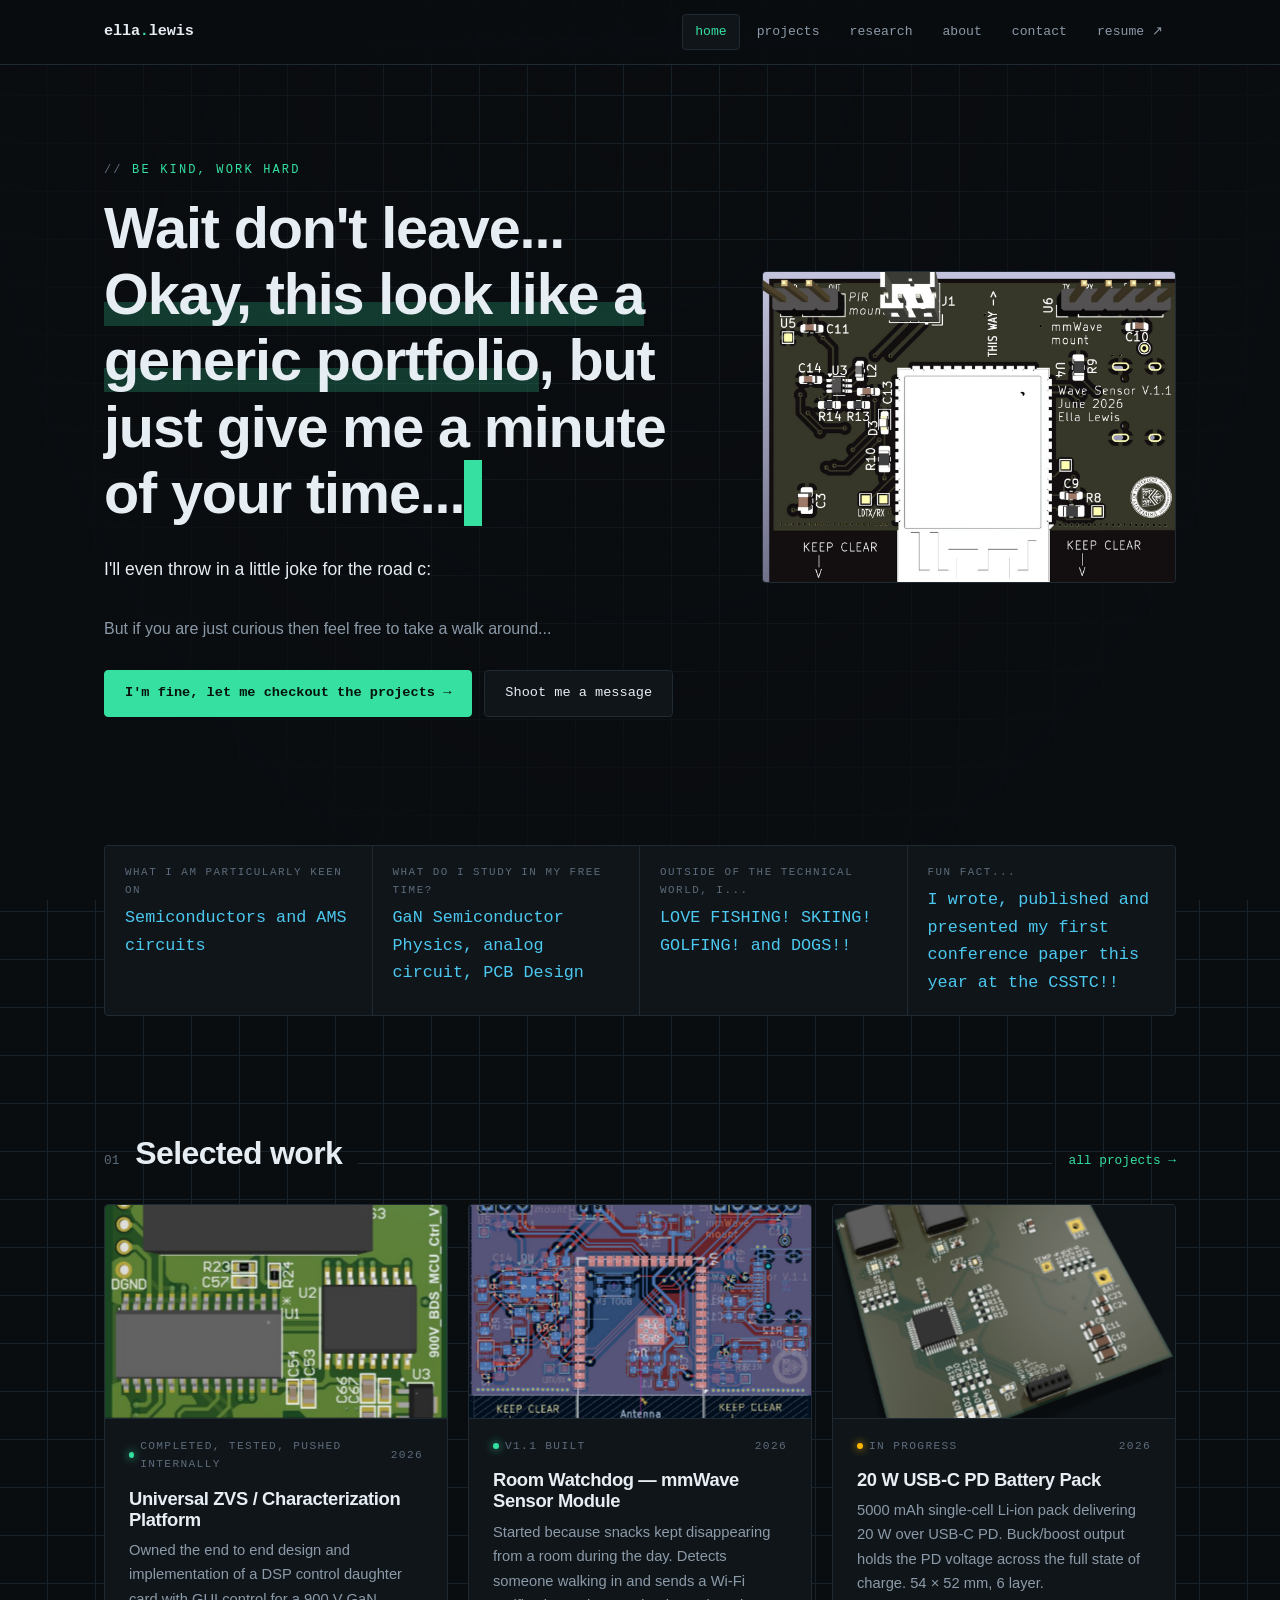
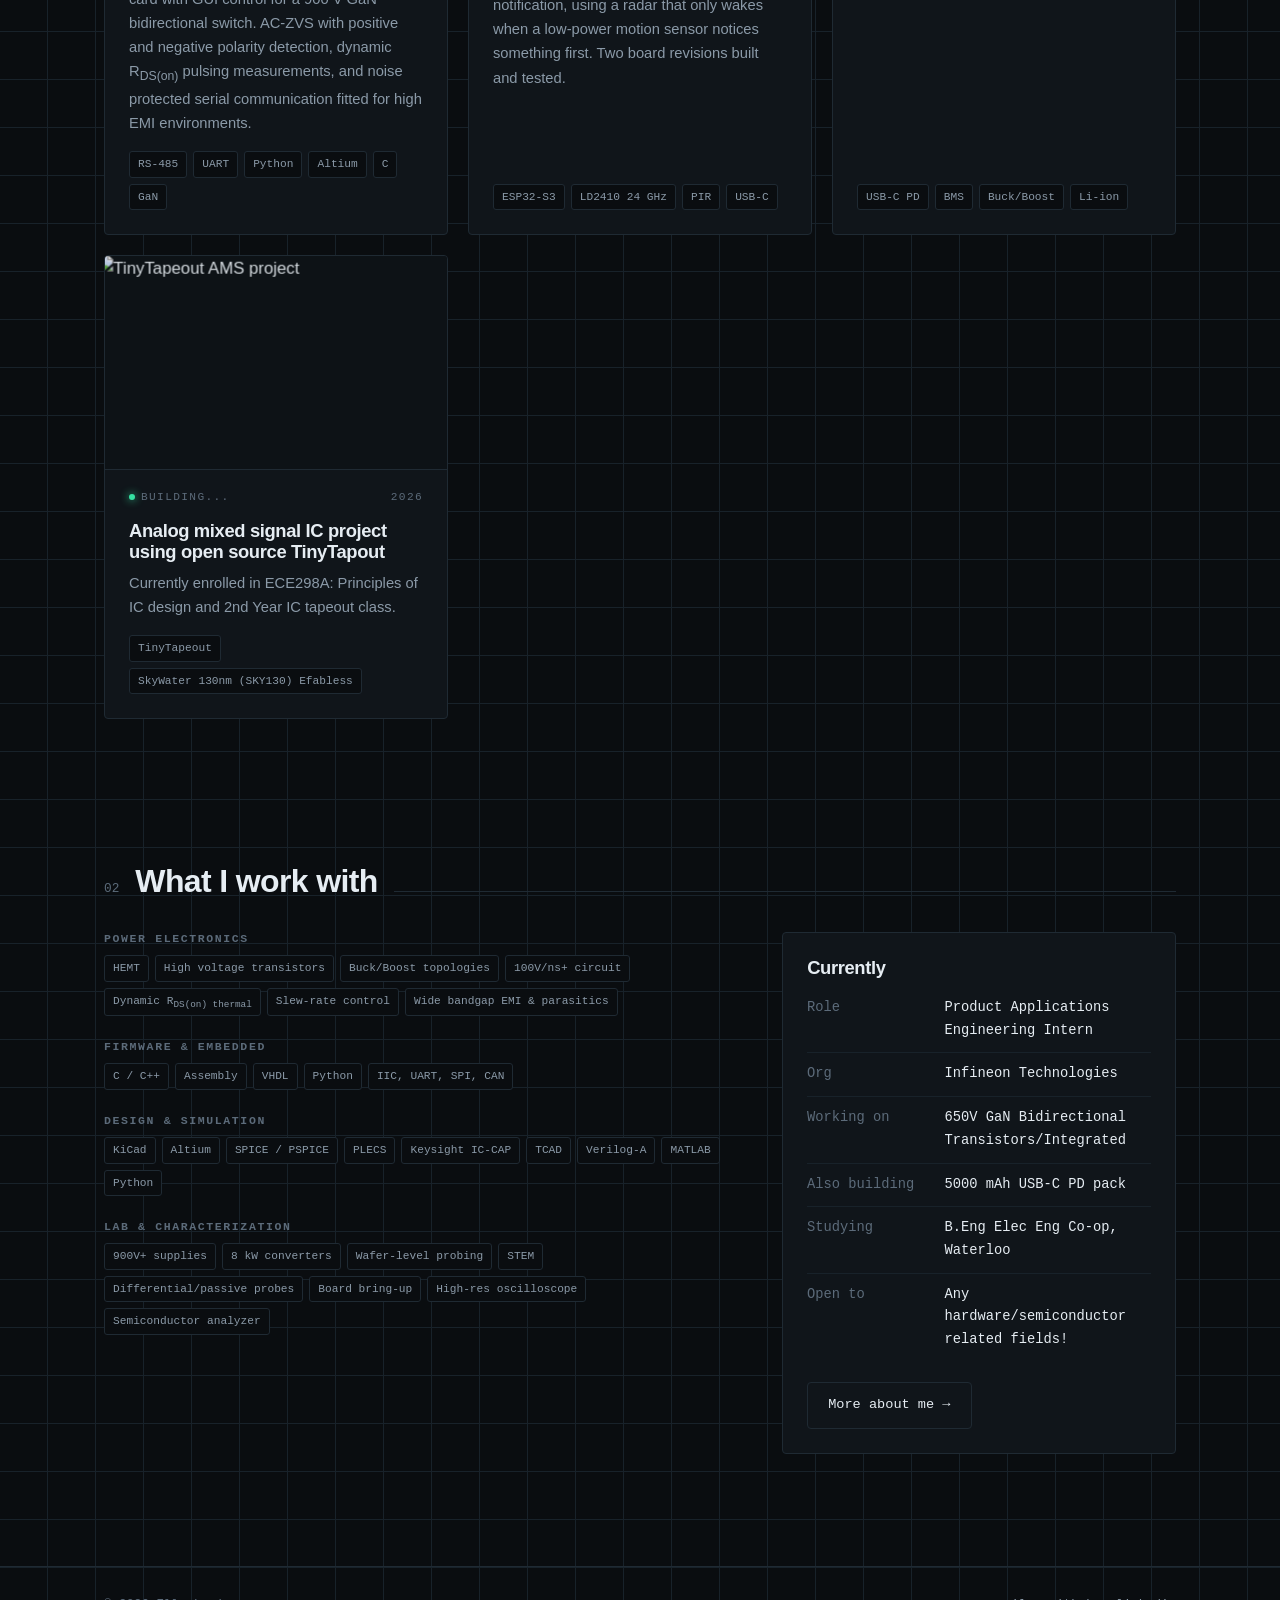
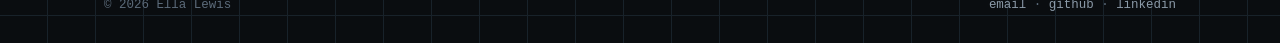
==== index.html @ efce490a "Battery pack: 20 W, board renders, trim copy" ====
<!DOCTYPE html>
<html lang="en">
<head>
<meta charset="utf-8">
<meta name="viewport" content="width=device-width, initial-scale=1">
<title>Ella Lewis</title>
<meta name="description" content="Won't claim to be an expert in a field I am not familiar in, but just know that I am trying my best to learn. I'll get there one day ">
<link rel="stylesheet" href="style.css">
<noscript><style>
  /* JavaScript off: show everything immediately, no animation */
  .reveal{opacity:1!important;transform:none!important;filter:none!important}
  .spec-strip .spec{opacity:1!important;transform:none!important}
  .section-head .rule{transform:scaleX(1)!important}
  .timeline .tl-item::before{transform:scale(1)!important}
</style></noscript>
</head>
<body>

<header class="site-header">
  <nav class="nav">
    <a class="brand" href="index.html">ella<span class="dot">.</span>lewis</a>
    <div class="nav-links">
      <a href="index.html" class="active">home</a>
      <a href="projects.html">projects</a>
      <a href="research.html">research</a>
      <a href="about.html">about</a>
      <a href="contact.html">contact</a>
      <a href="resume.pdf">resume ↗</a>
    </div>
  </nav>
</header>

<main class="wrap">

  <!-- ============================= HERO ============================= -->
  <section class="hero">
    <div class="hero-cols">
      <div>
        <span class="kicker">Be kind, work hard</span>
        <h1>Wait don't leave...<span class="hl"> Okay, this look like a generic portfolio</span>, but just give me a minute of your time...<span class="cursor">_</span></h1>
        <p class="lead">
        I'll even throw in a little joke for the road c: 
        </p>
        <div class="btn-row">
          <p> But if you are just curious then feel free to take a walk around...</p>
          <a class="btn primary" href="projects.html">I'm fine, let me checkout the projects →</a>
          <a class="btn" href="contact.html">Shoot me a message</a>
        </div>
      </div>
      <figure class="hero-figure">
        <img src="images/mmwave-v11.jpg" alt="3D render of the mmWave WiFi sensor module, revision 1.1">
      </figure>
    </div>
  </section>

  <!-- ============================= SPEC STRIP ============================= -->
  <section class="tight">
    <div class="spec-strip">
      <div class="spec"><div class="k">What I am particularly keen on</div><div class="v">Semiconductors and AMS circuits</div></div>
      <div class="spec"><div class="k">What do I study in my free time?</div><div class="v"> GaN Semiconductor Physics, analog circuit, PCB Design</div></div>
      <div class="spec"><div class="k">Outside of the technical world, I...</div><div class="v">LOVE FISHING! SKIING! GOLFING! and DOGS!!</div></div>
      <div class="spec"><div class="k">Fun fact...</div><div class="v">I wrote, published and presented my first conference paper this year at the CSSTC!!</div></div>
    </div>
  </section>

  <!-- ============================= FEATURED ============================= -->
  <section>
    <div class="section-head">
      <span class="idx">01</span>
      <h2>Selected work</h2>
      <span class="rule"></span>
      <a class="mono" style="font-size:0.8rem" href="projects.html">all projects →</a>
    </div>

    <div class="grid">

      <article class="card">
        <div class="card-media"><img src="images/gan-board-front.jpg" alt="900 V GaN BDS control daughter card"></div>
        <div class="card-top">
          <span class="status">Completed, Tested, Pushed internally</span>
          <span>2026</span>
        </div>
        <h3><a class="stretch" href="project-gan-platform.html">Universal ZVS / Characterization Platform</a></h3>
        <p>
          Owned the end to end design and implementation of a DSP control daughter card with GUI control for a 900&nbsp;V GaN bidirectional
          switch. AC-ZVS with positive and negative polarity detection, dynamic R<sub>DS(on)</sub> pulsing measurements, and noise protected serial communication fitted for high EMI environments.
        </p>
        <div class="card-foot">
          <div class="tags">
            <span class="tag">RS-485</span><span class="tag">UART</span><span class="tag">Python</span><span class="tag">Altium</span><span class="tag">C</span><span class="tag">GaN</span>
          </div>
        </div>
      </article>

      <article class="card">
        <div class="card-media"><img src="images/mmwave-v11-antenna.jpg" alt="mmWave sensor module PCB layout showing antenna keep-out"></div>
        <div class="card-top">
          <span class="status">v1.1 built</span>
          <span>2026</span>
        </div>
        <h3><a class="stretch" href="project-mmwave.html">Room Watchdog — mmWave Sensor Module</a></h3>
        <p>
          Started because snacks kept disappearing from a room during the day. Detects someone
          walking in and sends a Wi-Fi notification, using a radar that only wakes when a
          low-power motion sensor notices something first. Two board revisions built and tested.
        </p>
        <div class="card-foot">
          <div class="tags">
            <span class="tag">ESP32-S3</span><span class="tag">LD2410 24 GHz</span>
            <span class="tag">PIR</span><span class="tag">USB-C</span>
          </div>
        </div>
      </article>

      <article class="card">
        <div class="card-media"><img src="images/battery-3d-iso.png" alt="3D render of the battery pack PCB"></div>
        <div class="card-top">
          <span class="status wip">In progress</span>
          <span>2026</span>
        </div>
        <h3><a class="stretch" href="project-battery.html">20 W USB-C PD Battery Pack</a></h3>
        <p>
          5000&nbsp;mAh single-cell Li-ion pack delivering 20&nbsp;W over USB-C PD.
          Buck/boost output holds the PD voltage across the full state of charge.
          54 &times; 52 mm, 6 layer.
        </p>
        <div class="card-foot">
          <div class="tags">
            <span class="tag">USB-C PD</span><span class="tag">BMS</span>
            <span class="tag">Buck/Boost</span><span class="tag">Li-ion</span>
          </div>
        </div>
      </article>
      <article class="card">
        <div class="card-media"><img src="" alt="TinyTapeout AMS project"></div>
        <div class="card-top">
          <span class="status">Building...</span>
          <span>2026</span>
        </div>
        <h3><a class="stretch" href="project-mmwave.html">Analog mixed signal IC project using open source TinyTapout</a></h3>
        <p>
          Currently enrolled in ECE298A: Principles of IC design and 2nd Year IC tapeout class.
        </p>
        <div class="card-foot">
          <div class="tags">
            <span class="tag">TinyTapeout</span><span class="tag">SkyWater 130nm (SKY130) Efabless</span>
          </div>
        </div>
      </article>

    </div>
  </section>

  <!-- ============================= CAPABILITIES ============================= -->
  <section>
    <div class="section-head">
      <span class="idx">02</span>
      <h2>What I work with</h2>
      <span class="rule"></span>
    </div>

    <div class="cols">
      <div>
        <div class="skill-group">
          <h4>Power electronics</h4>
          <div class="tags">
            <span class="tag">HEMT</span><span class="tag">High voltage transistors</span>
            <span class="tag">Buck/Boost topologies</span><span class="tag">100V/ns+ circuit</span>
            <span class="tag">Dynamic R<sub>DS(on) thermal</sub></span><span class="tag">Slew-rate control</span>
            <span class="tag"> Wide bandgap EMI &amp; parasitics</span>
          </div>
        </div>
        <div class="skill-group">
          <h4>Firmware &amp; embedded</h4>
          <div class="tags">
            <span class="tag">C / C++</span>
            <span class="tag">Assembly</span><span class="tag">VHDL</span>
            <span class="tag">Python</span><span class="tag">IIC, UART, SPI, CAN</span>
          </div>
        </div>
        <div class="skill-group">
          <h4>Design &amp; simulation</h4>
          <div class="tags">
            <span class="tag">KiCad</span><span class="tag">Altium</span>
            <span class="tag">SPICE / PSPICE</span><span class="tag">PLECS</span>
            <span class="tag">Keysight IC-CAP</span><span class="tag">TCAD</span>
            <span class="tag">Verilog-A</span><span class="tag">MATLAB</span><span class="tag">Python</span>
          </div>
        </div>
        <div class="skill-group">
          <h4>Lab &amp; characterization</h4>
          <div class="tags">
            <span class="tag">900V+ supplies</span>
            <span class="tag">8 kW converters</span>
            <span class="tag">Wafer-level probing</span><span class="tag">STEM</span>
            <span class="tag">Differential/passive probes</span><span class="tag">Board bring-up</span>
            <span class="tag">High-res oscilloscope</span><span class="tag">Semiconductor analyzer</span>
          </div>
        </div>
      </div>

      <aside class="panel">
        <h3 style="margin-top:0">Currently</h3>
        <table class="spec-table">
          <tr><td>Role</td><td>Product Applications Engineering Intern</td></tr>
          <tr><td>Org</td><td>Infineon Technologies</td></tr>
          <tr><td>Working on</td><td>650V GaN Bidirectional Transistors/Integrated</td></tr>
          <tr><td>Also building</td><td>5000 mAh USB-C PD pack</td></tr>
          <tr><td>Studying</td><td>B.Eng Elec Eng Co-op, Waterloo</td></tr>
          <tr><td>Open to</td><td>Any hardware/semiconductor related fields!</td></tr>
        </table>
        <div class="btn-row" style="margin-top:20px">
          <a class="btn" href="about.html">More about me →</a>
        </div>
      </aside>
    </div>
  </section>

</main>

<footer class="site-footer">
  <div class="footer-inner">
    <span>© 2026 Ella Lewis</span>
    <span>
      <a href="mailto:elcslewis@gmail.com">email</a> ·
      <a href="https://github.com/ecslewis">github</a> ·
      <a href="https://www.linkedin.com/in/elcslewis/">linkedin</a>
    </span>
  </div>
</footer>

<script src="scroll.js" defer></script>

</body>
</html>
---- style.css ----
/* ==========================================================================
   Portfolio — shared stylesheet
   Edit the variables below to re-theme the whole site at once.
   ========================================================================== */

:root {
  --bg:        #0a0d10;
  --bg-panel:  #10151a;
  --bg-raised: #161d24;
  --line:      #1f2a33;
  --line-soft: #18222a;

  --fg:        #e6edf3;
  --fg-muted:  #8b9aa8;
  --fg-dim:    #5c6b7a;

  --accent:      #35e0a1;   /* signal green  */
  --accent-alt:  #4cc9f0;   /* probe cyan    */
  --accent-warn: #ffb703;   /* trace amber   */

  --mono: ui-monospace, "SF Mono", "JetBrains Mono", "Fira Code", Menlo, monospace;
  --sans: "Inter", -apple-system, BlinkMacSystemFont, "Segoe UI", Helvetica, Arial, sans-serif;

  --maxw: 1120px;
  --radius: 4px;

  /* --- scroll animation: dial the whole site's motion from here --- */
  --reveal-travel:   44px;                              /* how far things rise */
  --reveal-duration: 900ms;                             /* how long they take  */
  --reveal-ease:     cubic-bezier(0.16, 0.84, 0.28, 1); /* Apple-ish easing    */
}

*, *::before, *::after { box-sizing: border-box; }

html { scroll-behavior: smooth; }

body {
  margin: 0;
  background: var(--bg);
  color: var(--fg);
  font-family: var(--sans);
  font-size: 16px;
  line-height: 1.65;
  -webkit-font-smoothing: antialiased;
  background-image:
    linear-gradient(var(--line-soft) 1px, transparent 1px),
    linear-gradient(90deg, var(--line-soft) 1px, transparent 1px);
  background-size: 48px 48px;
  background-position: -1px -1px;
}

/* subtle vignette so the grid fades at the edges */
body::before {
  content: "";
  position: fixed;
  inset: 0;
  pointer-events: none;
  background: radial-gradient(ellipse at 50% 0%, transparent 0%, var(--bg) 78%);
  z-index: 0;
}

.wrap { position: relative; z-index: 1; max-width: var(--maxw); margin: 0 auto; padding: 0 24px; }

a { color: var(--accent); text-decoration: none; }
a:hover { text-decoration: underline; }

/* ---------- type ---------- */

h1, h2, h3, h4 { line-height: 1.15; letter-spacing: -0.02em; margin: 0 0 0.5em; }
h1 { font-size: clamp(2.2rem, 5.5vw, 3.6rem); font-weight: 700; }
h2 { font-size: clamp(1.5rem, 3vw, 2rem); font-weight: 650; }
h3 { font-size: 1.15rem; font-weight: 600; }

p { margin: 0 0 1em; color: var(--fg-muted); }
p.lead { font-size: 1.1rem; color: var(--fg); max-width: 62ch; }

code, .mono { font-family: var(--mono); }

.kicker {
  font-family: var(--mono);
  font-size: 0.75rem;
  letter-spacing: 0.18em;
  text-transform: uppercase;
  color: var(--accent);
  display: block;
  margin-bottom: 0.9rem;
}
.kicker::before { content: "// "; color: var(--fg-dim); }

.section-head {
  display: flex;
  align-items: baseline;
  gap: 16px;
  margin: 0 0 32px;
}
.section-head h2 { margin: 0; white-space: nowrap; }
.section-head .rule { flex: 1; height: 1px; background: var(--line); }
.section-head .idx { font-family: var(--mono); font-size: 0.8rem; color: var(--fg-dim); }

/* ---------- header / nav ---------- */

.site-header {
  position: sticky;
  top: 0;
  z-index: 50;
  background: rgba(10, 13, 16, 0.82);
  backdrop-filter: blur(10px);
  border-bottom: 1px solid var(--line);
}
.nav {
  max-width: var(--maxw);
  margin: 0 auto;
  padding: 14px 24px;
  display: flex;
  align-items: center;
  justify-content: space-between;
  gap: 24px;
}
.brand {
  font-family: var(--mono);
  font-weight: 600;
  font-size: 0.95rem;
  color: var(--fg);
  letter-spacing: -0.01em;
}
.brand:hover { text-decoration: none; color: var(--accent); }
.brand .dot { color: var(--accent); }

.nav-links { display: flex; gap: 4px; align-items: center; flex-wrap: wrap; }
.nav-links a {
  font-family: var(--mono);
  font-size: 0.82rem;
  color: var(--fg-muted);
  padding: 6px 12px;
  border-radius: var(--radius);
  border: 1px solid transparent;
}
.nav-links a:hover { color: var(--fg); background: var(--bg-raised); text-decoration: none; }
.nav-links a.active { color: var(--accent); border-color: var(--line); background: var(--bg-panel); }

/* ---------- hero ---------- */

.hero { padding: 96px 0 72px; }
.hero h1 { max-width: 18ch; }
.hero h1 .hl {
  background: linear-gradient(180deg, transparent 62%, rgba(53, 224, 161, 0.22) 62%);
}
.hero p.lead { margin-top: 20px; }

.cursor {
  display: inline-block;
  width: 0.55ch;
  background: var(--accent);
  color: transparent;
  animation: blink 1.1s steps(1) infinite;
}
@keyframes blink { 50% { opacity: 0; } }

.btn-row { display: flex; gap: 12px; flex-wrap: wrap; margin-top: 32px; }
.btn {
  font-family: var(--mono);
  font-size: 0.85rem;
  padding: 11px 20px;
  border-radius: var(--radius);
  border: 1px solid var(--line);
  color: var(--fg);
  background: var(--bg-panel);
  transition: border-color 0.15s, color 0.15s, transform 0.15s;
}
.btn:hover { border-color: var(--accent); color: var(--accent); text-decoration: none; transform: translateY(-1px); }
.btn.primary { background: var(--accent); color: #06120d; border-color: var(--accent); font-weight: 600; }
.btn.primary:hover { color: #06120d; filter: brightness(1.08); }

/* ---------- spec strip ---------- */

.spec-strip {
  display: grid;
  grid-template-columns: repeat(auto-fit, minmax(160px, 1fr));
  border: 1px solid var(--line);
  border-radius: var(--radius);
  background: var(--bg-panel);
  overflow: hidden;
  margin: 8px 0 0;
}
.spec {
  padding: 18px 20px;
  border-right: 1px solid var(--line);
}
.spec:last-child { border-right: none; }
.spec .k { font-family: var(--mono); font-size: 0.68rem; letter-spacing: 0.14em; text-transform: uppercase; color: var(--fg-dim); }
.spec .v { font-family: var(--mono); font-size: 1.05rem; color: var(--accent-alt); margin-top: 4px; }

/* ---------- sections ---------- */

section { padding: 72px 0; }
section.tight { padding: 48px 0; }

/* ---------- project cards ---------- */

.grid {
  display: grid;
  grid-template-columns: repeat(auto-fill, minmax(320px, 1fr));
  gap: 20px;
}

.card {
  position: relative;
  display: flex;
  flex-direction: column;
  background: var(--bg-panel);
  border: 1px solid var(--line);
  border-radius: var(--radius);
  padding: 24px;
  transition: border-color 0.18s, transform 0.18s, background 0.18s;
  overflow: hidden;
}
.card::after {
  content: "";
  position: absolute;
  top: 0; left: 0;
  width: 100%;
  height: 2px;
  background: linear-gradient(90deg, var(--accent), var(--accent-alt));
  transform: scaleX(0);
  transform-origin: left;
  transition: transform 0.25s ease;
}
.card:hover { border-color: #2c3a46; transform: translateY(-2px); background: var(--bg-raised); }
.card:hover::after { transform: scaleX(1); }
.card a.stretch::after { content: ""; position: absolute; inset: 0; }

.card .card-top {
  display: flex;
  justify-content: space-between;
  align-items: center;
  font-family: var(--mono);
  font-size: 0.7rem;
  letter-spacing: 0.12em;
  text-transform: uppercase;
  color: var(--fg-dim);
  margin-bottom: 14px;
}
.card h3 { margin: 0 0 8px; }
.card h3 a { color: var(--fg); }
.card h3 a:hover { color: var(--accent); text-decoration: none; }
.card p { font-size: 0.92rem; margin-bottom: 16px; }
.card .card-foot { margin-top: auto; }

.status {
  display: inline-flex;
  align-items: center;
  gap: 6px;
}
.status::before {
  content: "";
  width: 6px; height: 6px;
  border-radius: 50%;
  background: var(--accent);
  box-shadow: 0 0 8px var(--accent);
}
.status.wip::before { background: var(--accent-warn); box-shadow: 0 0 8px var(--accent-warn); }
.status.archived::before { background: var(--fg-dim); box-shadow: none; }

.tags { display: flex; flex-wrap: wrap; gap: 6px; }
.tag {
  font-family: var(--mono);
  font-size: 0.7rem;
  padding: 3px 8px;
  border: 1px solid var(--line);
  border-radius: 3px;
  color: var(--fg-muted);
  background: var(--bg);
}

/* ---------- filter bar ---------- */

.filters { display: flex; gap: 8px; flex-wrap: wrap; margin-bottom: 28px; }
.filter {
  font-family: var(--mono);
  font-size: 0.78rem;
  padding: 6px 14px;
  border: 1px solid var(--line);
  border-radius: var(--radius);
  background: var(--bg-panel);
  color: var(--fg-muted);
  cursor: pointer;
  transition: all 0.15s;
}
.filter:hover { color: var(--fg); border-color: #2c3a46; }
.filter.active { color: var(--accent); border-color: var(--accent); background: rgba(53, 224, 161, 0.07); }

/* ---------- tables / spec lists ---------- */

.spec-table { width: 100%; border-collapse: collapse; font-family: var(--mono); font-size: 0.86rem; }
.spec-table td { padding: 10px 0; border-bottom: 1px solid var(--line-soft); vertical-align: top; }
.spec-table td:first-child { color: var(--fg-dim); width: 40%; white-space: nowrap; padding-right: 20px; }
.spec-table td:last-child { color: var(--fg); }
.spec-table tr:last-child td { border-bottom: none; }

/* ---------- two column ---------- */

.cols { display: grid; grid-template-columns: 1.6fr 1fr; gap: 48px; align-items: start; }
@media (max-width: 820px) { .cols { grid-template-columns: 1fr; gap: 32px; } }

.panel {
  background: var(--bg-panel);
  border: 1px solid var(--line);
  border-radius: var(--radius);
  padding: 24px;
}

/* ---------- timeline ---------- */

.timeline { border-left: 1px solid var(--line); padding-left: 28px; margin-left: 6px; }
.tl-item { position: relative; padding-bottom: 36px; }
.tl-item:last-child { padding-bottom: 0; }
.tl-item::before {
  content: "";
  position: absolute;
  left: -34px;
  top: 8px;
  width: 9px; height: 9px;
  border-radius: 50%;
  background: var(--bg);
  border: 1px solid var(--accent);
}
.tl-item .when { font-family: var(--mono); font-size: 0.75rem; color: var(--fg-dim); letter-spacing: 0.08em; }
.tl-item h3 { margin: 6px 0 2px; }
.tl-item .where { font-size: 0.9rem; color: var(--accent-alt); font-family: var(--mono); margin-bottom: 8px; }
.tl-item ul { margin: 8px 0 0; padding-left: 18px; color: var(--fg-muted); font-size: 0.93rem; }
.tl-item li { margin-bottom: 5px; }

/* ---------- skill blocks ---------- */

.skill-group { margin-bottom: 24px; }
.skill-group h4 {
  font-family: var(--mono);
  font-size: 0.72rem;
  letter-spacing: 0.14em;
  text-transform: uppercase;
  color: var(--fg-dim);
  margin: 0 0 10px;
}

/* ---------- contact ---------- */

.contact-list { list-style: none; padding: 0; margin: 0; }
.contact-list li { border-bottom: 1px solid var(--line-soft); }
.contact-list li:last-child { border-bottom: none; }
.contact-list a {
  display: flex;
  justify-content: space-between;
  align-items: center;
  gap: 16px;
  padding: 16px 4px;
  font-family: var(--mono);
  font-size: 0.9rem;
  color: var(--fg);
}
.contact-list a:hover { color: var(--accent); text-decoration: none; padding-left: 10px; transition: padding 0.15s; }
.contact-list .label { color: var(--fg-dim); font-size: 0.72rem; letter-spacing: 0.14em; text-transform: uppercase; }

form label {
  display: block;
  font-family: var(--mono);
  font-size: 0.72rem;
  letter-spacing: 0.12em;
  text-transform: uppercase;
  color: var(--fg-dim);
  margin: 0 0 6px;
}
form input, form textarea {
  width: 100%;
  background: var(--bg);
  border: 1px solid var(--line);
  border-radius: var(--radius);
  color: var(--fg);
  font-family: var(--sans);
  font-size: 0.95rem;
  padding: 11px 13px;
  margin-bottom: 18px;
}
form input:focus, form textarea:focus { outline: none; border-color: var(--accent); }
form textarea { resize: vertical; min-height: 130px; }

/* ---------- back link ---------- */

.back {
  font-family: var(--mono);
  font-size: 0.8rem;
  color: var(--fg-muted);
  display: inline-block;
  margin-bottom: 24px;
}
.back:hover { color: var(--accent); text-decoration: none; }

/* ---------- footer ---------- */

.site-footer {
  border-top: 1px solid var(--line);
  margin-top: 40px;
  padding: 28px 0;
  position: relative;
  z-index: 1;
}
.footer-inner {
  max-width: var(--maxw);
  margin: 0 auto;
  padding: 0 24px;
  display: flex;
  justify-content: space-between;
  gap: 16px;
  flex-wrap: wrap;
  font-family: var(--mono);
  font-size: 0.78rem;
  color: var(--fg-dim);
}
.footer-inner a { color: var(--fg-muted); }

/* ---------- images / figures ---------- */

.shot {
  display: block;
  width: 100%;
  border: 1px solid var(--line);
  border-radius: var(--radius);
  background: var(--bg-panel);
  overflow: hidden;
}
.shot img { display: block; width: 100%; height: auto; }
.shot.pad img { padding: 10px; background: #fff; }

figure { margin: 0 0 24px; }
figcaption {
  font-family: var(--mono);
  font-size: 0.74rem;
  color: var(--fg-dim);
  margin-top: 8px;
  letter-spacing: 0.03em;
}

.shot-grid {
  display: grid;
  grid-template-columns: repeat(auto-fit, minmax(220px, 1fr));
  gap: 16px;
  margin-bottom: 24px;
}

/* card thumbnails */
.card-media {
  margin: -24px -24px 18px;
  border-bottom: 1px solid var(--line);
  aspect-ratio: 16 / 10;
  overflow: hidden;
  background: #0d1216;
}
.card-media img {
  width: 100%; height: 100%;
  object-fit: cover;
  display: block;
  transition: transform 0.4s ease, filter 0.3s ease;
  filter: saturate(0.9) brightness(0.92);
}
.card:hover .card-media img { transform: scale(1.03); filter: saturate(1.05) brightness(1); }

/* hero collage on home page */
.hero-figure {
  border: 1px solid var(--line);
  border-radius: var(--radius);
  overflow: hidden;
  background: var(--bg-panel);
}
.hero-figure img { display: block; width: 100%; height: auto; }

.hero-cols {
  display: grid;
  grid-template-columns: 1.25fr 0.85fr;
  gap: 48px;
  align-items: center;
}
@media (max-width: 860px) {
  .hero-cols { grid-template-columns: 1fr; gap: 32px; }
  .hero-cols .hero-figure { max-width: 420px; }
}

/* ---------- terminal / code output ---------- */

.terminal {
  background: #080b0e;
  border: 1px solid var(--line);
  border-radius: var(--radius);
  overflow: hidden;
  margin: 0 0 24px;
}
.terminal .bar {
  display: flex;
  align-items: center;
  gap: 8px;
  padding: 9px 14px;
  background: var(--bg-panel);
  border-bottom: 1px solid var(--line);
  font-family: var(--mono);
  font-size: 0.72rem;
  letter-spacing: 0.1em;
  text-transform: uppercase;
  color: var(--fg-dim);
}
.terminal .bar::before {
  content: "";
  width: 8px; height: 8px;
  border-radius: 50%;
  background: var(--accent);
  flex: none;
}
.terminal pre {
  margin: 0;
  padding: 16px 18px;
  overflow-x: auto;
  font-family: var(--mono);
  font-size: 0.78rem;
  line-height: 1.6;
  color: var(--fg-muted);
  white-space: pre;
}
.terminal pre .c { color: var(--accent); }        /* command / prompt */
.terminal pre .g { color: var(--accent); }        /* good / valid */
.terminal pre .w { color: var(--accent-warn); }   /* warning / stale */
.terminal pre .d { color: var(--fg-dim); }        /* dim */
.terminal pre .hl { color: var(--fg); font-weight: 600; }

@media (max-width: 600px) {
  .terminal pre { font-size: 0.68rem; padding: 12px; }
}

/* ---------- misc ---------- */

.note {
  font-family: var(--mono);
  font-size: 0.78rem;
  color: var(--fg-dim);
  border-left: 2px solid var(--accent-warn);
  padding-left: 12px;
  margin: 24px 0;
}

.hidden { display: none !important; }

/* ==========================================================================
   SCROLL ANIMATION
   Classes below are applied by scroll.js — no HTML markup needed.
   ========================================================================== */

/* --- scroll progress bar, sits under the sticky header --- */
.scroll-progress {
  position: fixed;
  top: 0;
  left: 0;
  height: 2px;
  width: 100%;
  z-index: 60;
  background: linear-gradient(90deg, var(--accent), var(--accent-alt));
  transform: scaleX(0);
  transform-origin: left;
  will-change: transform;
  pointer-events: none;
}

/* --- base reveal state --- */
.reveal {
  opacity: 0;
  will-change: transform, opacity;
  transition:
    opacity   var(--reveal-duration) var(--reveal-ease),
    transform var(--reveal-duration) var(--reveal-ease),
    filter    var(--reveal-duration) var(--reveal-ease);
}

.reveal--rise  { transform: translate3d(0, var(--reveal-travel), 0); }
.reveal--sweep { transform: translate3d(-28px, calc(var(--reveal-travel) * 0.5), 0); }
.reveal--zoom  {
  transform: translate3d(0, calc(var(--reveal-travel) * 0.7), 0) scale(0.955);
  filter: blur(6px);
}

.reveal.is-visible {
  opacity: 1;
  transform: translate3d(0, 0, 0) scale(1);
  filter: blur(0);
}

/* --- section headers: the rule line draws itself out --- */
.section-head .rule {
  transform: scaleX(0);
  transform-origin: left;
  transition: transform 1100ms var(--reveal-ease) 180ms;
}
.section-head.is-visible .rule { transform: scaleX(1); }

/* --- spec strip: cells arrive left to right --- */
.spec-strip .spec {
  opacity: 0;
  transform: translate3d(0, 18px, 0);
  transition: opacity 700ms var(--reveal-ease), transform 700ms var(--reveal-ease);
}
.spec-strip.is-visible .spec { opacity: 1; transform: none; }
.spec-strip.is-visible .spec:nth-child(1) { transition-delay:  60ms; }
.spec-strip.is-visible .spec:nth-child(2) { transition-delay: 160ms; }
.spec-strip.is-visible .spec:nth-child(3) { transition-delay: 260ms; }
.spec-strip.is-visible .spec:nth-child(4) { transition-delay: 360ms; }

/* --- timeline: the dot pops after the item lands --- */
.timeline .tl-item::before {
  transform: scale(0);
  transition: transform 520ms cubic-bezier(0.34, 1.7, 0.5, 1) 260ms;
}
.timeline .tl-item.is-visible::before { transform: scale(1); }

/* --- figure images drift within their frame (parallax, set by JS) --- */
figure .shot:not(.pad) img,
.card-media img {
  --drift: 0px;
  transform: translate3d(0, var(--drift), 0) scale(1.05);
}
figure .shot:not(.pad) { overflow: hidden; }
/* schematics sit on white with padding — never crop or drift those */
figure .shot.pad img { transform: none !important; }
/* keep the card hover zoom working on top of the drift */
.card:hover .card-media img { transform: translate3d(0, var(--drift), 0) scale(1.09); }

/* --- hero image parallax is driven inline by JS; give it a starting scale --- */
.hero-figure img { transform: scale(1.06); will-change: transform; }
.hero-figure { overflow: hidden; }

/* --- respect the user's motion setting --- */
@media (prefers-reduced-motion: reduce) {
  .reveal,
  .reveal.is-visible,
  .spec-strip .spec,
  .timeline .tl-item::before,
  .section-head .rule {
    opacity: 1 !important;
    transform: none !important;
    filter: none !important;
    transition: none !important;
  }
  .section-head .rule { transform: scaleX(1) !important; }
  figure .shot img, .card-media img, .hero-figure img { transform: none !important; }
  .scroll-progress { display: none; }
  html { scroll-behavior: auto; }
}

@media (max-width: 600px) {
  .hero { padding: 64px 0 48px; }
  section { padding: 56px 0; }
  .nav { flex-direction: column; align-items: flex-start; gap: 12px; }
}
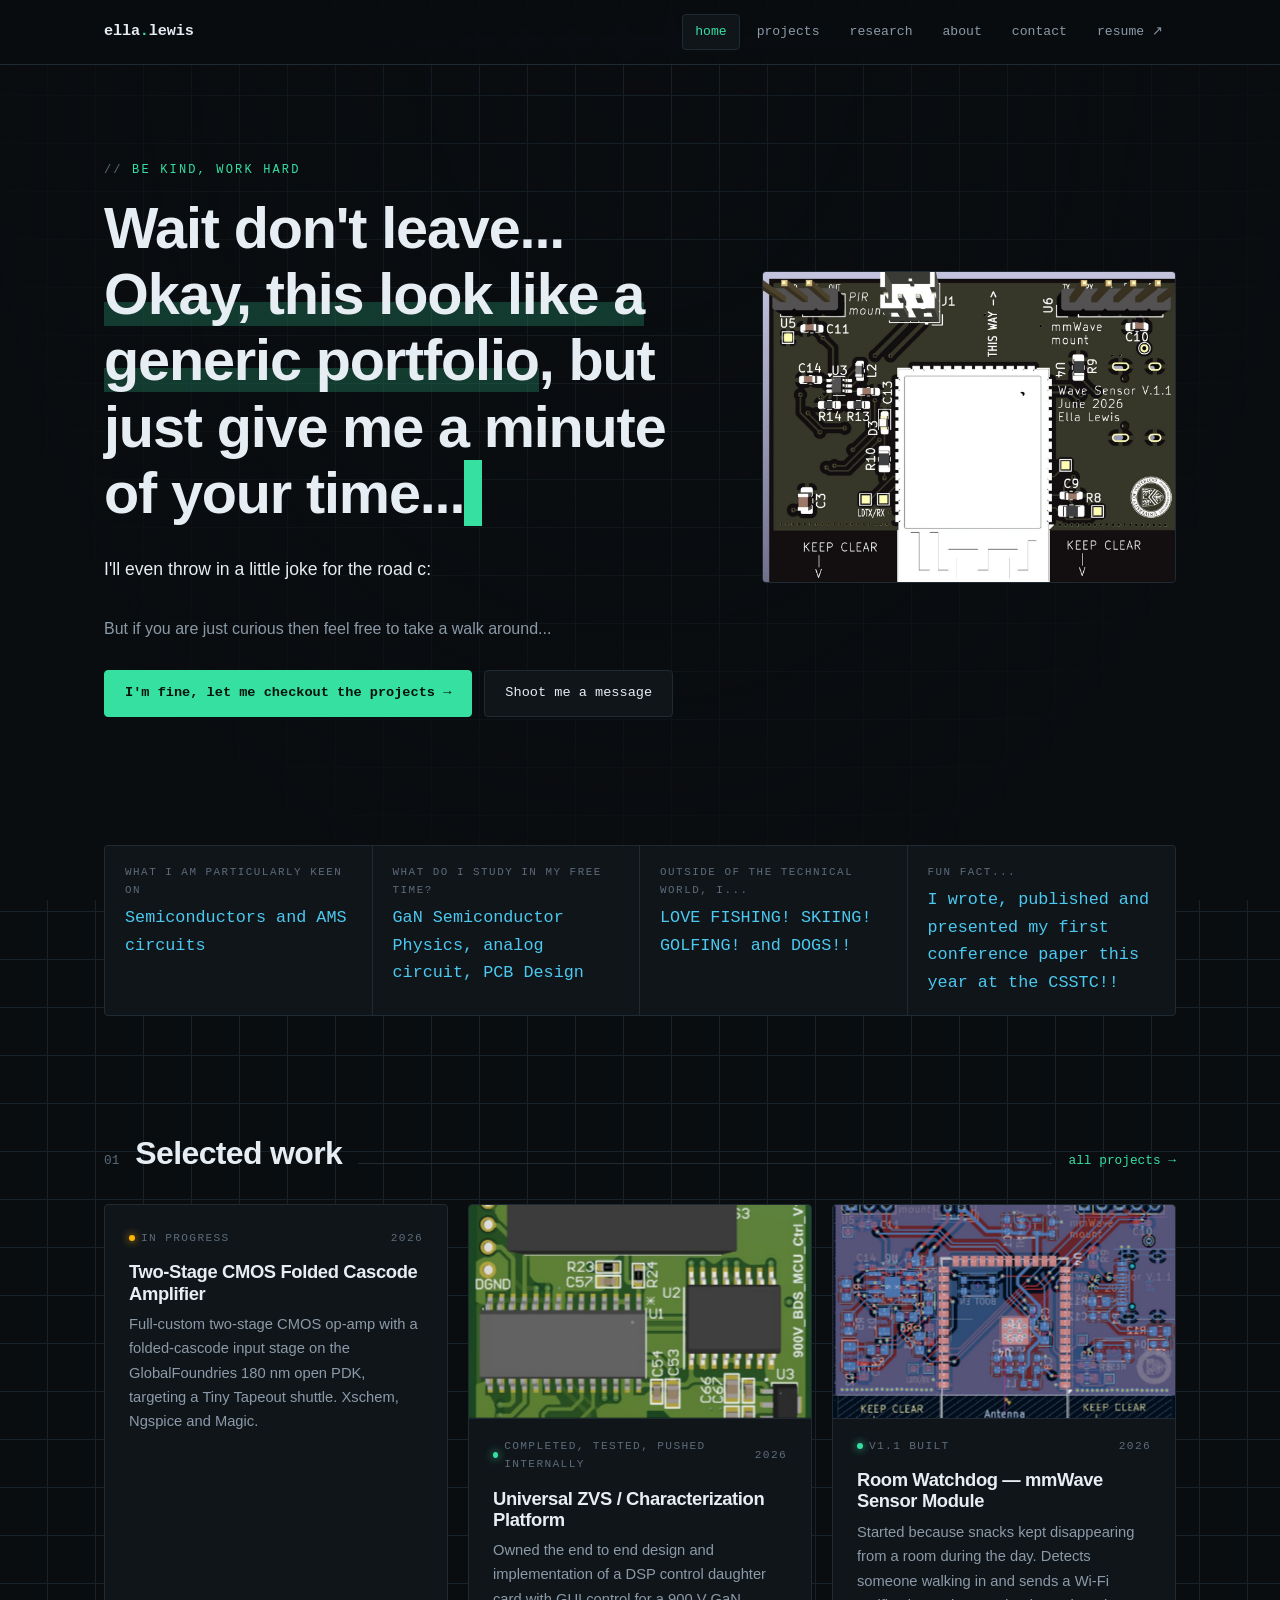
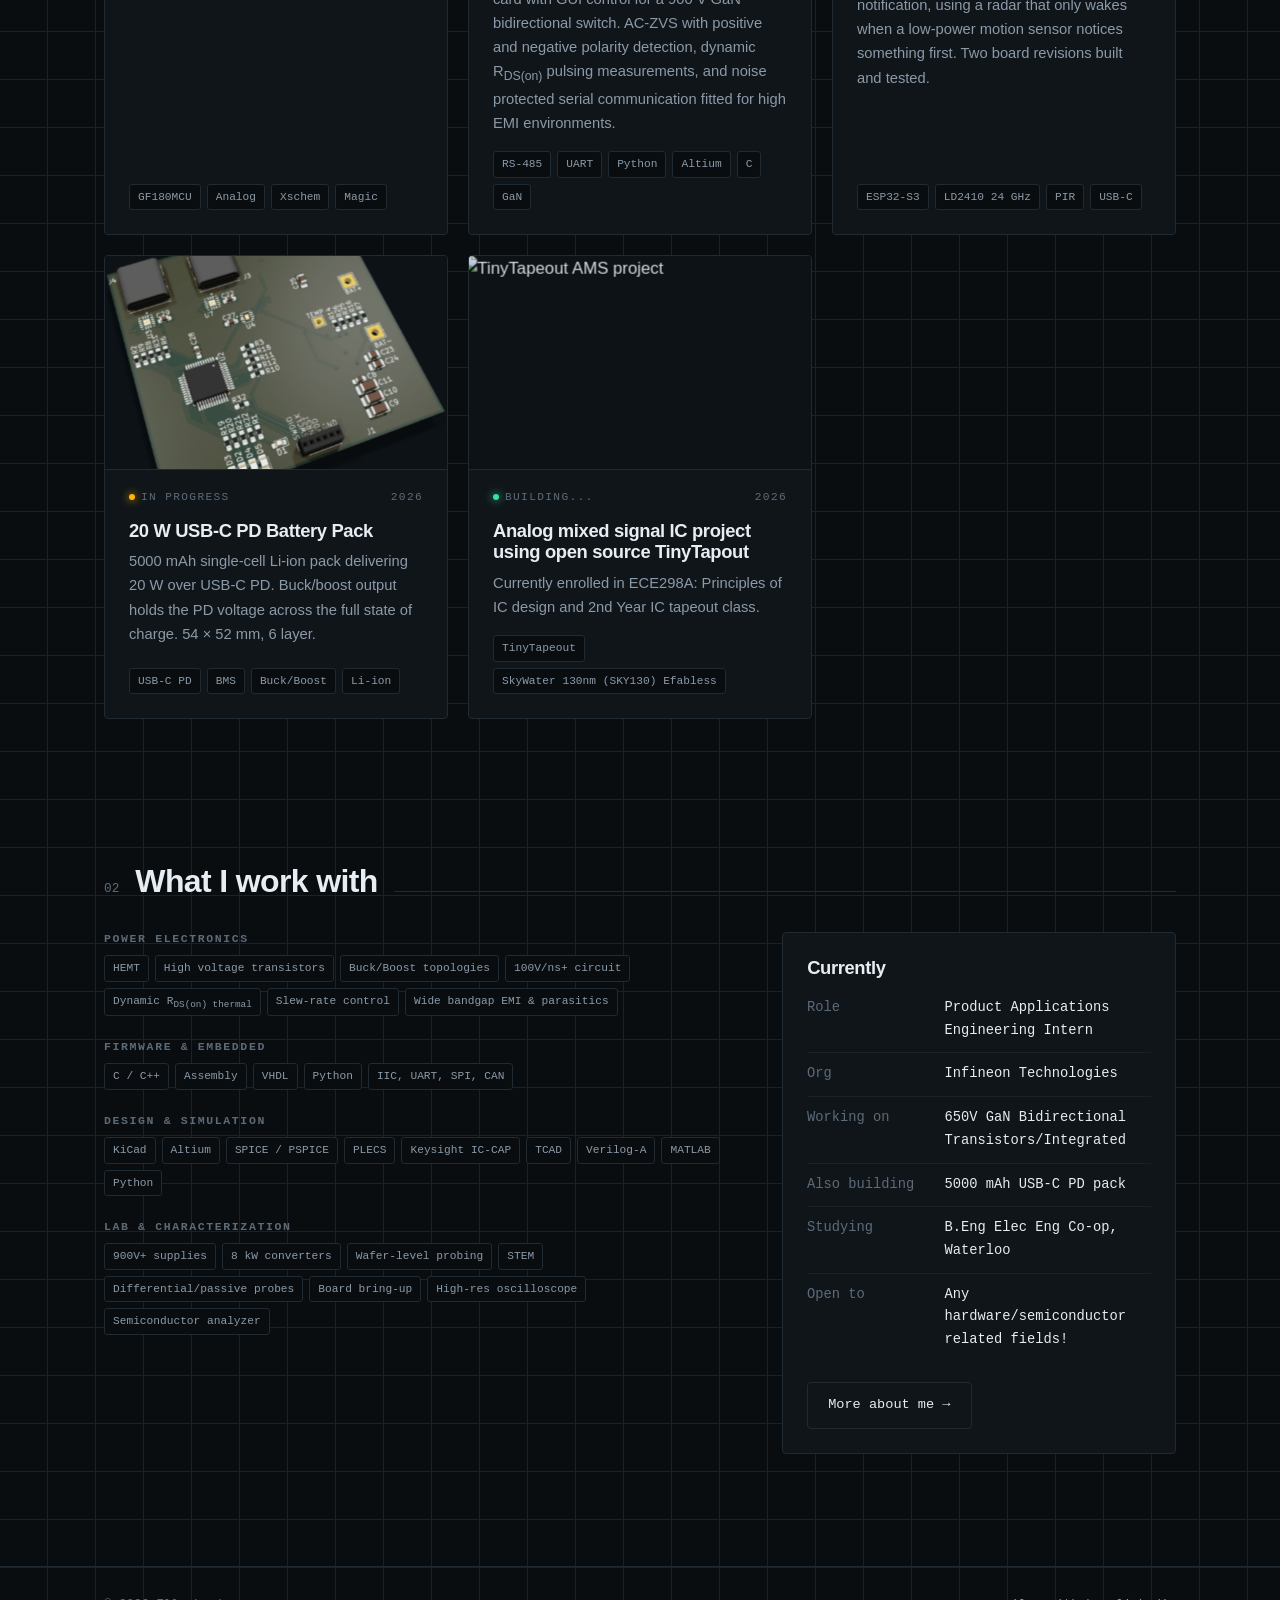
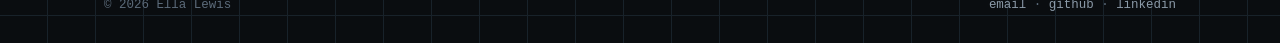
==== commit b75cca99: "Zoomable schematics across project pages, folded cascode amp project" ====
--- a/index.html
+++ b/index.html
@@ -74,6 +74,23 @@
 
     <div class="grid">
 
+      <!-- ---------- Folded cascode amplifier ---------- -->
+      <article class="card">
+        <div class="card-top"><span class="status wip">In progress</span><span>2026</span></div>
+        <h3><a class="stretch" href="project-cascode-amp.html">Two-Stage CMOS Folded Cascode Amplifier</a></h3>
+        <p>
+          Full-custom two-stage CMOS op-amp with a folded-cascode input stage on the
+          GlobalFoundries 180&nbsp;nm open PDK, targeting a Tiny Tapeout shuttle.
+          Xschem, Ngspice and Magic.
+        </p>
+        <div class="card-foot">
+          <div class="tags">
+            <span class="tag">GF180MCU</span><span class="tag">Analog</span>
+            <span class="tag">Xschem</span><span class="tag">Magic</span>
+          </div>
+        </div>
+      </article>
+
       <article class="card">
         <div class="card-media"><img src="images/gan-board-front.jpg" alt="900 V GaN BDS control daughter card"></div>
         <div class="card-top">
--- a/style.css
+++ b/style.css
@@ -654,3 +654,59 @@
   section { padding: 56px 0; }
   .nav { flex-direction: column; align-items: flex-start; gap: 12px; }
 }
+
+/* --- interactive figure viewer (schematics, layouts) --- */
+.zoomview {
+  position: relative;
+  overflow: hidden;
+  border: 1px solid var(--line);
+  border-radius: var(--radius);
+  background: #fff;
+  height: min(72vh, 680px);
+  touch-action: pan-y;
+  cursor: grab;
+}
+.zoomview.dragging { cursor: grabbing; }
+.zoomview img {
+  position: absolute;
+  top: 0; left: 0;
+  width: 100%;
+  height: auto;
+  transform-origin: 0 0;
+  user-select: none;
+  -webkit-user-drag: none;
+  padding: 0;
+}
+.zoomctl {
+  position: absolute;
+  top: 10px; right: 10px;
+  display: flex;
+  gap: 6px;
+  z-index: 2;
+}
+.zoomctl button {
+  font-family: var(--mono);
+  font-size: 0.78rem;
+  line-height: 1;
+  padding: 7px 10px;
+  color: var(--fg);
+  background: var(--bg-panel);
+  border: 1px solid var(--line);
+  border-radius: var(--radius);
+  cursor: pointer;
+}
+.zoomctl button:hover { background: var(--bg-raised); }
+.zoomhint {
+  position: absolute;
+  left: 10px; bottom: 10px;
+  font-family: var(--mono);
+  font-size: 0.66rem;
+  letter-spacing: 0.03em;
+  color: var(--fg-dim);
+  background: var(--bg-panel);
+  border: 1px solid var(--line);
+  border-radius: var(--radius);
+  padding: 4px 8px;
+  pointer-events: none;
+  z-index: 2;
+}
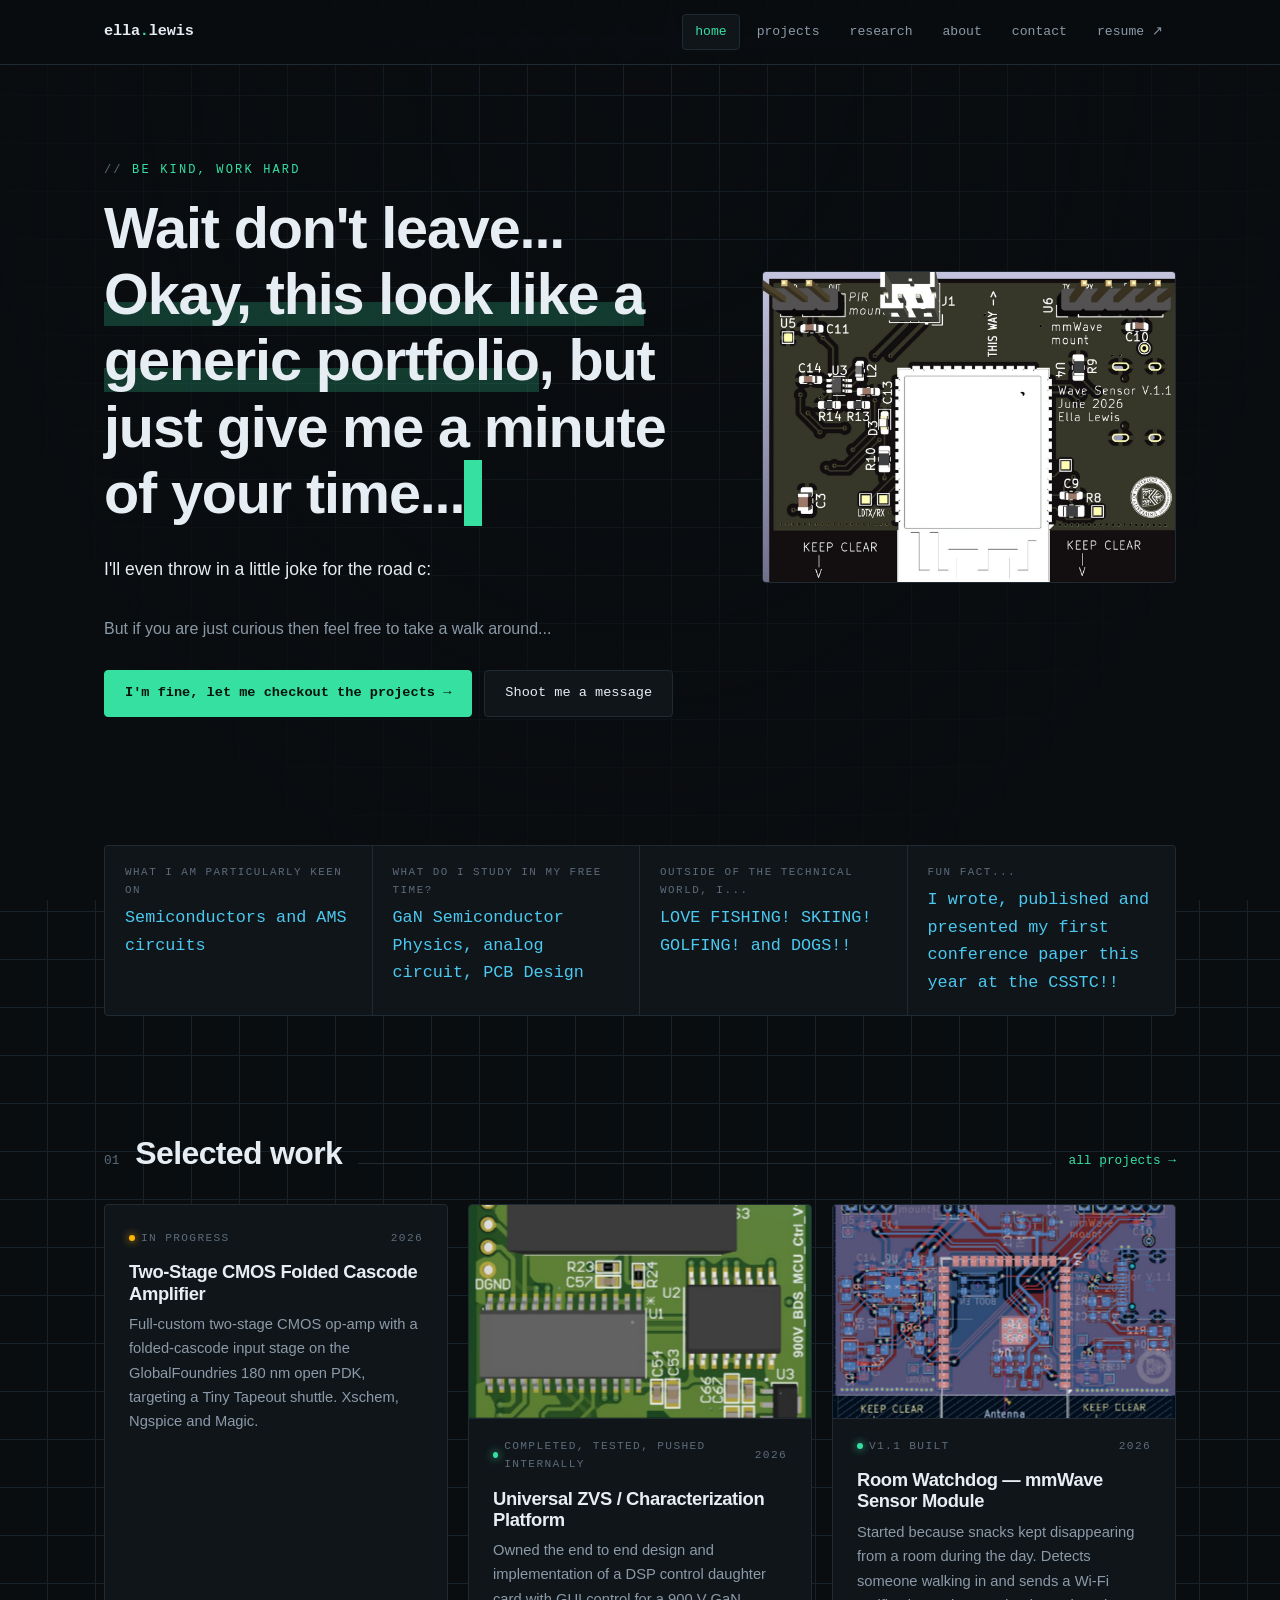
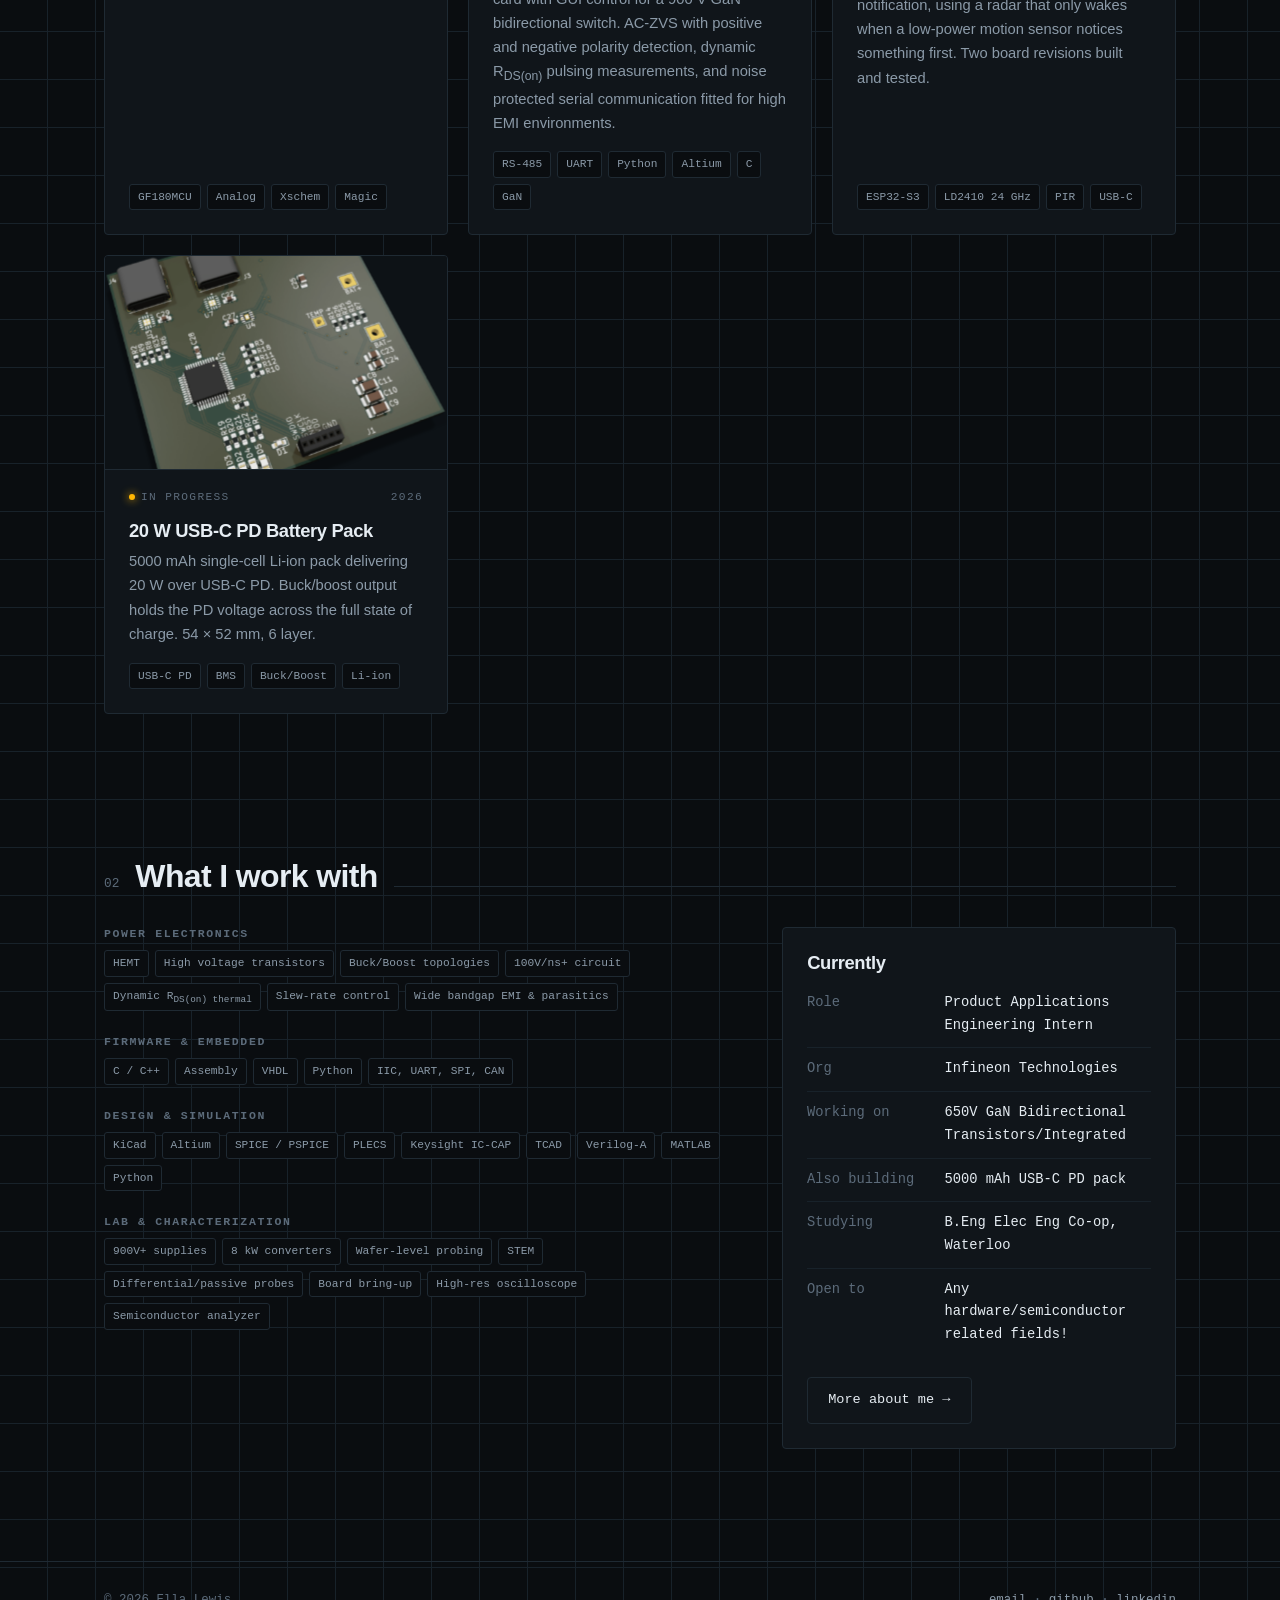
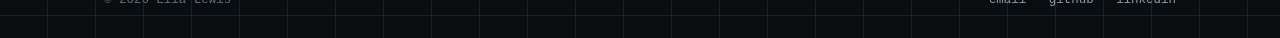
==== commit b3d6df9a: "Add redacted Rds(on) capture, zoomable scope figures on GaN platform page" ====
--- a/index.html
+++ b/index.html
@@ -148,22 +148,6 @@
           </div>
         </div>
       </article>
-      <article class="card">
-        <div class="card-media"><img src="" alt="TinyTapeout AMS project"></div>
-        <div class="card-top">
-          <span class="status">Building...</span>
-          <span>2026</span>
-        </div>
-        <h3><a class="stretch" href="project-mmwave.html">Analog mixed signal IC project using open source TinyTapout</a></h3>
-        <p>
-          Currently enrolled in ECE298A: Principles of IC design and 2nd Year IC tapeout class.
-        </p>
-        <div class="card-foot">
-          <div class="tags">
-            <span class="tag">TinyTapeout</span><span class="tag">SkyWater 130nm (SKY130) Efabless</span>
-          </div>
-        </div>
-      </article>
 
     </div>
   </section>
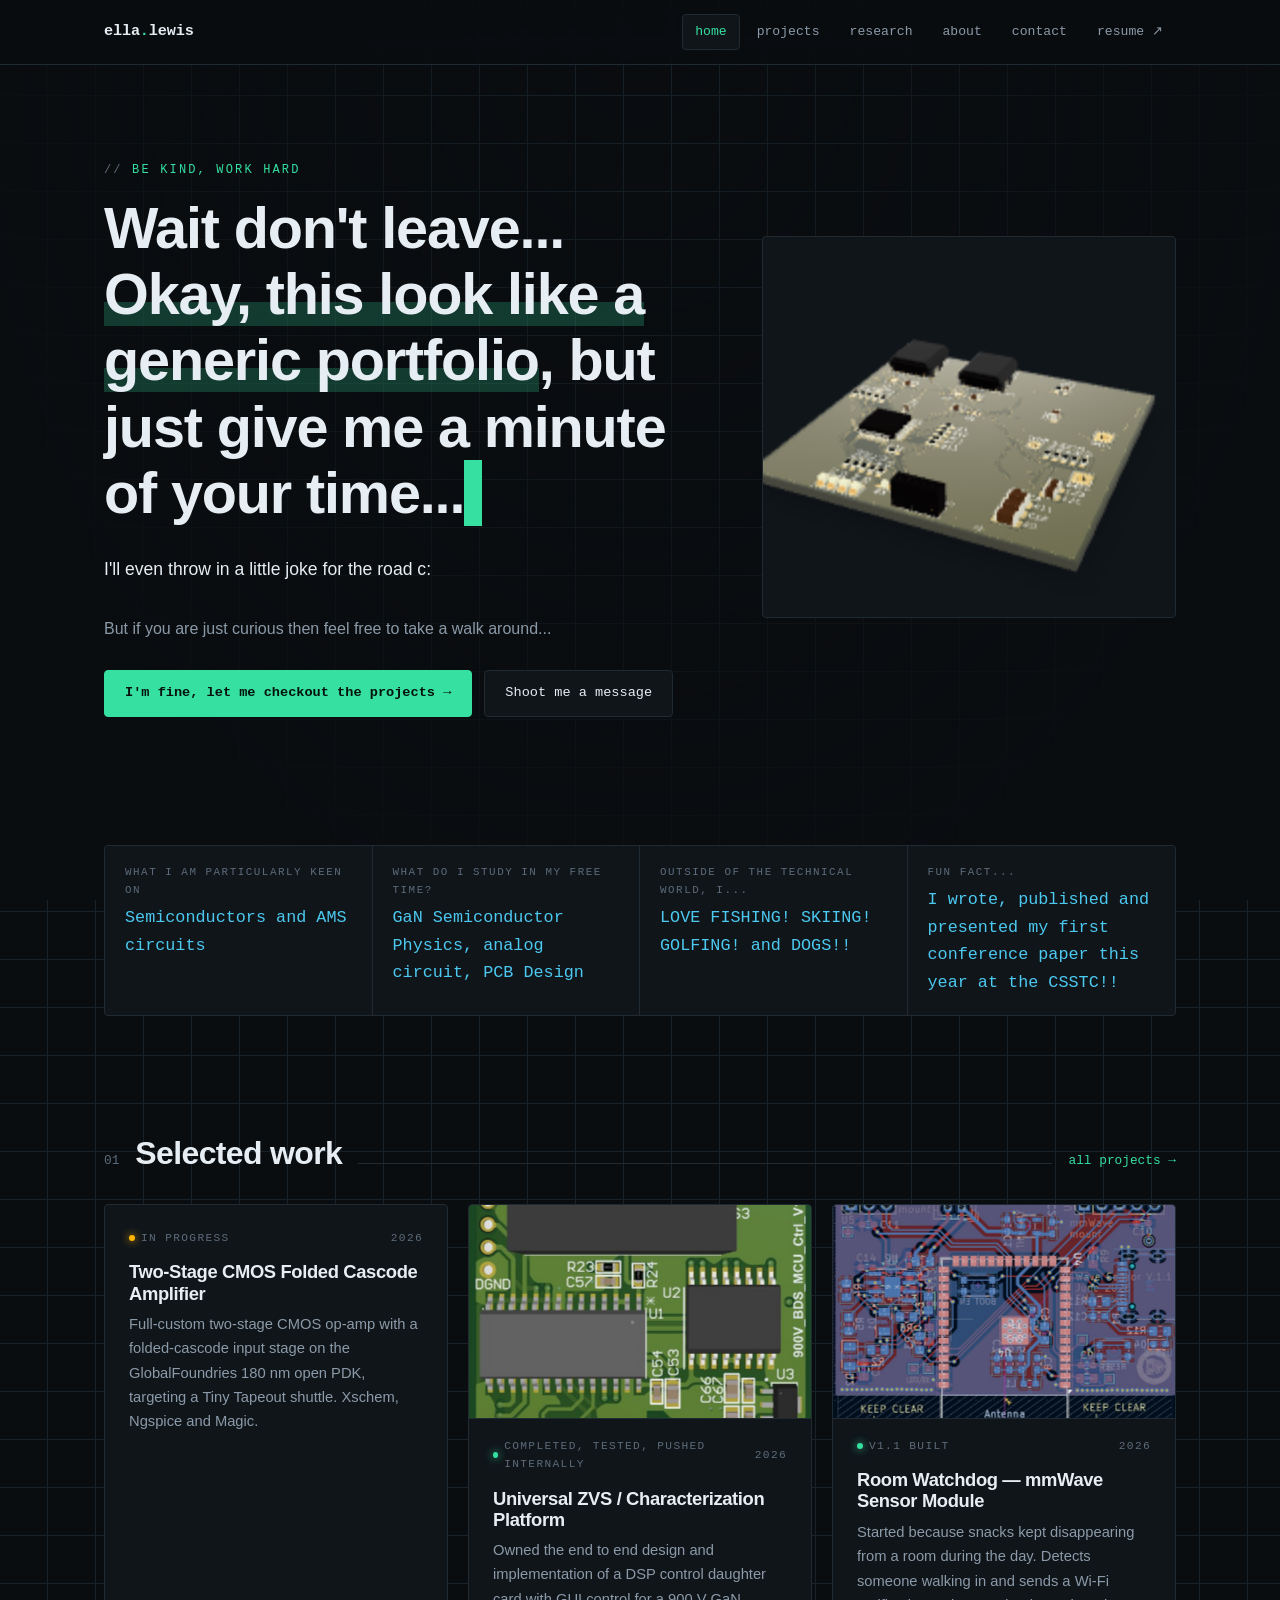
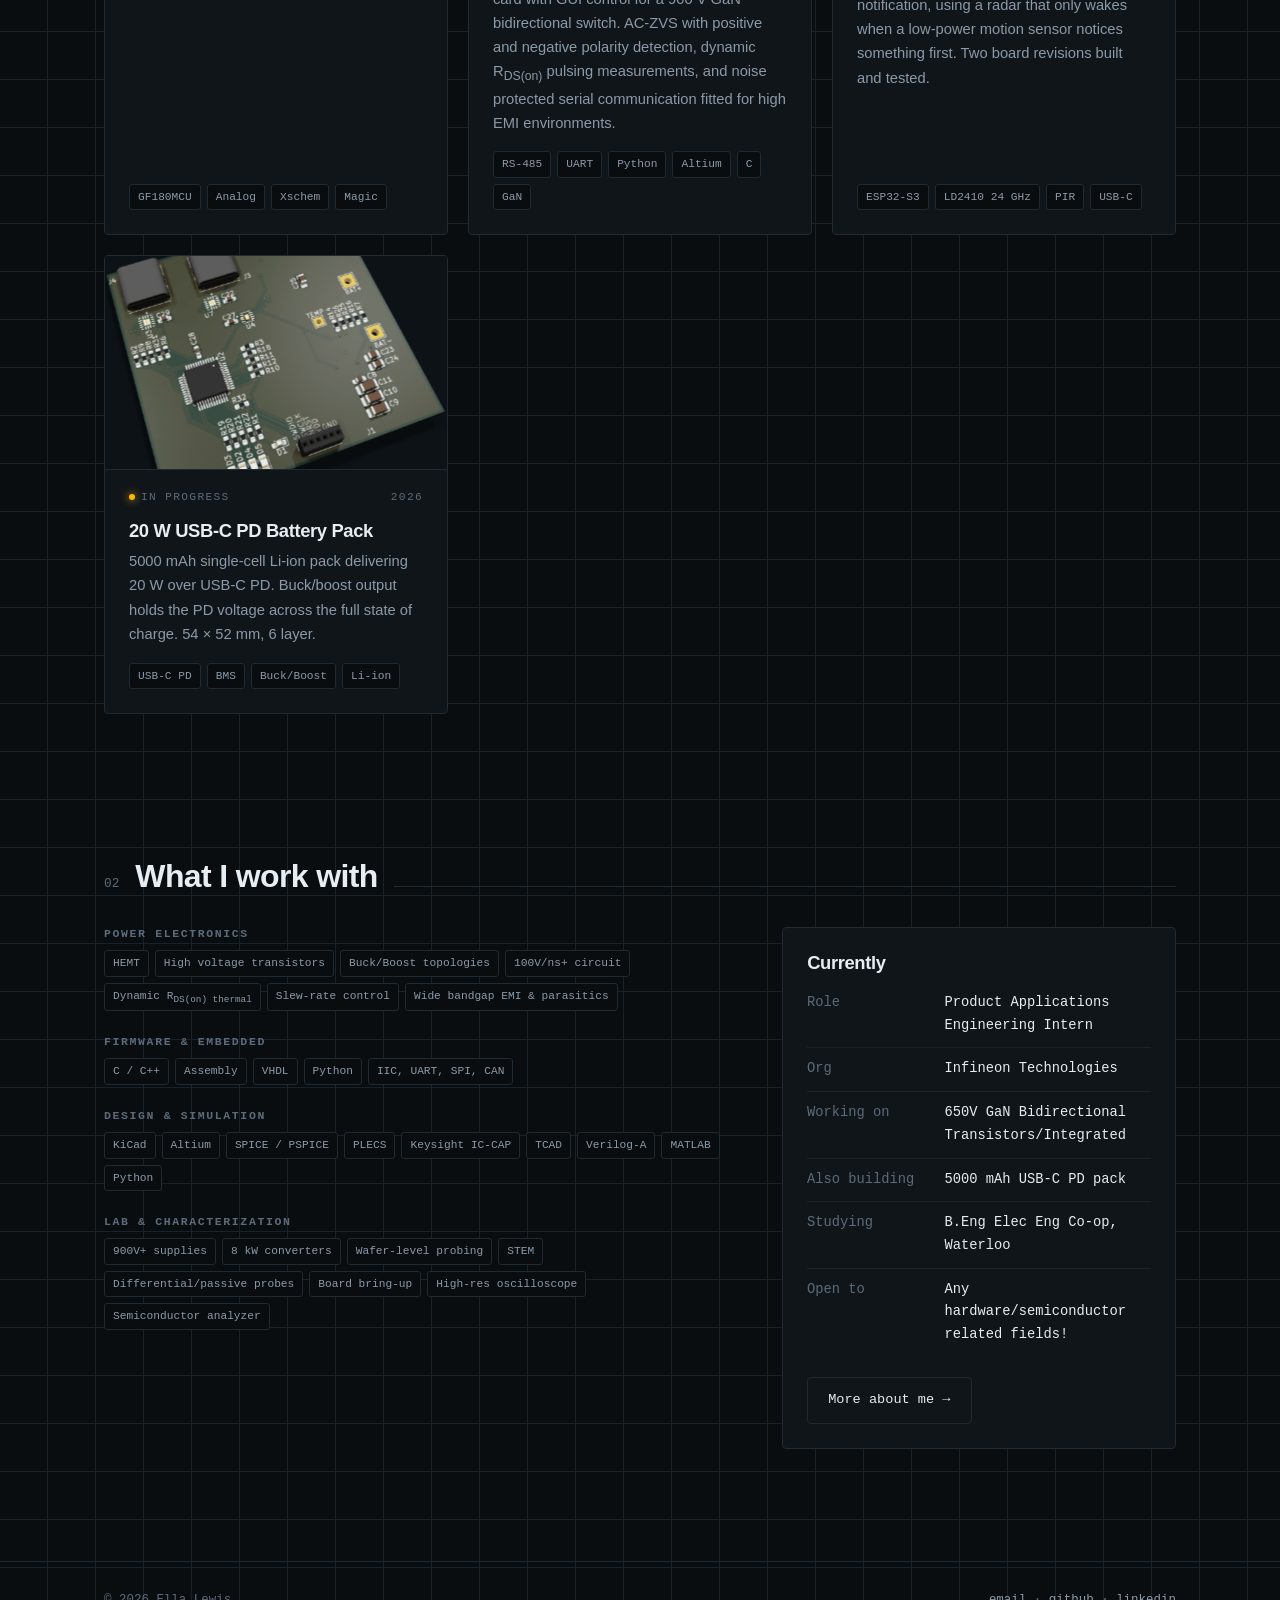
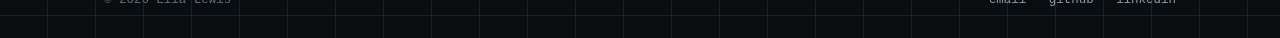
==== commit a15adebb: "Spinning 3D battery board on homepage" ====
--- a/index.html
+++ b/index.html
@@ -47,8 +47,8 @@
           <a class="btn" href="contact.html">Shoot me a message</a>
         </div>
       </div>
-      <figure class="hero-figure">
-        <img src="images/mmwave-v11.jpg" alt="3D render of the mmWave WiFi sensor module, revision 1.1">
+      <figure class="hero-figure hero-3d">
+        <img src="images/battery-3d-iso.png" alt="3D render of the USB-C PD battery pack PCB">
       </figure>
     </div>
   </section>
@@ -231,6 +231,22 @@
 </footer>
 
 <script src="scroll.js" defer></script>
+<script>
+/* hero: swap the static render for a 3D model that spins like a display once the page has loaded */
+window.addEventListener('load', function () {
+  var fig = document.querySelector('.hero-3d'), img = fig.querySelector('img');
+  import('./model-viewer.min.js').then(function () {
+    var mv = document.createElement('model-viewer');
+    [['src','images/battery-pcb.glb'],
+     ['camera-orbit','-25deg 60deg 85%'],['interaction-prompt','none'],['environment-image','neutral'],
+     ['exposure','1.1'],['shadow-intensity','0.6'],['auto-rotate',''],['auto-rotate-delay','0'],
+     ['rotation-per-second','25deg'],['alt','3D model of the battery pack PCB']
+    ].forEach(function (x) { mv.setAttribute(x[0], x[1]); });
+    mv.addEventListener('load', function () { img.style.visibility = 'hidden'; mv.style.opacity = 1; });
+    fig.appendChild(mv);
+  });
+});
+</script>
 
 </body>
 </html>
--- a/style.css
+++ b/style.css
@@ -710,3 +710,29 @@
   pointer-events: none;
   z-index: 2;
 }
+
+/* --- interactive 3D board viewer --- */
+.view3d {
+  position: relative;
+  overflow: hidden;
+  border: 1px solid var(--line);
+  border-radius: var(--radius);
+  background: var(--bg-panel);
+  height: min(70vh, 560px);
+}
+.view3d model-viewer {
+  width: 100%;
+  height: 100%;
+  background: transparent;
+  --poster-color: transparent;
+}
+
+/* home hero: battery render, optional 3D */
+.hero-3d { position: relative; padding: 12px; }
+.hero-3d img { transform: none !important; }
+.hero-3d model-viewer { pointer-events: none; position: absolute; inset: 0; width: 100%; height: 100%;
+  background: transparent; --poster-color: transparent; opacity: 0; transition: opacity 0.3s; }
+.hero-rotate { position: absolute; right: 12px; bottom: 12px; font: inherit; font-size: 0.75rem;
+  letter-spacing: 0.04em; color: var(--fg, #d8dee4); background: rgba(10,13,16,0.75);
+  border: 1px solid var(--line); border-radius: 999px; padding: 6px 12px; cursor: pointer; }
+.hero-rotate:hover { border-color: var(--accent, #7fd1b9); }
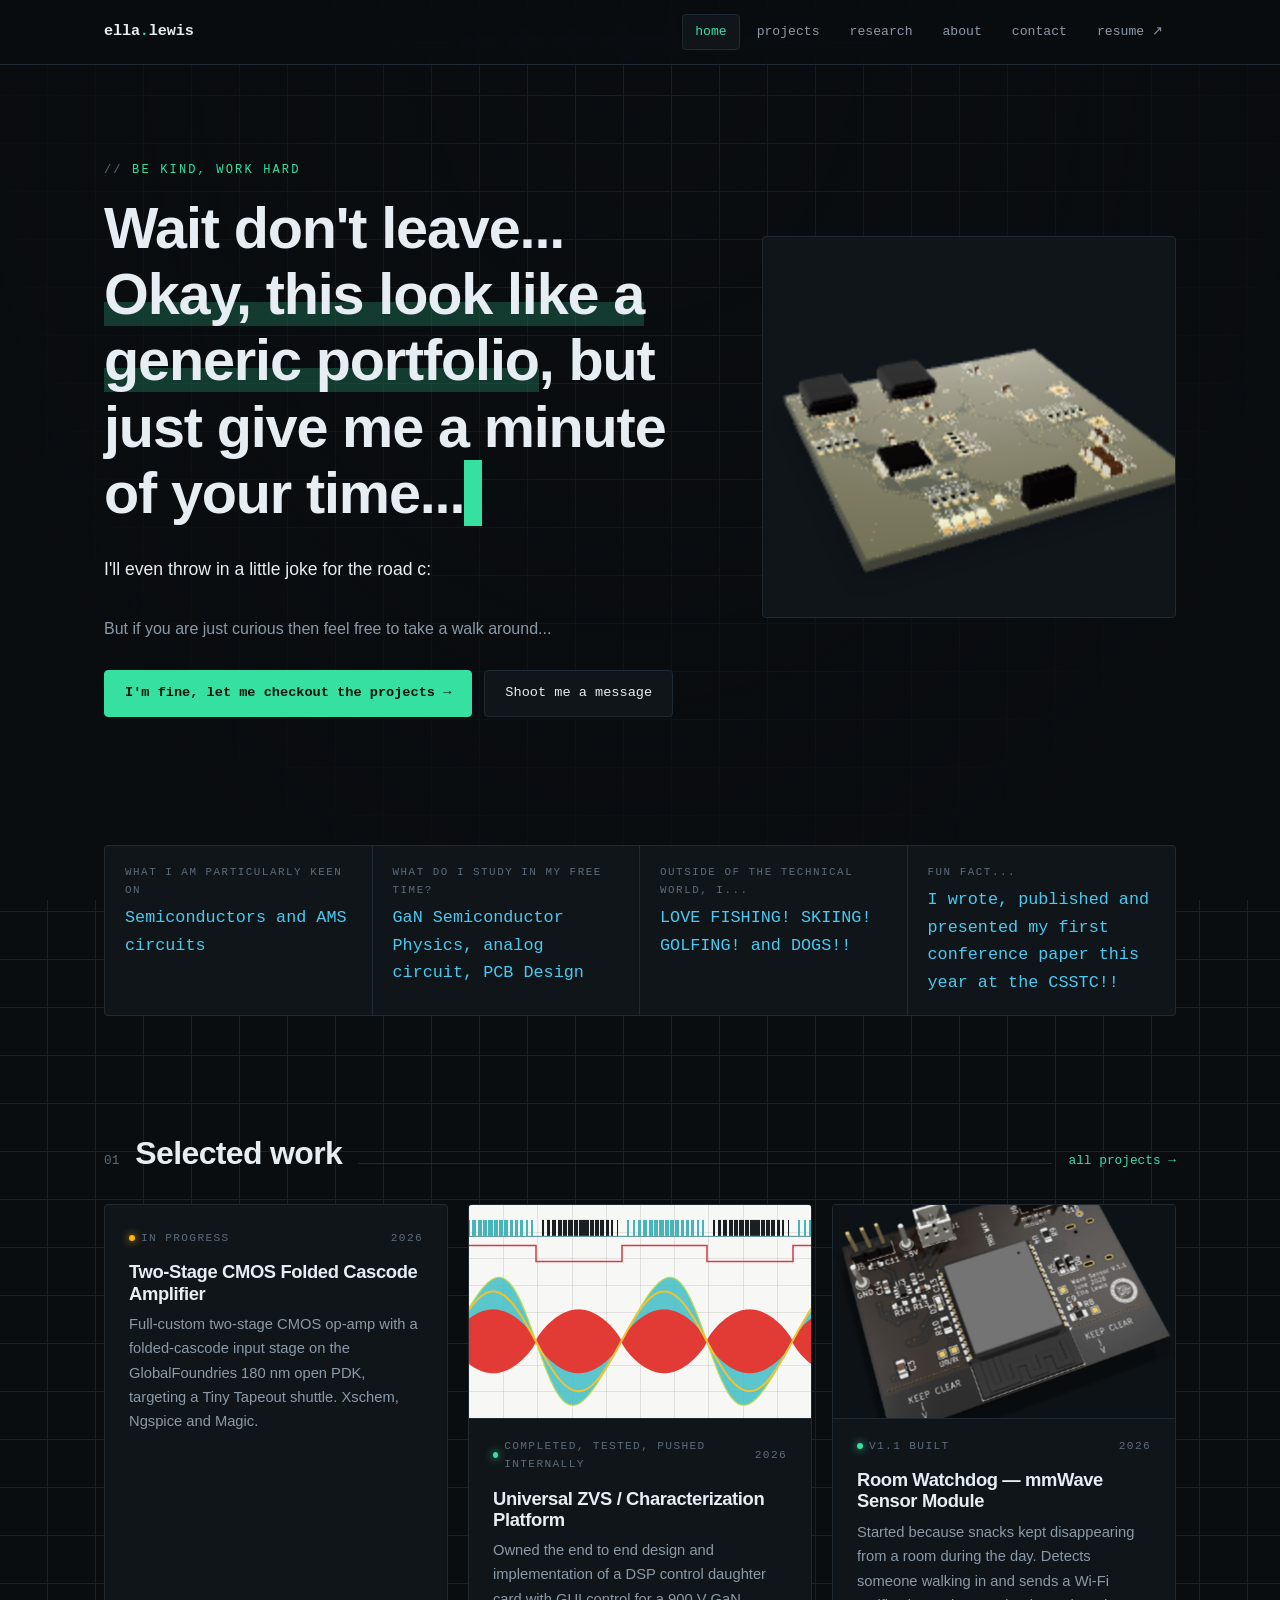
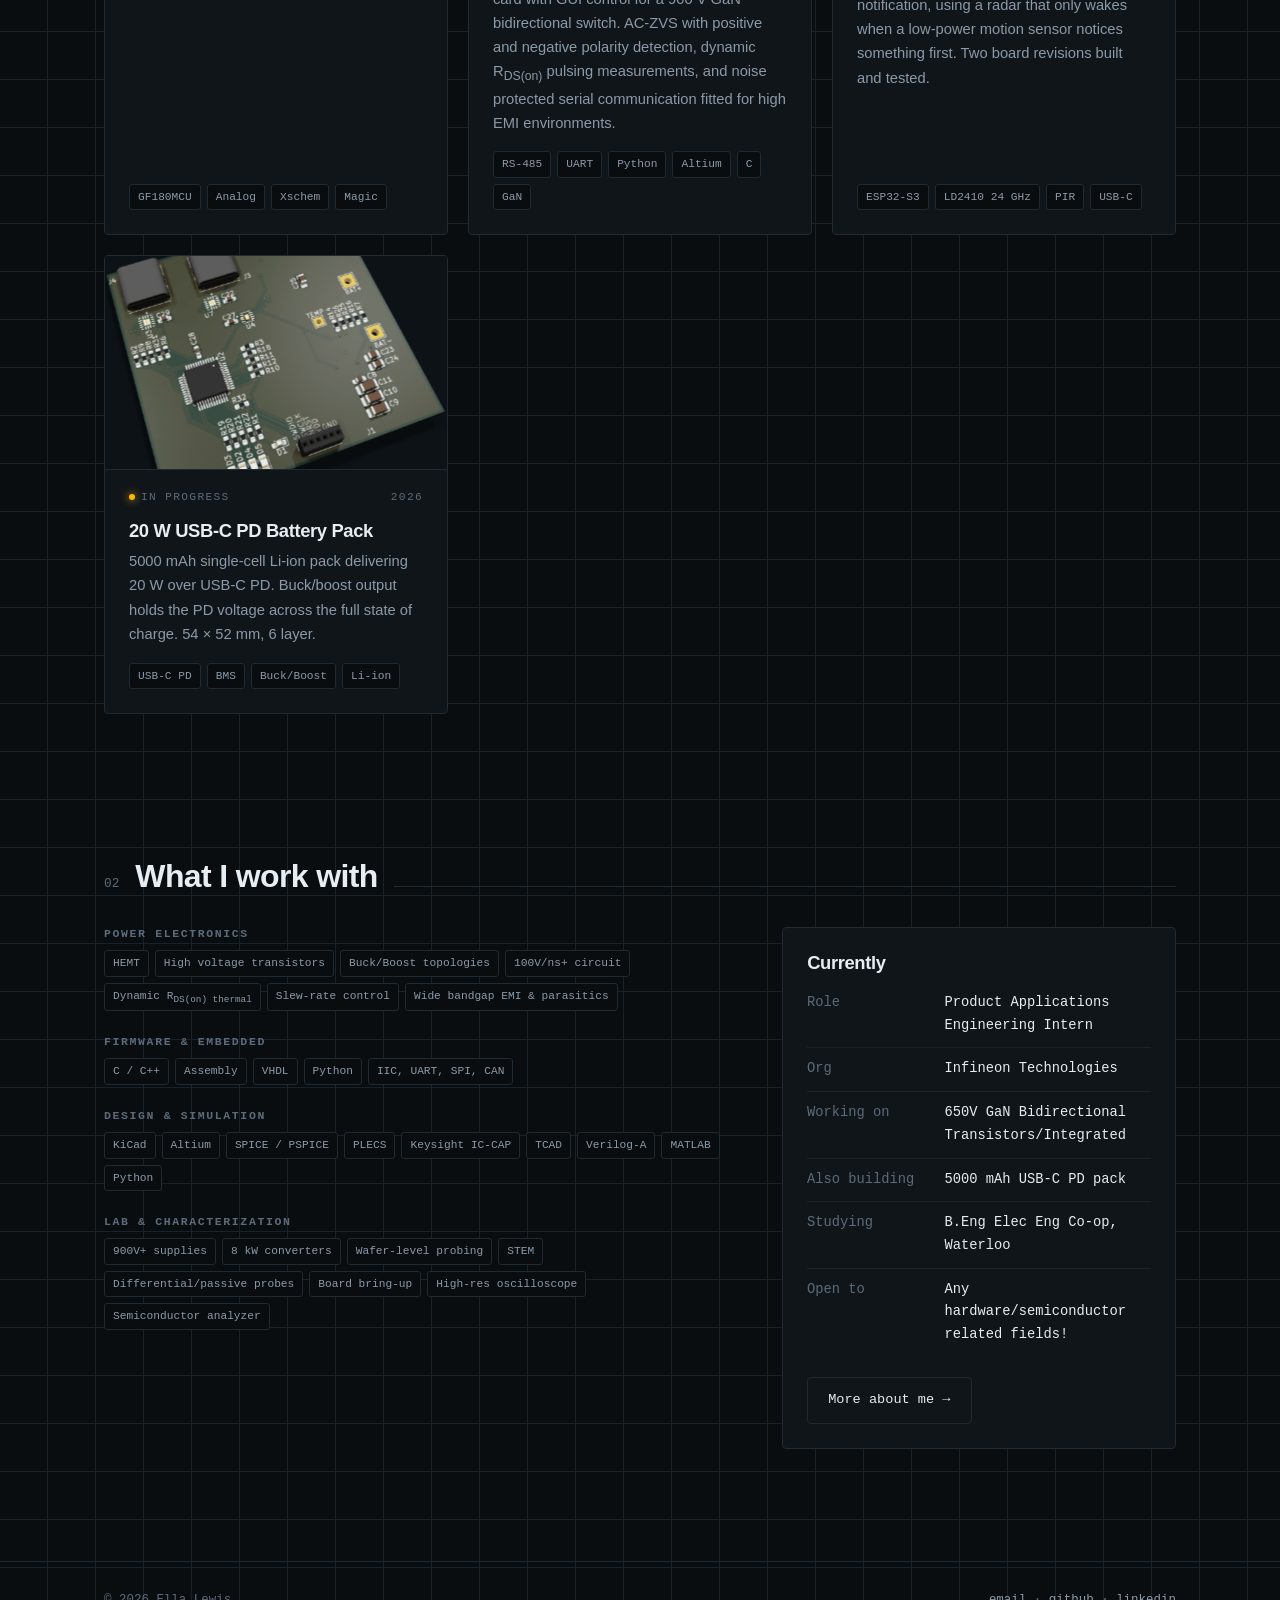
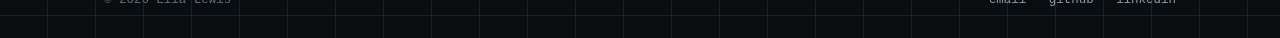
==== commit 0c686567: "Animated AC-ZVS waveform thumbnail" ====
--- a/index.html
+++ b/index.html
@@ -92,7 +92,7 @@
       </article>
 
       <article class="card">
-        <div class="card-media"><img src="images/gan-board-front.jpg" alt="900 V GaN BDS control daughter card"></div>
+        <div class="card-media card-scope"><canvas class="zvs-anim" aria-label="Animated AC ZVS waveform: PWM, V_DS and I_D"></canvas></div>
         <div class="card-top">
           <span class="status">Completed, Tested, Pushed internally</span>
           <span>2026</span>
@@ -110,7 +110,7 @@
       </article>
 
       <article class="card">
-        <div class="card-media"><img src="images/mmwave-v11-antenna.jpg" alt="mmWave sensor module PCB layout showing antenna keep-out"></div>
+        <div class="card-media"><img src="images/mmwave-3d-iso.png" data-glb="images/mmwave-pcb.glb" data-orbit="-25deg 58deg 95%" alt="3D render of the mmWave sensor module PCB"></div>
         <div class="card-top">
           <span class="status">v1.1 built</span>
           <span>2026</span>
@@ -130,7 +130,7 @@
       </article>
 
       <article class="card">
-        <div class="card-media"><img src="images/battery-3d-iso.png" alt="3D render of the battery pack PCB"></div>
+        <div class="card-media"><img src="images/battery-3d-iso.png" data-glb="images/battery-pcb.glb" alt="3D render of the battery pack PCB"></div>
         <div class="card-top">
           <span class="status wip">In progress</span>
           <span>2026</span>
@@ -231,6 +231,8 @@
 </footer>
 
 <script src="scroll.js" defer></script>
+<script src="spin3d.js" defer></script>
+<script src="zvs-anim.js" defer></script>
 <script>
 /* hero: swap the static render for a 3D model that spins like a display once the page has loaded */
 window.addEventListener('load', function () {
--- a/style.css
+++ b/style.css
@@ -736,3 +736,19 @@
   letter-spacing: 0.04em; color: var(--fg, #d8dee4); background: rgba(10,13,16,0.75);
   border: 1px solid var(--line); border-radius: 999px; padding: 6px 12px; cursor: pointer; }
 .hero-rotate:hover { border-color: var(--accent, #7fd1b9); }
+
+/* video cards (Arduino section) */
+.card-media.card-video { aspect-ratio: 9 / 16; max-height: 520px; }
+.card-video video { display: block; width: 100%; height: 100%; object-fit: contain; background: #0d1216; }
+
+/* spinning 3D card thumbnails (spin3d.js) */
+.card-media.spin3d { position: relative; }
+.card-media.spin3d model-viewer { position: absolute; inset: 0; width: 100%; height: 100%;
+  pointer-events: none; background: transparent; --poster-color: transparent;
+  opacity: 0; transition: opacity 0.4s; }
+.card-media.spin-ready model-viewer { opacity: 1; }
+.card-media.spin-ready img { visibility: hidden; }
+
+/* animated scope thumbnail (zvs-anim.js) */
+.card-media.card-scope { background: #f7f8f6; }
+.card-media canvas.zvs-anim { display: block; width: 100%; height: 100%; }
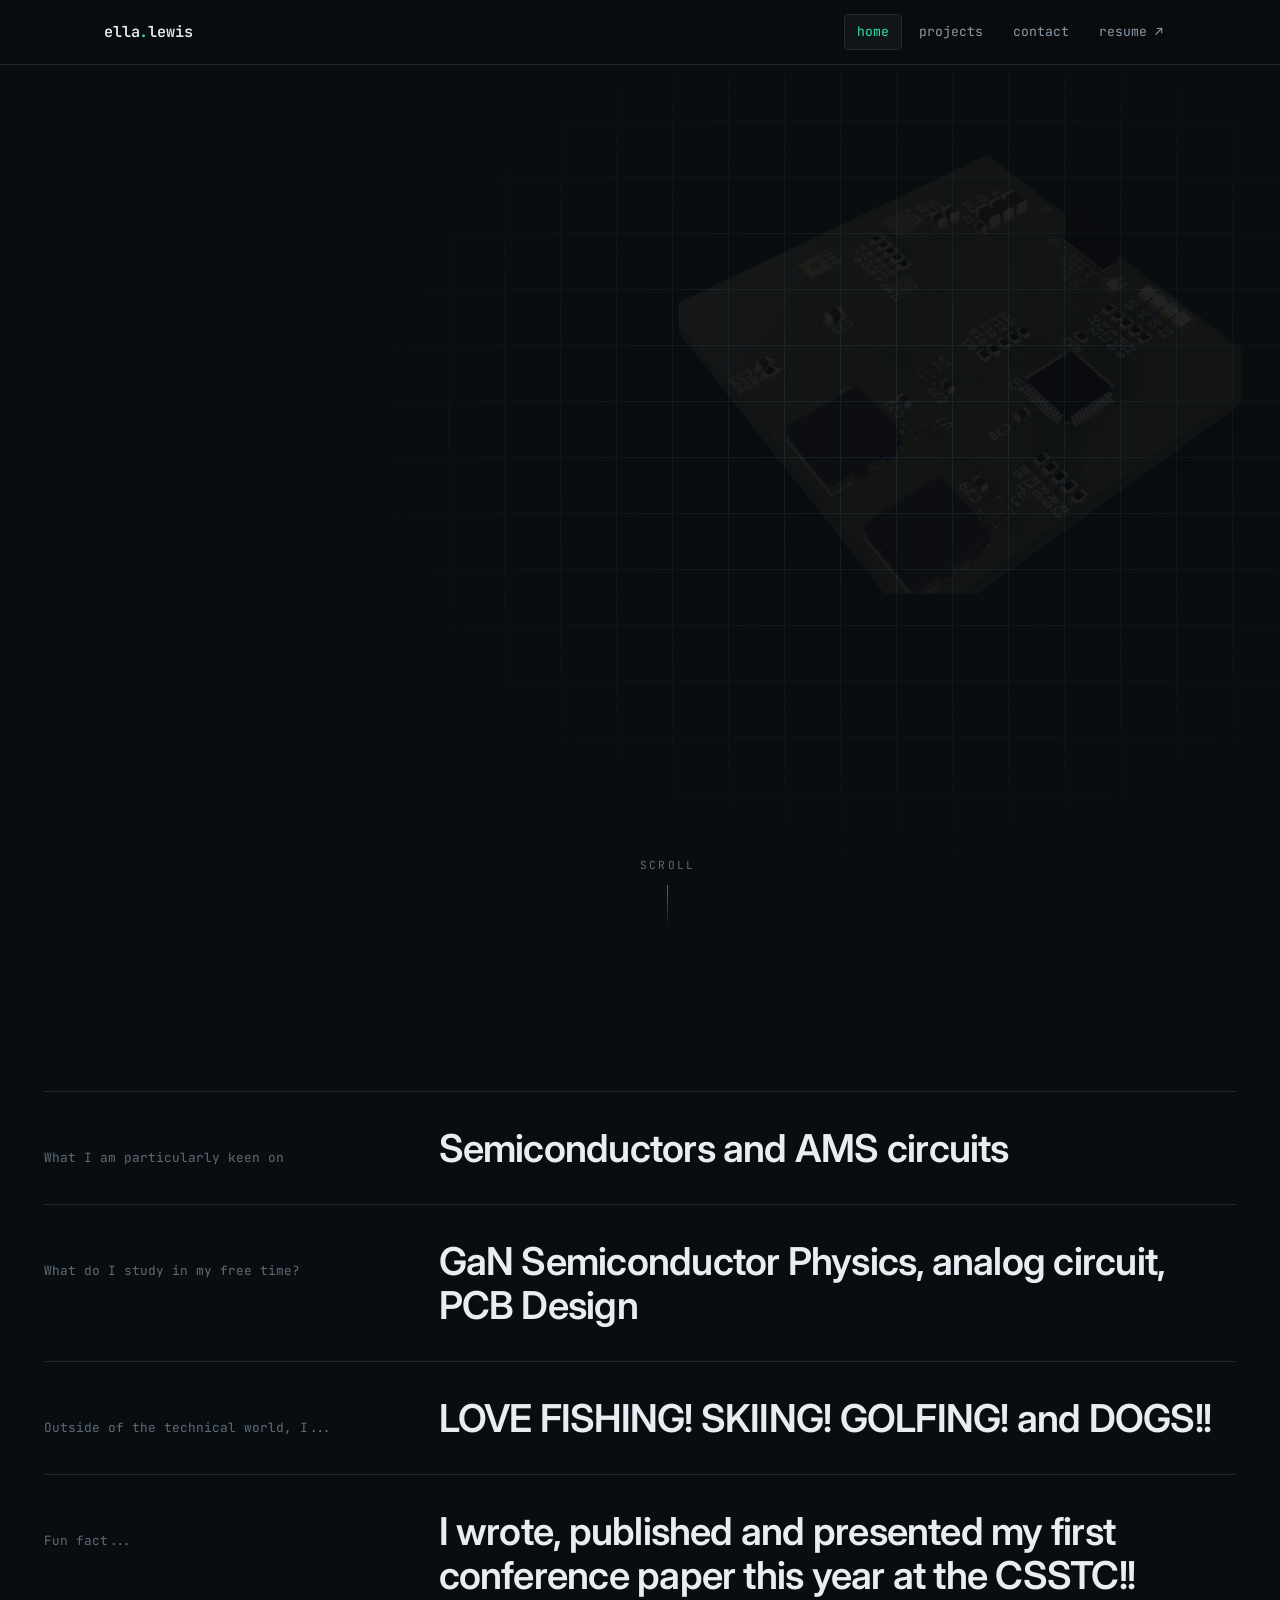
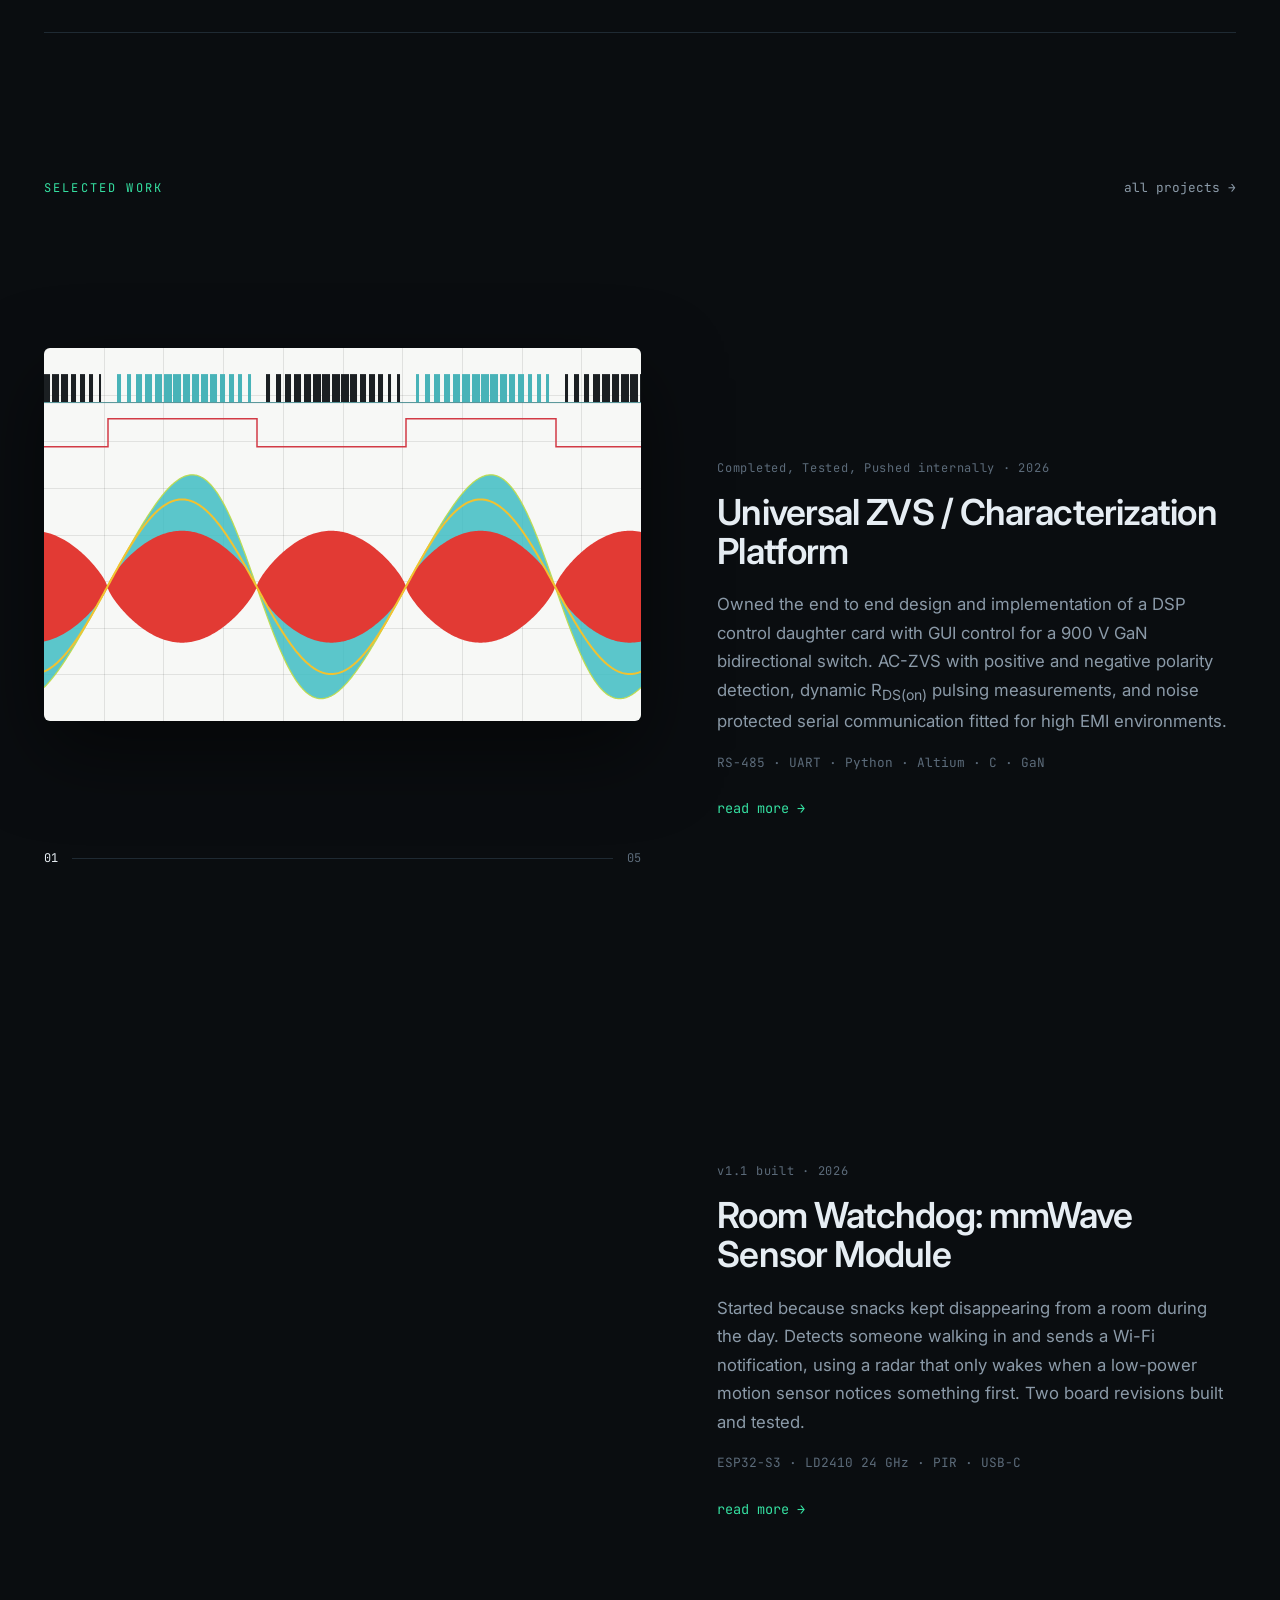
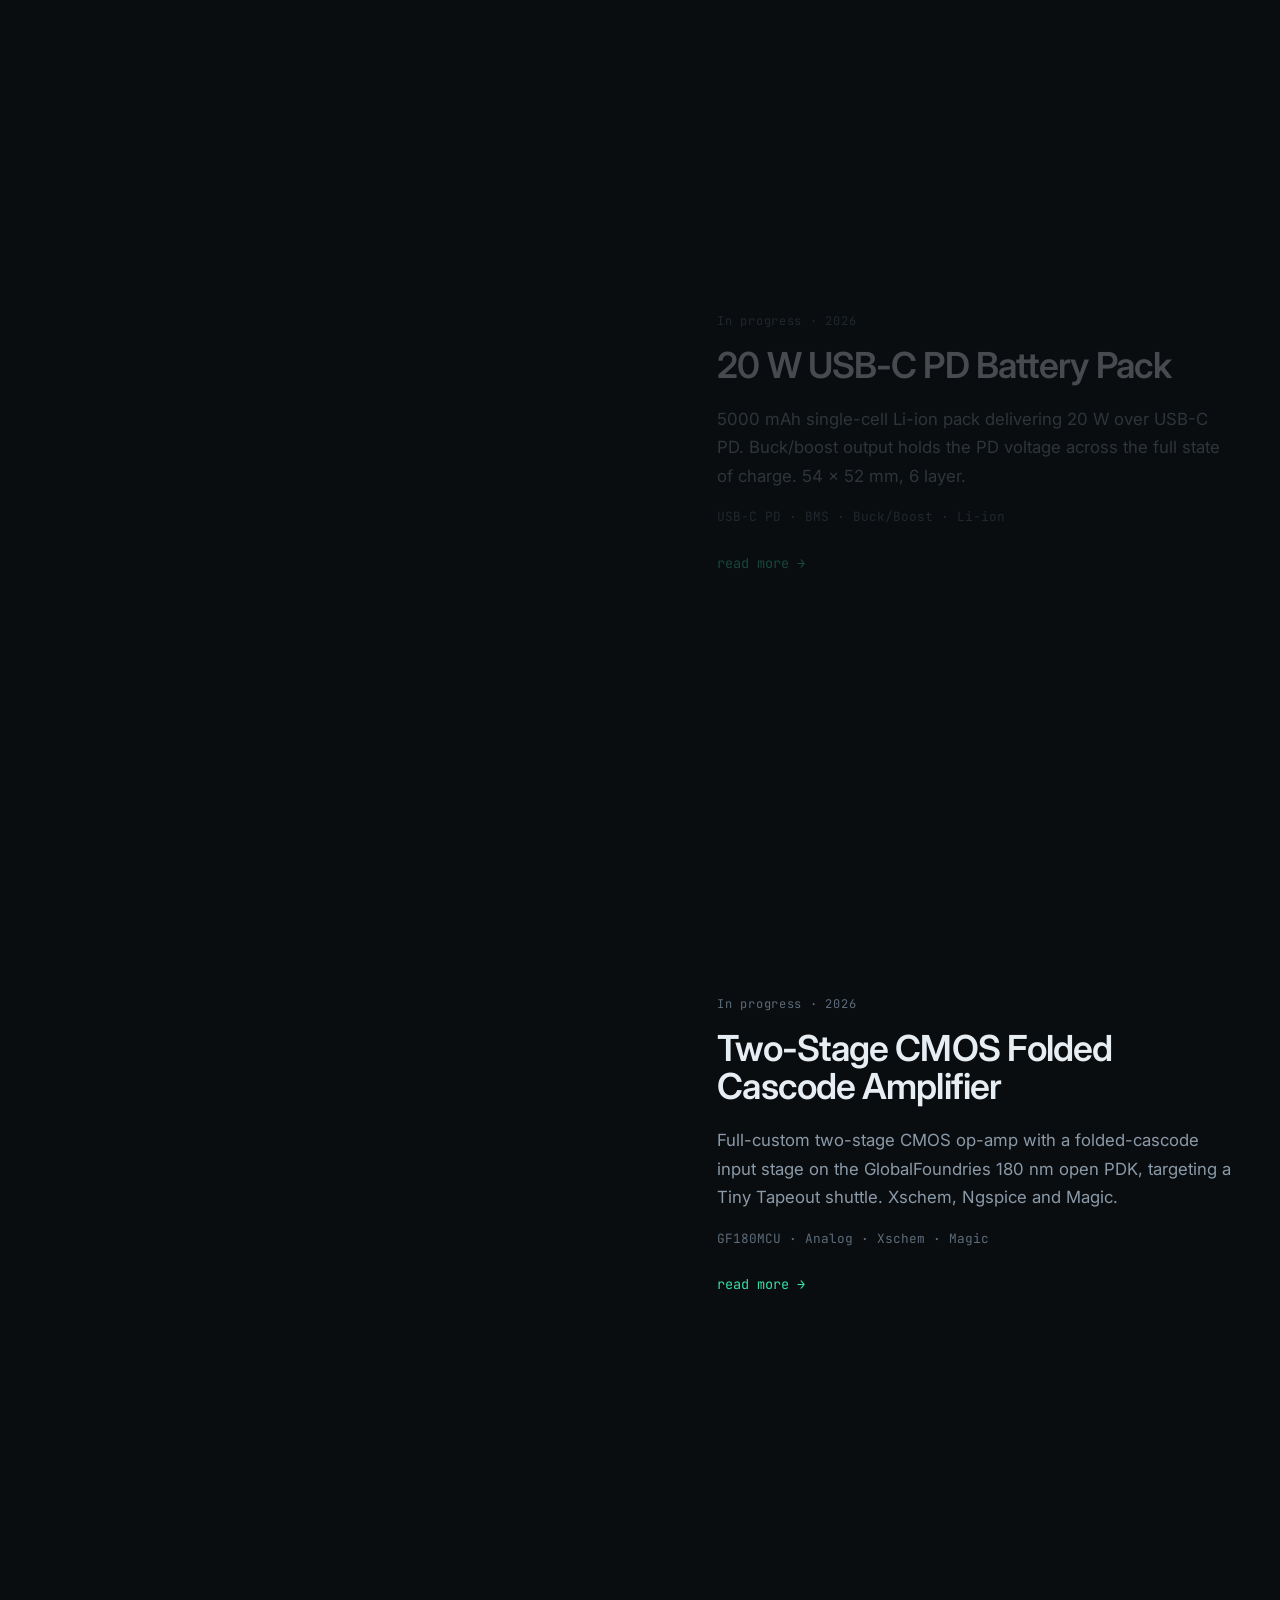
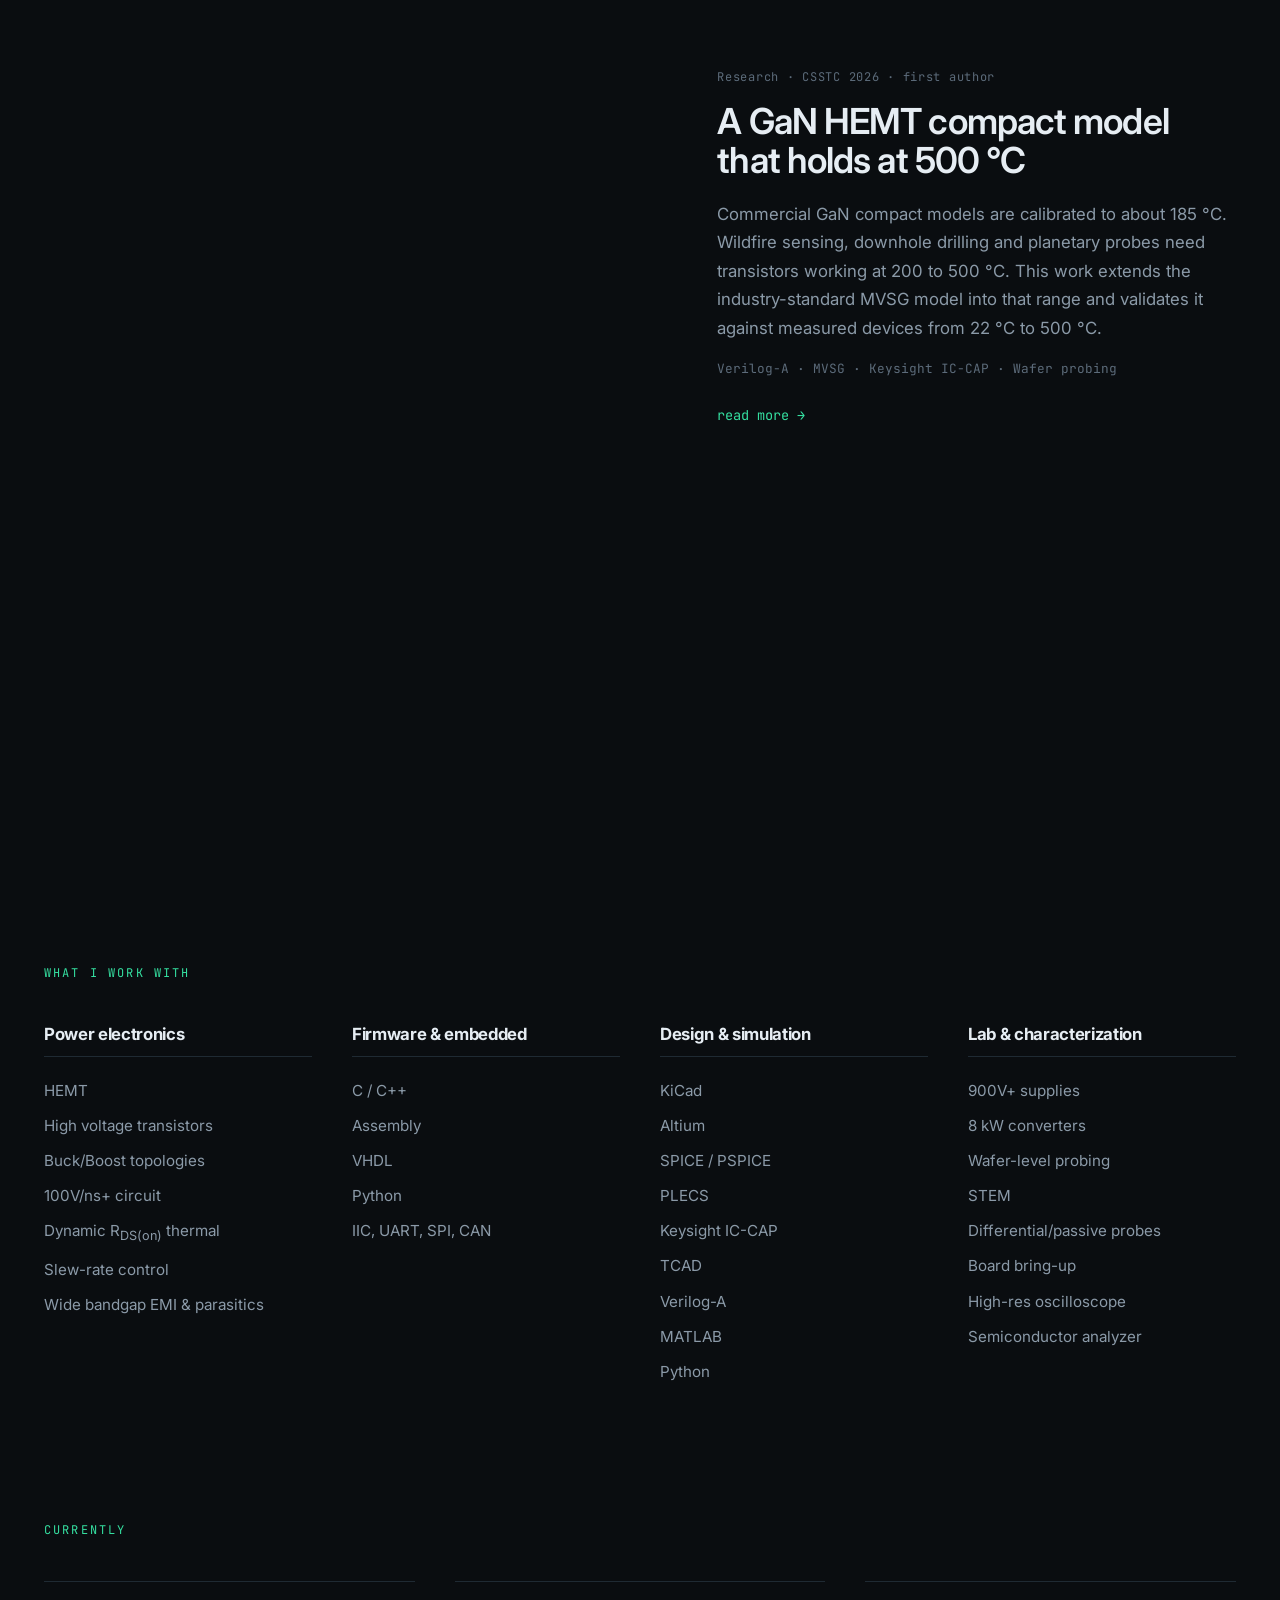
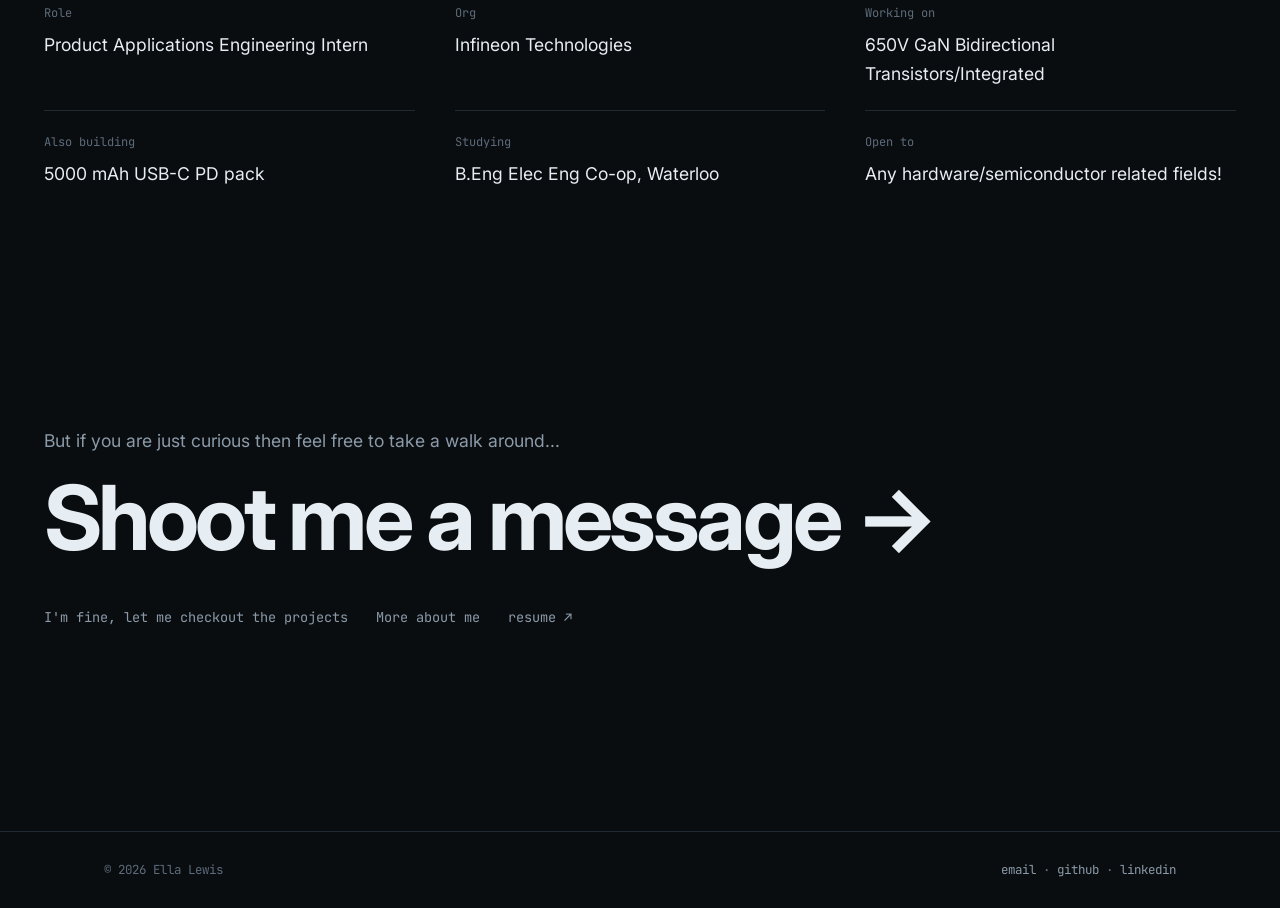
==== commit a7351414: "Scroll-driven homepage, research section, spinning 3D cards, trimmed nav" ====
--- a/index.html
+++ b/index.html
@@ -5,16 +5,13 @@
 <meta name="viewport" content="width=device-width, initial-scale=1">
 <title>Ella Lewis</title>
 <meta name="description" content="Won't claim to be an expert in a field I am not familiar in, but just know that I am trying my best to learn. I'll get there one day ">
+<link rel="preconnect" href="https://fonts.googleapis.com">
+<link rel="preconnect" href="https://fonts.gstatic.com" crossorigin>
+<link href="https://fonts.googleapis.com/css2?family=Inter:wght@400;500;600;700&family=JetBrains+Mono:wght@400;500&display=swap" rel="stylesheet">
 <link rel="stylesheet" href="style.css">
-<noscript><style>
-  /* JavaScript off: show everything immediately, no animation */
-  .reveal{opacity:1!important;transform:none!important;filter:none!important}
-  .spec-strip .spec{opacity:1!important;transform:none!important}
-  .section-head .rule{transform:scaleX(1)!important}
-  .timeline .tl-item::before{transform:scale(1)!important}
-</style></noscript>
+<link rel="stylesheet" href="home.css">
 </head>
-<body>
+<body class="home">
 
 <header class="site-header">
   <nav class="nav">
@@ -22,198 +19,161 @@
     <div class="nav-links">
       <a href="index.html" class="active">home</a>
       <a href="projects.html">projects</a>
-      <a href="research.html">research</a>
-      <a href="about.html">about</a>
       <a href="contact.html">contact</a>
-      <a href="resume.pdf">resume ↗</a>
+      <a href="resume.pdf" target="_blank" rel="noopener">resume ↗</a>
     </div>
   </nav>
 </header>
 
-<main class="wrap">
+<main>
 
   <!-- ============================= HERO ============================= -->
-  <section class="hero">
-    <div class="hero-cols">
-      <div>
-        <span class="kicker">Be kind, work hard</span>
-        <h1>Wait don't leave...<span class="hl"> Okay, this look like a generic portfolio</span>, but just give me a minute of your time...<span class="cursor">_</span></h1>
-        <p class="lead">
-        I'll even throw in a little joke for the road c: 
-        </p>
-        <div class="btn-row">
-          <p> But if you are just curious then feel free to take a walk around...</p>
-          <a class="btn primary" href="projects.html">I'm fine, let me checkout the projects →</a>
-          <a class="btn" href="contact.html">Shoot me a message</a>
+  <section class="h-hero" id="top">
+    <div class="h-hero-board" aria-hidden="true">
+      <img src="images/battery-3d-iso.png" alt="">
+    </div>
+    <div class="h-hero-text">
+      <span class="h-kicker" data-reveal>Be kind, work hard</span>
+      <h1 data-reveal style="--d:80ms">Wait don't leave...<span class="hl"> Okay, this look like a generic portfolio</span>, but just give me a minute of your time...<span class="cursor">_</span></h1>
+      <p class="h-lead" data-reveal style="--d:160ms">I'll even throw in a little joke for the road c:</p>
+    </div>
+    <a class="h-scroll" href="#facts" data-reveal style="--d:320ms"><span>scroll</span><i></i></a>
+  </section>
+
+  <!-- ============================= FACTS ============================= -->
+  <section class="h-facts" id="facts">
+    <div class="h-row" data-reveal><div class="k">What I am particularly keen on</div><div class="v">Semiconductors and AMS circuits</div></div>
+    <div class="h-row" data-reveal><div class="k">What do I study in my free time?</div><div class="v">GaN Semiconductor Physics, analog circuit, PCB Design</div></div>
+    <div class="h-row" data-reveal><div class="k">Outside of the technical world, I...</div><div class="v">LOVE FISHING! SKIING! GOLFING! and DOGS!!</div></div>
+    <div class="h-row" data-reveal><div class="k">Fun fact...</div><div class="v">I wrote, published and presented my first conference paper this year at the CSSTC!!</div></div>
+  </section>
+
+  <!-- ============================= WORK ============================= -->
+  <section class="h-work" id="work">
+    <div class="h-work-head" data-reveal>
+      <span class="h-kicker">Selected work</span>
+      <a class="h-all" href="projects.html">all projects →</a>
+    </div>
+
+    <div class="h-work-body">
+      <div class="h-stage" aria-hidden="true">
+        <div class="h-stage-inner">
+          <div class="h-slide" data-i="0"><canvas class="zvs-anim"></canvas></div>
+          <div class="h-slide h-slide-3d" data-i="1" data-glb="images/mmwave-pcb.glb" data-radius="95%"><img src="images/mmwave-3d-iso.png" alt=""></div>
+          <div class="h-slide h-slide-3d" data-i="2" data-glb="images/battery-pcb.glb" data-radius="72%"><img src="images/battery-3d-iso.png" alt=""></div>
+          <div class="h-slide h-slide-bode" data-i="3">
+            <svg viewBox="0 0 400 260" preserveAspectRatio="xMidYMid meet">
+              <g class="bode-grid">
+                <line x1="40" y1="20" x2="40" y2="230"/><line x1="40" y1="230" x2="385" y2="230"/>
+                <line x1="40" y1="72" x2="385" y2="72"/><line x1="40" y1="125" x2="385" y2="125"/><line x1="40" y1="178" x2="385" y2="178"/>
+                <line x1="126" y1="20" x2="126" y2="230"/><line x1="212" y1="20" x2="212" y2="230"/><line x1="298" y1="20" x2="298" y2="230"/>
+              </g>
+              <path class="bode-mag" pathLength="1" d="M40 48 L150 48 C185 48 200 58 222 80 L360 222"/>
+              <path class="bode-ph" pathLength="1" d="M40 98 L170 98 C215 98 230 122 250 150 C275 186 300 192 380 194"/>
+              <text x="46" y="40">gain</text><text x="46" y="92">phase</text><text x="352" y="248">freq</text>
+            </svg>
+          </div>
+          <div class="h-slide h-slide-iv" data-i="4">
+            <div class="iv">
+              <img src="images/research-iv.png" alt="">
+              <span class="iv-cover"></span><span class="iv-cursor"></span>
+            </div>
+          </div>
+          <div class="h-stage-meta"><span class="h-count">01</span><span class="h-bar"><i></i></span><span>05</span></div>
         </div>
       </div>
-      <figure class="hero-figure hero-3d">
-        <img src="images/battery-3d-iso.png" alt="3D render of the USB-C PD battery pack PCB">
-      </figure>
+
+      <div class="h-chapters">
+        <article class="h-chapter" data-i="0">
+          <div class="h-chapter-media"><canvas class="zvs-anim"></canvas></div>
+          <span class="h-status">Completed, Tested, Pushed internally · 2026</span>
+          <h3><a href="project-gan-platform.html">Universal ZVS / Characterization Platform</a></h3>
+          <p>Owned the end to end design and implementation of a DSP control daughter card with GUI control for a 900&nbsp;V GaN bidirectional switch. AC-ZVS with positive and negative polarity detection, dynamic R<sub>DS(on)</sub> pulsing measurements, and noise protected serial communication fitted for high EMI environments.</p>
+          <p class="h-tags">RS-485 · UART · Python · Altium · C · GaN</p>
+          <a class="h-more" href="project-gan-platform.html">read more →</a>
+        </article>
+
+        <article class="h-chapter" data-i="1">
+          <div class="h-chapter-media"><img src="images/mmwave-3d-iso.png" alt="3D render of the mmWave sensor module PCB"></div>
+          <span class="h-status">v1.1 built · 2026</span>
+          <h3><a href="project-mmwave.html">Room Watchdog: mmWave Sensor Module</a></h3>
+          <p>Started because snacks kept disappearing from a room during the day. Detects someone walking in and sends a Wi-Fi notification, using a radar that only wakes when a low-power motion sensor notices something first. Two board revisions built and tested.</p>
+          <p class="h-tags">ESP32-S3 · LD2410 24 GHz · PIR · USB-C</p>
+          <a class="h-more" href="project-mmwave.html">read more →</a>
+        </article>
+
+        <article class="h-chapter" data-i="2">
+          <div class="h-chapter-media"><img src="images/battery-3d-iso.png" alt="3D render of the battery pack PCB"></div>
+          <span class="h-status">In progress · 2026</span>
+          <h3><a href="project-battery.html">20 W USB-C PD Battery Pack</a></h3>
+          <p>5000&nbsp;mAh single-cell Li-ion pack delivering 20&nbsp;W over USB-C PD. Buck/boost output holds the PD voltage across the full state of charge. 54 &times; 52 mm, 6 layer.</p>
+          <p class="h-tags">USB-C PD · BMS · Buck/Boost · Li-ion</p>
+          <a class="h-more" href="project-battery.html">read more →</a>
+        </article>
+
+        <article class="h-chapter" data-i="3">
+          <span class="h-status">In progress · 2026</span>
+          <h3><a href="project-cascode-amp.html">Two-Stage CMOS Folded Cascode Amplifier</a></h3>
+          <p>Full-custom two-stage CMOS op-amp with a folded-cascode input stage on the GlobalFoundries 180&nbsp;nm open PDK, targeting a Tiny Tapeout shuttle. Xschem, Ngspice and Magic.</p>
+          <p class="h-tags">GF180MCU · Analog · Xschem · Magic</p>
+          <a class="h-more" href="project-cascode-amp.html">read more →</a>
+        </article>
+        <article class="h-chapter" data-i="4">
+          <div class="h-chapter-media"><img src="images/research-iv.png" alt="Measured and modeled GaN HEMT output characteristics, drain current against drain voltage for a sweep of gate voltages"></div>
+          <span class="h-status">Research · CSSTC 2026 · first author</span>
+          <h3><a href="research.html">A GaN HEMT compact model that holds at 500&nbsp;°C</a></h3>
+          <p>Commercial GaN compact models are calibrated to about 185&nbsp;°C. Wildfire sensing, downhole drilling and planetary probes need transistors working at 200 to 500&nbsp;°C. This work extends the industry-standard MVSG model into that range and validates it against measured devices from 22&nbsp;°C to 500&nbsp;°C.</p>
+          <p class="h-tags">Verilog-A · MVSG · Keysight IC-CAP · Wafer probing</p>
+          <a class="h-more" href="research.html">read more →</a>
+        </article>
+      </div>
     </div>
   </section>
 
-  <!-- ============================= SPEC STRIP ============================= -->
-  <section class="tight">
-    <div class="spec-strip">
-      <div class="spec"><div class="k">What I am particularly keen on</div><div class="v">Semiconductors and AMS circuits</div></div>
-      <div class="spec"><div class="k">What do I study in my free time?</div><div class="v"> GaN Semiconductor Physics, analog circuit, PCB Design</div></div>
-      <div class="spec"><div class="k">Outside of the technical world, I...</div><div class="v">LOVE FISHING! SKIING! GOLFING! and DOGS!!</div></div>
-      <div class="spec"><div class="k">Fun fact...</div><div class="v">I wrote, published and presented my first conference paper this year at the CSSTC!!</div></div>
+  <!-- ============================= SKILLS ============================= -->
+  <section class="h-skills">
+    <span class="h-kicker" data-reveal>What I work with</span>
+    <div class="h-skill-cols">
+      <div data-reveal>
+        <h4>Power electronics</h4>
+        <ul><li>HEMT</li><li>High voltage transistors</li><li>Buck/Boost topologies</li><li>100V/ns+ circuit</li><li>Dynamic R<sub>DS(on)</sub> thermal</li><li>Slew-rate control</li><li>Wide bandgap EMI &amp; parasitics</li></ul>
+      </div>
+      <div data-reveal style="--d:80ms">
+        <h4>Firmware &amp; embedded</h4>
+        <ul><li>C / C++</li><li>Assembly</li><li>VHDL</li><li>Python</li><li>IIC, UART, SPI, CAN</li></ul>
+      </div>
+      <div data-reveal style="--d:160ms">
+        <h4>Design &amp; simulation</h4>
+        <ul><li>KiCad</li><li>Altium</li><li>SPICE / PSPICE</li><li>PLECS</li><li>Keysight IC-CAP</li><li>TCAD</li><li>Verilog-A</li><li>MATLAB</li><li>Python</li></ul>
+      </div>
+      <div data-reveal style="--d:240ms">
+        <h4>Lab &amp; characterization</h4>
+        <ul><li>900V+ supplies</li><li>8 kW converters</li><li>Wafer-level probing</li><li>STEM</li><li>Differential/passive probes</li><li>Board bring-up</li><li>High-res oscilloscope</li><li>Semiconductor analyzer</li></ul>
+      </div>
     </div>
   </section>
 
-  <!-- ============================= FEATURED ============================= -->
-  <section>
-    <div class="section-head">
-      <span class="idx">01</span>
-      <h2>Selected work</h2>
-      <span class="rule"></span>
-      <a class="mono" style="font-size:0.8rem" href="projects.html">all projects →</a>
-    </div>
-
-    <div class="grid">
-
-      <!-- ---------- Folded cascode amplifier ---------- -->
-      <article class="card">
-        <div class="card-top"><span class="status wip">In progress</span><span>2026</span></div>
-        <h3><a class="stretch" href="project-cascode-amp.html">Two-Stage CMOS Folded Cascode Amplifier</a></h3>
-        <p>
-          Full-custom two-stage CMOS op-amp with a folded-cascode input stage on the
-          GlobalFoundries 180&nbsp;nm open PDK, targeting a Tiny Tapeout shuttle.
-          Xschem, Ngspice and Magic.
-        </p>
-        <div class="card-foot">
-          <div class="tags">
-            <span class="tag">GF180MCU</span><span class="tag">Analog</span>
-            <span class="tag">Xschem</span><span class="tag">Magic</span>
-          </div>
-        </div>
-      </article>
-
-      <article class="card">
-        <div class="card-media card-scope"><canvas class="zvs-anim" aria-label="Animated AC ZVS waveform: PWM, V_DS and I_D"></canvas></div>
-        <div class="card-top">
-          <span class="status">Completed, Tested, Pushed internally</span>
-          <span>2026</span>
-        </div>
-        <h3><a class="stretch" href="project-gan-platform.html">Universal ZVS / Characterization Platform</a></h3>
-        <p>
-          Owned the end to end design and implementation of a DSP control daughter card with GUI control for a 900&nbsp;V GaN bidirectional
-          switch. AC-ZVS with positive and negative polarity detection, dynamic R<sub>DS(on)</sub> pulsing measurements, and noise protected serial communication fitted for high EMI environments.
-        </p>
-        <div class="card-foot">
-          <div class="tags">
-            <span class="tag">RS-485</span><span class="tag">UART</span><span class="tag">Python</span><span class="tag">Altium</span><span class="tag">C</span><span class="tag">GaN</span>
-          </div>
-        </div>
-      </article>
-
-      <article class="card">
-        <div class="card-media"><img src="images/mmwave-3d-iso.png" data-glb="images/mmwave-pcb.glb" data-orbit="-25deg 58deg 95%" alt="3D render of the mmWave sensor module PCB"></div>
-        <div class="card-top">
-          <span class="status">v1.1 built</span>
-          <span>2026</span>
-        </div>
-        <h3><a class="stretch" href="project-mmwave.html">Room Watchdog — mmWave Sensor Module</a></h3>
-        <p>
-          Started because snacks kept disappearing from a room during the day. Detects someone
-          walking in and sends a Wi-Fi notification, using a radar that only wakes when a
-          low-power motion sensor notices something first. Two board revisions built and tested.
-        </p>
-        <div class="card-foot">
-          <div class="tags">
-            <span class="tag">ESP32-S3</span><span class="tag">LD2410 24 GHz</span>
-            <span class="tag">PIR</span><span class="tag">USB-C</span>
-          </div>
-        </div>
-      </article>
-
-      <article class="card">
-        <div class="card-media"><img src="images/battery-3d-iso.png" data-glb="images/battery-pcb.glb" alt="3D render of the battery pack PCB"></div>
-        <div class="card-top">
-          <span class="status wip">In progress</span>
-          <span>2026</span>
-        </div>
-        <h3><a class="stretch" href="project-battery.html">20 W USB-C PD Battery Pack</a></h3>
-        <p>
-          5000&nbsp;mAh single-cell Li-ion pack delivering 20&nbsp;W over USB-C PD.
-          Buck/boost output holds the PD voltage across the full state of charge.
-          54 &times; 52 mm, 6 layer.
-        </p>
-        <div class="card-foot">
-          <div class="tags">
-            <span class="tag">USB-C PD</span><span class="tag">BMS</span>
-            <span class="tag">Buck/Boost</span><span class="tag">Li-ion</span>
-          </div>
-        </div>
-      </article>
-
-    </div>
+  <!-- ============================= NOW ============================= -->
+  <section class="h-now">
+    <span class="h-kicker" data-reveal>Currently</span>
+    <dl>
+      <div data-reveal><dt>Role</dt><dd>Product Applications Engineering Intern</dd></div>
+      <div data-reveal><dt>Org</dt><dd>Infineon Technologies</dd></div>
+      <div data-reveal><dt>Working on</dt><dd>650V GaN Bidirectional Transistors/Integrated</dd></div>
+      <div data-reveal><dt>Also building</dt><dd>5000 mAh USB-C PD pack</dd></div>
+      <div data-reveal><dt>Studying</dt><dd>B.Eng Elec Eng Co-op, Waterloo</dd></div>
+      <div data-reveal><dt>Open to</dt><dd>Any hardware/semiconductor related fields!</dd></div>
+    </dl>
   </section>
 
-  <!-- ============================= CAPABILITIES ============================= -->
-  <section>
-    <div class="section-head">
-      <span class="idx">02</span>
-      <h2>What I work with</h2>
-      <span class="rule"></span>
-    </div>
-
-    <div class="cols">
-      <div>
-        <div class="skill-group">
-          <h4>Power electronics</h4>
-          <div class="tags">
-            <span class="tag">HEMT</span><span class="tag">High voltage transistors</span>
-            <span class="tag">Buck/Boost topologies</span><span class="tag">100V/ns+ circuit</span>
-            <span class="tag">Dynamic R<sub>DS(on) thermal</sub></span><span class="tag">Slew-rate control</span>
-            <span class="tag"> Wide bandgap EMI &amp; parasitics</span>
-          </div>
-        </div>
-        <div class="skill-group">
-          <h4>Firmware &amp; embedded</h4>
-          <div class="tags">
-            <span class="tag">C / C++</span>
-            <span class="tag">Assembly</span><span class="tag">VHDL</span>
-            <span class="tag">Python</span><span class="tag">IIC, UART, SPI, CAN</span>
-          </div>
-        </div>
-        <div class="skill-group">
-          <h4>Design &amp; simulation</h4>
-          <div class="tags">
-            <span class="tag">KiCad</span><span class="tag">Altium</span>
-            <span class="tag">SPICE / PSPICE</span><span class="tag">PLECS</span>
-            <span class="tag">Keysight IC-CAP</span><span class="tag">TCAD</span>
-            <span class="tag">Verilog-A</span><span class="tag">MATLAB</span><span class="tag">Python</span>
-          </div>
-        </div>
-        <div class="skill-group">
-          <h4>Lab &amp; characterization</h4>
-          <div class="tags">
-            <span class="tag">900V+ supplies</span>
-            <span class="tag">8 kW converters</span>
-            <span class="tag">Wafer-level probing</span><span class="tag">STEM</span>
-            <span class="tag">Differential/passive probes</span><span class="tag">Board bring-up</span>
-            <span class="tag">High-res oscilloscope</span><span class="tag">Semiconductor analyzer</span>
-          </div>
-        </div>
-      </div>
-
-      <aside class="panel">
-        <h3 style="margin-top:0">Currently</h3>
-        <table class="spec-table">
-          <tr><td>Role</td><td>Product Applications Engineering Intern</td></tr>
-          <tr><td>Org</td><td>Infineon Technologies</td></tr>
-          <tr><td>Working on</td><td>650V GaN Bidirectional Transistors/Integrated</td></tr>
-          <tr><td>Also building</td><td>5000 mAh USB-C PD pack</td></tr>
-          <tr><td>Studying</td><td>B.Eng Elec Eng Co-op, Waterloo</td></tr>
-          <tr><td>Open to</td><td>Any hardware/semiconductor related fields!</td></tr>
-        </table>
-        <div class="btn-row" style="margin-top:20px">
-          <a class="btn" href="about.html">More about me →</a>
-        </div>
-      </aside>
+  <!-- ============================= CONTACT ============================= -->
+  <section class="h-contact">
+    <p data-reveal>But if you are just curious then feel free to take a walk around...</p>
+    <a class="h-big" href="contact.html" data-reveal style="--d:80ms">Shoot me a message →</a>
+    <div class="h-links" data-reveal style="--d:160ms">
+      <a href="projects.html">I'm fine, let me checkout the projects</a>
+      <a href="about.html">More about me</a>
+      <a href="resume.pdf" target="_blank" rel="noopener">resume ↗</a>
     </div>
   </section>
 
@@ -230,25 +190,7 @@
   </div>
 </footer>
 
-<script src="scroll.js" defer></script>
-<script src="spin3d.js" defer></script>
 <script src="zvs-anim.js" defer></script>
-<script>
-/* hero: swap the static render for a 3D model that spins like a display once the page has loaded */
-window.addEventListener('load', function () {
-  var fig = document.querySelector('.hero-3d'), img = fig.querySelector('img');
-  import('./model-viewer.min.js').then(function () {
-    var mv = document.createElement('model-viewer');
-    [['src','images/battery-pcb.glb'],
-     ['camera-orbit','-25deg 60deg 85%'],['interaction-prompt','none'],['environment-image','neutral'],
-     ['exposure','1.1'],['shadow-intensity','0.6'],['auto-rotate',''],['auto-rotate-delay','0'],
-     ['rotation-per-second','25deg'],['alt','3D model of the battery pack PCB']
-    ].forEach(function (x) { mv.setAttribute(x[0], x[1]); });
-    mv.addEventListener('load', function () { img.style.visibility = 'hidden'; mv.style.opacity = 1; });
-    fig.appendChild(mv);
-  });
-});
-</script>
-
+<script src="home.js" defer></script>
 </body>
 </html>
--- a/home.css
+++ b/home.css
@@ -0,0 +1,243 @@
+/* ==========================================================================
+   Home page layout. Loaded after style.css, only on index.html.
+   One long scroll: hero, facts, pinned project showcase, skills, contact.
+   ========================================================================== */
+
+body.home {
+  background-image: none;
+  font-family: "Inter", var(--sans);
+}
+body.home::before { display: none; }
+body.home main { overflow-x: clip; }
+
+.home .h-kicker {
+  display: inline-block;
+  font-family: "JetBrains Mono", var(--mono);
+  font-size: 0.75rem;
+  letter-spacing: 0.18em;
+  text-transform: uppercase;
+  color: var(--accent);
+}
+
+/* ---------- reveal on scroll ---------- */
+.home [data-reveal] {
+  opacity: 0;
+  transform: translate3d(0, 28px, 0);
+  transition: opacity 1s cubic-bezier(.16,.84,.28,1) var(--d, 0ms),
+              transform 1s cubic-bezier(.16,.84,.28,1) var(--d, 0ms);
+}
+.home [data-reveal].in { opacity: 1; transform: none; }
+
+/* ---------- hero ---------- */
+.h-hero {
+  position: relative;
+  min-height: 100svh;
+  display: flex;
+  align-items: flex-end;
+  padding: 0 max(24px, calc((100vw - 1240px) / 2)) 14vh;
+  overflow: hidden;
+}
+/* faint graticule behind the board only */
+.h-hero::before {
+  content: "";
+  position: absolute; inset: 0;
+  background-image:
+    linear-gradient(var(--line-soft) 1px, transparent 1px),
+    linear-gradient(90deg, var(--line-soft) 1px, transparent 1px);
+  background-size: 56px 56px;
+  -webkit-mask-image: radial-gradient(ellipse 60% 70% at 70% 40%, #000 0%, transparent 75%);
+          mask-image: radial-gradient(ellipse 60% 70% at 70% 40%, #000 0%, transparent 75%);
+  pointer-events: none;
+}
+.h-hero-board {
+  position: absolute;
+  top: 50%; right: max(0px, calc((100vw - 1400px) / 2));
+  margin-top: -24vw;
+  width: 50vw; max-width: 760px;
+  aspect-ratio: 1 / 0.9;
+  will-change: transform, opacity;
+  pointer-events: none;
+}
+.h-hero-board img { width: 100%; height: 100%; object-fit: contain; opacity: 0.9; transition: opacity .6s; }
+.h-hero-board model-viewer {
+  position: absolute; inset: 0; width: 100%; height: 100%;
+  background: transparent; --poster-color: transparent;
+  opacity: 0; transition: opacity .8s;
+}
+.h-hero-board.ready model-viewer { opacity: 1; }
+.h-hero-board.ready img { opacity: 0; }
+
+.h-hero-text { position: relative; max-width: min(640px, 48vw); will-change: transform, opacity; }
+.h-hero-text h1 {
+  font-size: clamp(2.3rem, 5.4vw, 4.6rem);
+  line-height: 1.02;
+  letter-spacing: -0.035em;
+  font-weight: 700;
+  margin: 18px 0 22px;
+}
+.h-hero-text .hl { color: var(--fg-muted); }
+.h-hero-text .cursor { color: var(--accent); animation: blink 1.1s steps(1) infinite; }
+@keyframes blink { 50% { opacity: 0; } }
+.h-lead { font-size: 1.15rem; color: var(--fg-muted); margin: 0; }
+
+.h-scroll {
+  position: absolute; left: 50%; bottom: 4vh; transform: translateX(-50%);
+  display: flex; flex-direction: column; align-items: center; gap: 10px;
+  font-family: "JetBrains Mono", var(--mono); font-size: 0.7rem; letter-spacing: .2em;
+  color: var(--fg-dim); text-decoration: none; text-transform: uppercase;
+}
+.h-scroll.in { transform: translateX(-50%); }
+.h-scroll i { width: 1px; height: 44px; background: linear-gradient(var(--fg-dim), transparent); animation: drip 2.2s ease-in-out infinite; transform-origin: top; }
+@keyframes drip { 0% { transform: scaleY(0); } 50% { transform: scaleY(1); } 100% { transform: scaleY(1); opacity: 0; } }
+
+/* ---------- facts ---------- */
+.h-facts {
+  max-width: 1240px; margin: 0 auto;
+  padding: 14vh 24px 6vh;
+}
+.h-row {
+  display: grid;
+  grid-template-columns: minmax(180px, 1fr) 2.2fr;
+  gap: 32px;
+  padding: 34px 0;
+  border-top: 1px solid var(--line);
+  align-items: baseline;
+}
+.h-row:last-child { border-bottom: 1px solid var(--line); }
+.h-row .k { font-family: "JetBrains Mono", var(--mono); font-size: 0.8rem; color: var(--fg-dim); }
+.h-row .v { font-size: clamp(1.4rem, 3vw, 2.4rem); line-height: 1.15; letter-spacing: -0.02em; font-weight: 600; }
+
+/* ---------- work: pinned stage + scrolling chapters ---------- */
+.h-work { max-width: 1240px; margin: 0 auto; padding: 10vh 24px 0; }
+.h-work-head { display: flex; justify-content: space-between; align-items: baseline; margin-bottom: 4vh; }
+.h-all { font-family: "JetBrains Mono", var(--mono); font-size: 0.8rem; color: var(--fg-muted); text-decoration: none; }
+.h-all:hover { color: var(--accent); }
+
+.h-work-body { display: grid; grid-template-columns: 1.15fr 1fr; gap: 6vw; }
+.h-stage { position: relative; }
+.h-stage-inner {
+  position: sticky; top: calc(50vh - min(34vh, 300px) + 30px);
+  height: min(68vh, 600px);
+}
+.h-slide {
+  position: absolute; inset: 0;
+  opacity: 0; transform: scale(0.96) translate3d(0, 20px, 0);
+  transition: opacity .7s cubic-bezier(.16,.84,.28,1), transform .9s cubic-bezier(.16,.84,.28,1);
+  display: flex; align-items: center; justify-content: center;
+}
+.h-slide.on { opacity: 1; transform: none; }
+.h-slide canvas.zvs-anim {
+  display: block; width: 100%; aspect-ratio: 16 / 10; height: auto;
+  border-radius: 6px; box-shadow: 0 30px 80px rgba(0,0,0,.5);
+}
+.h-slide-3d img { width: 88%; height: 88%; object-fit: contain; transition: opacity .6s; }
+.h-slide-3d model-viewer {
+  position: absolute; inset: 0; width: 100%; height: 100%;
+  background: transparent; --poster-color: transparent;
+  opacity: 0; transition: opacity .8s;
+}
+.h-slide-3d.ready model-viewer { opacity: 1; }
+.h-slide-3d.ready img { opacity: 0; }
+
+.h-slide-bode svg { width: 100%; height: auto; overflow: visible; }
+.bode-grid line { stroke: var(--line); stroke-width: 1; }
+.bode-mag, .bode-ph { fill: none; stroke-width: 3; stroke-linecap: round; stroke-dasharray: 1; stroke-dashoffset: var(--draw, 1); }
+.bode-mag { stroke: var(--accent); }
+.bode-ph { stroke: var(--accent-alt); stroke-dasharray: 1; opacity: .8; }
+.h-slide-bode text { font-family: "JetBrains Mono", var(--mono); font-size: 11px; fill: var(--fg-dim); }
+
+.h-stage-meta {
+  position: absolute; left: 0; right: 0; bottom: -34px;
+  display: flex; align-items: center; gap: 14px;
+  font-family: "JetBrains Mono", var(--mono); font-size: 0.75rem; color: var(--fg-dim);
+}
+.h-count { color: var(--fg); }
+.h-bar { flex: 1; height: 1px; background: var(--line); position: relative; }
+.h-bar i { position: absolute; left: 0; top: 0; bottom: 0; width: 0; background: var(--accent); transition: width .15s linear; }
+
+.h-chapters { padding: 6vh 0 26vh; }
+.h-chapter {
+  min-height: 78vh;
+  display: flex; flex-direction: column; justify-content: center;
+  opacity: .28; transition: opacity .6s;
+}
+.h-chapter.on { opacity: 1; }
+.h-chapter-media { display: none; }
+.h-status { font-family: "JetBrains Mono", var(--mono); font-size: 0.75rem; color: var(--fg-dim); letter-spacing: .06em; }
+.h-chapter h3 { font-size: clamp(1.7rem, 2.8vw, 2.6rem); line-height: 1.08; letter-spacing: -0.025em; margin: 14px 0 20px; }
+.h-chapter h3 a { color: var(--fg); text-decoration: none; }
+.h-chapter h3 a:hover { color: var(--accent); }
+.h-chapter p { color: var(--fg-muted); font-size: 1.05rem; line-height: 1.7; margin: 0 0 16px; }
+.h-chapter .h-tags { font-family: "JetBrains Mono", var(--mono); font-size: 0.8rem; color: var(--fg-dim); }
+.h-more { font-family: "JetBrains Mono", var(--mono); font-size: 0.85rem; color: var(--accent); text-decoration: none; margin-top: 8px; }
+
+.h-slide-iv .iv {
+  position: relative; width: 94%; border-radius: 6px; overflow: hidden;
+  background: #fff; box-shadow: 0 30px 80px rgba(0,0,0,.5);
+}
+.h-slide-iv img { display: block; width: 100%; height: auto; }
+/* plot area of the figure (axes stay visible): x 20.9 to 94.4 %, y 5.2 to 80.2 % */
+.iv-cover {
+  position: absolute; top: 5.2%; height: 75%;
+  left: calc(20.9% + 73.5% * var(--sweep, 0)); right: 5.6%;
+  background: #fff;
+}
+.iv-cursor {
+  position: absolute; top: 5.2%; height: 75%; width: 2px; margin-left: -1px;
+  left: calc(20.9% + 73.5% * var(--sweep, 0));
+  background: #35e0a1; box-shadow: 0 0 12px rgba(53,224,161,.8);
+  opacity: calc(1 - var(--done, 0));
+  transition: opacity .4s;
+}
+
+/* ---------- skills ---------- */
+.h-skills, .h-now { max-width: 1240px; margin: 0 auto; padding: 14vh 24px 0; }
+.h-skill-cols { display: grid; grid-template-columns: repeat(4, 1fr); gap: 40px; margin-top: 40px; }
+.h-skill-cols h4 { font-size: 1.05rem; margin: 0 0 16px; padding-bottom: 12px; border-bottom: 1px solid var(--line); }
+.h-skill-cols ul { list-style: none; margin: 0; padding: 0; }
+.h-skill-cols li { color: var(--fg-muted); padding: 5px 0; font-size: 0.95rem; }
+
+/* ---------- now ---------- */
+.h-now dl { margin: 40px 0 0; display: grid; grid-template-columns: repeat(3, 1fr); gap: 0 40px; }
+.h-now dl > div { padding: 22px 0; border-top: 1px solid var(--line); }
+.h-now dt { font-family: "JetBrains Mono", var(--mono); font-size: 0.75rem; color: var(--fg-dim); margin-bottom: 6px; }
+.h-now dd { margin: 0; font-size: 1.1rem; }
+
+/* ---------- contact ---------- */
+.h-contact { max-width: 1240px; margin: 0 auto; padding: 24vh 24px 18vh; }
+.h-contact p { color: var(--fg-muted); font-size: 1.1rem; margin: 0 0 18px; }
+.h-big {
+  display: inline-block;
+  font-size: clamp(2.4rem, 7vw, 6rem); line-height: 1; letter-spacing: -0.04em; font-weight: 700;
+  color: var(--fg); text-decoration: none;
+  background: linear-gradient(var(--accent), var(--accent)) left bottom / 0% 3px no-repeat;
+  transition: background-size .5s cubic-bezier(.16,.84,.28,1), color .3s;
+  padding-bottom: 8px;
+}
+.h-big:hover { background-size: 100% 3px; color: var(--accent); }
+.h-links { display: flex; flex-wrap: wrap; gap: 28px; margin-top: 36px; }
+.h-links a { font-family: "JetBrains Mono", var(--mono); font-size: 0.85rem; color: var(--fg-muted); text-decoration: none; }
+.h-links a:hover { color: var(--accent); }
+
+/* ---------- small screens: no pinning, media sits in each chapter ---------- */
+@media (max-width: 900px) {
+  .h-hero { flex-direction: column; align-items: stretch; justify-content: center; padding-top: 4vh; padding-bottom: 14vh; }
+  .h-hero-board { position: relative; top: auto; right: auto; width: calc(100% + 48px); max-width: none; margin: 0 -24px 2vh; aspect-ratio: 1 / 0.72; }
+  .h-hero-text { max-width: none; }
+  .h-row { grid-template-columns: 1fr; gap: 10px; padding: 26px 0; }
+  .h-work-body { display: block; }
+  .h-stage { display: none; }
+  .h-chapters { padding: 4vh 0 0; }
+  .h-chapter { min-height: 0; opacity: 1; padding: 6vh 0; }
+  .h-chapter-media { display: block; margin-bottom: 22px; }
+  .h-chapter-media img { width: 100%; height: auto; }
+  .h-chapter-media canvas.zvs-anim { display: block; width: 100%; aspect-ratio: 16 / 10; border-radius: 6px; }
+  .h-skill-cols { grid-template-columns: 1fr 1fr; gap: 32px 24px; }
+  .h-now dl { grid-template-columns: 1fr; }
+}
+
+@media (prefers-reduced-motion: reduce) {
+  .home [data-reveal] { opacity: 1; transform: none; transition: none; }
+  .h-slide { transition: none; }
+  .h-scroll i, .h-hero-text .cursor { animation: none; }
+}
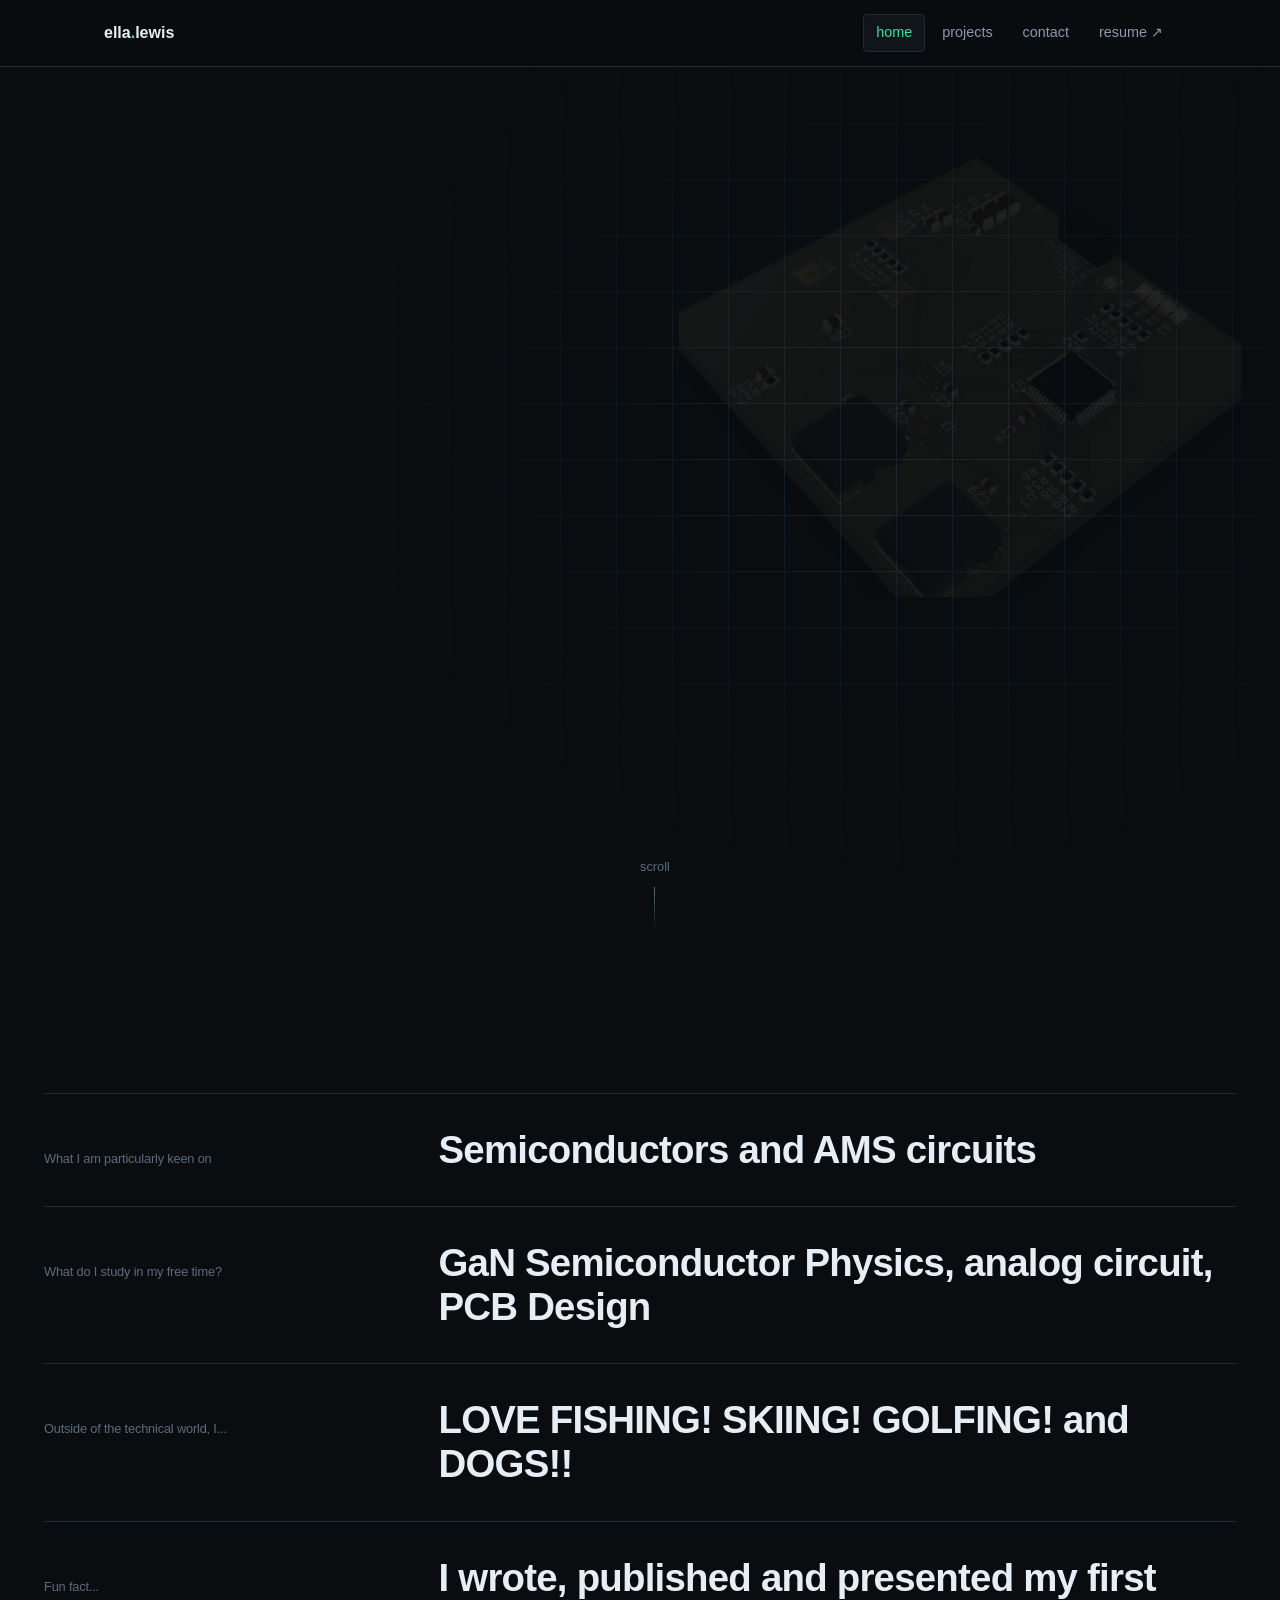
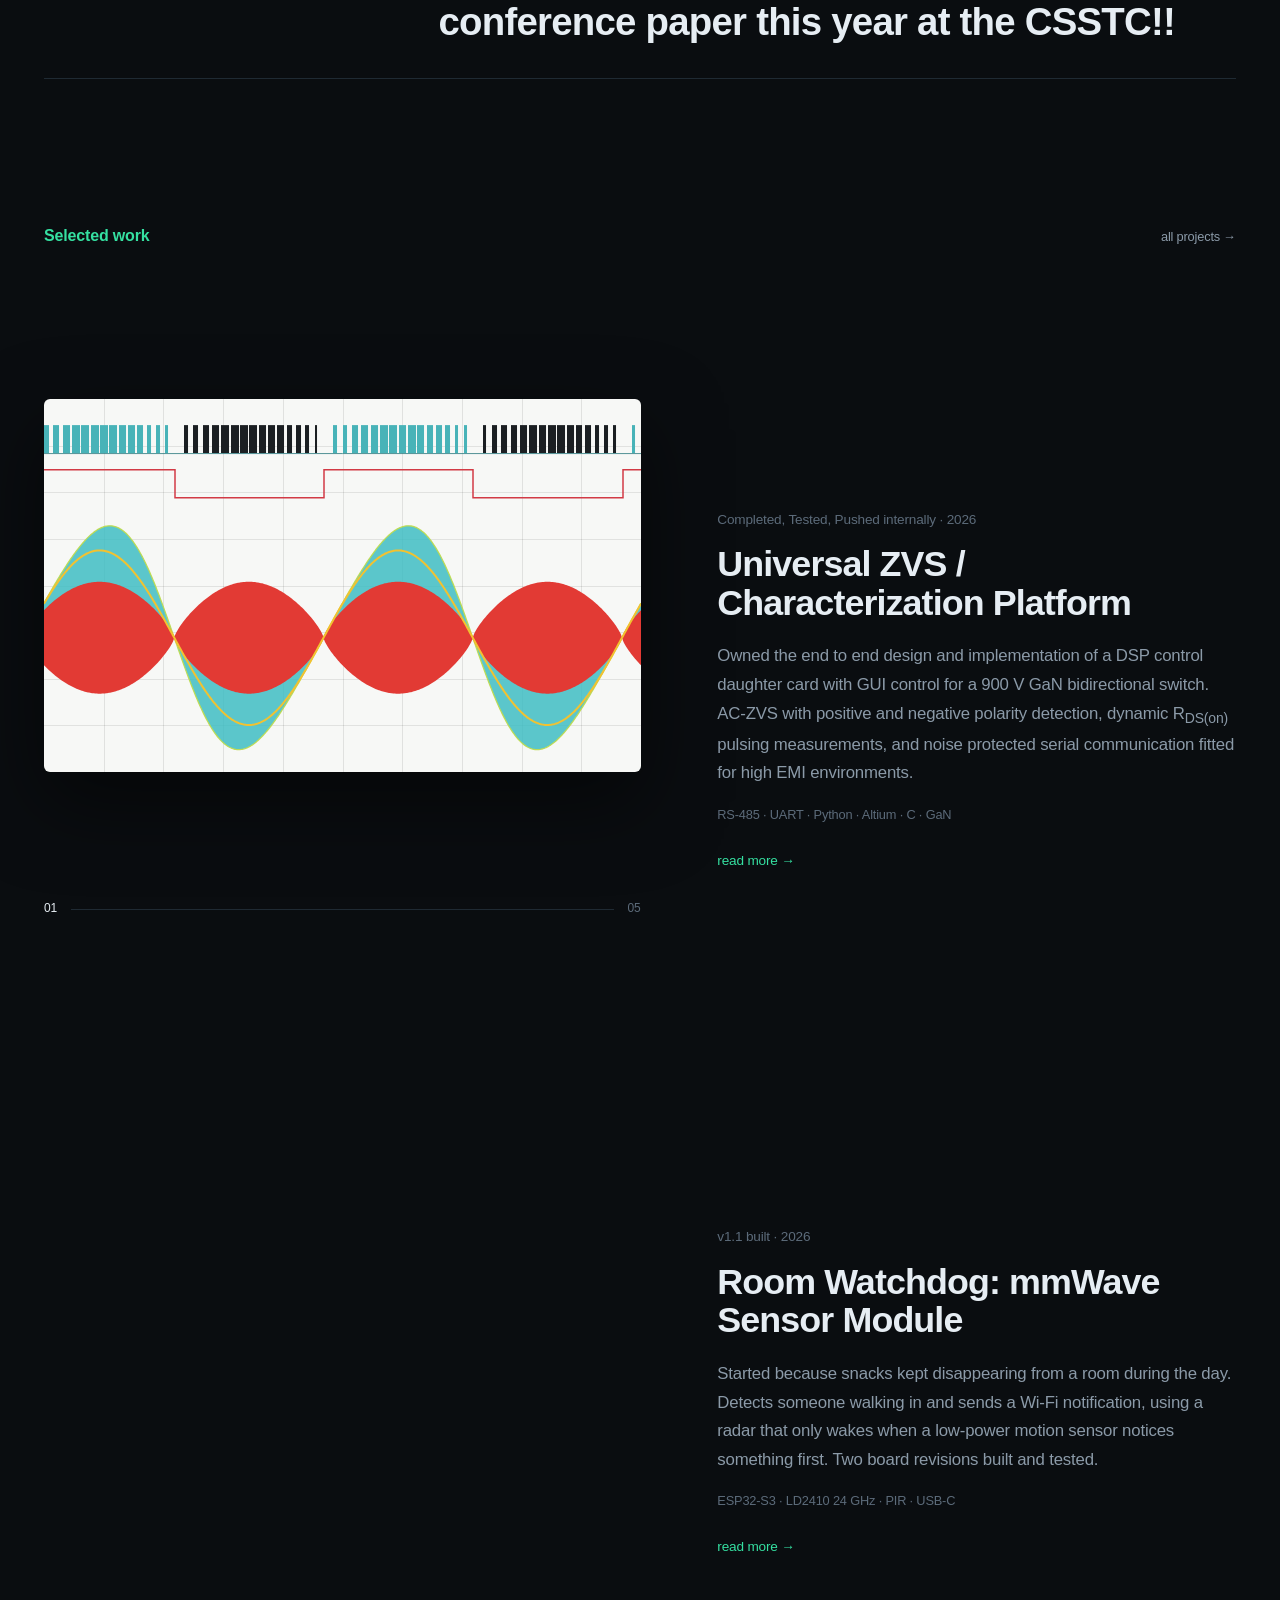
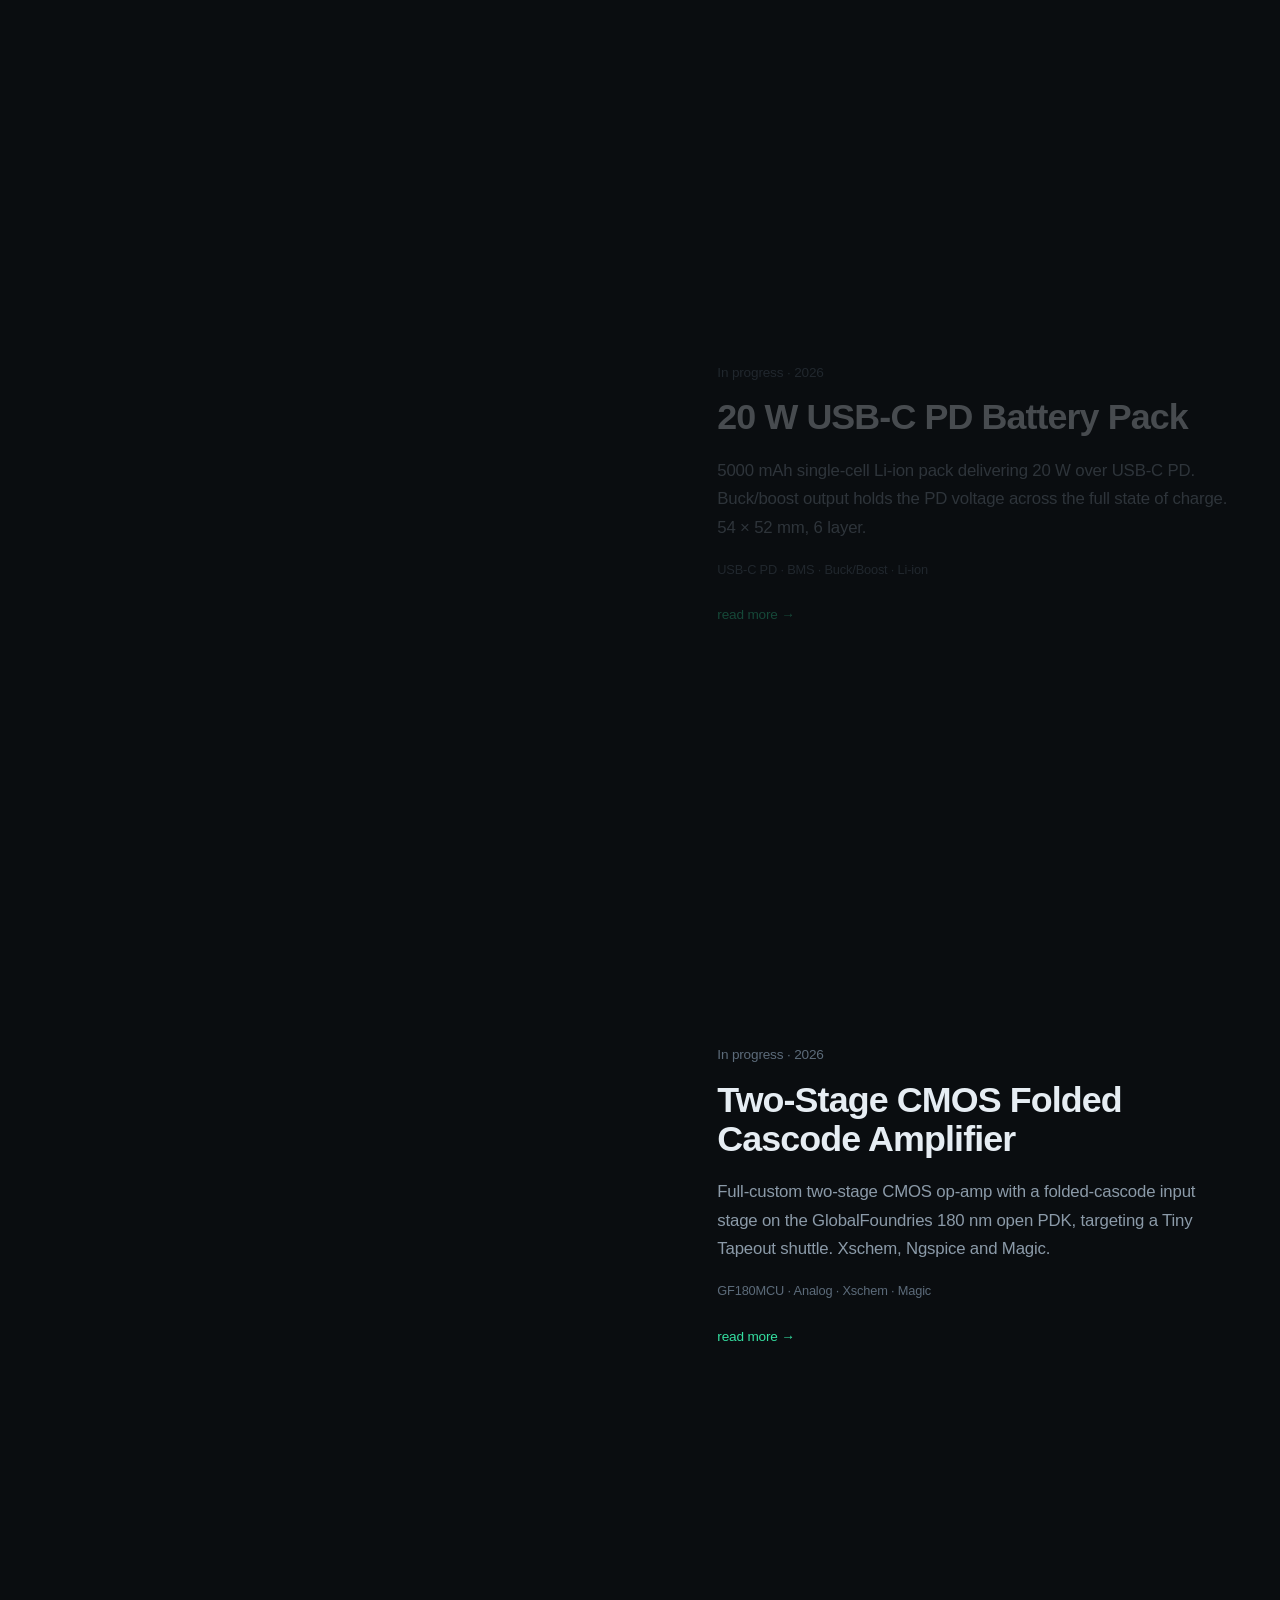
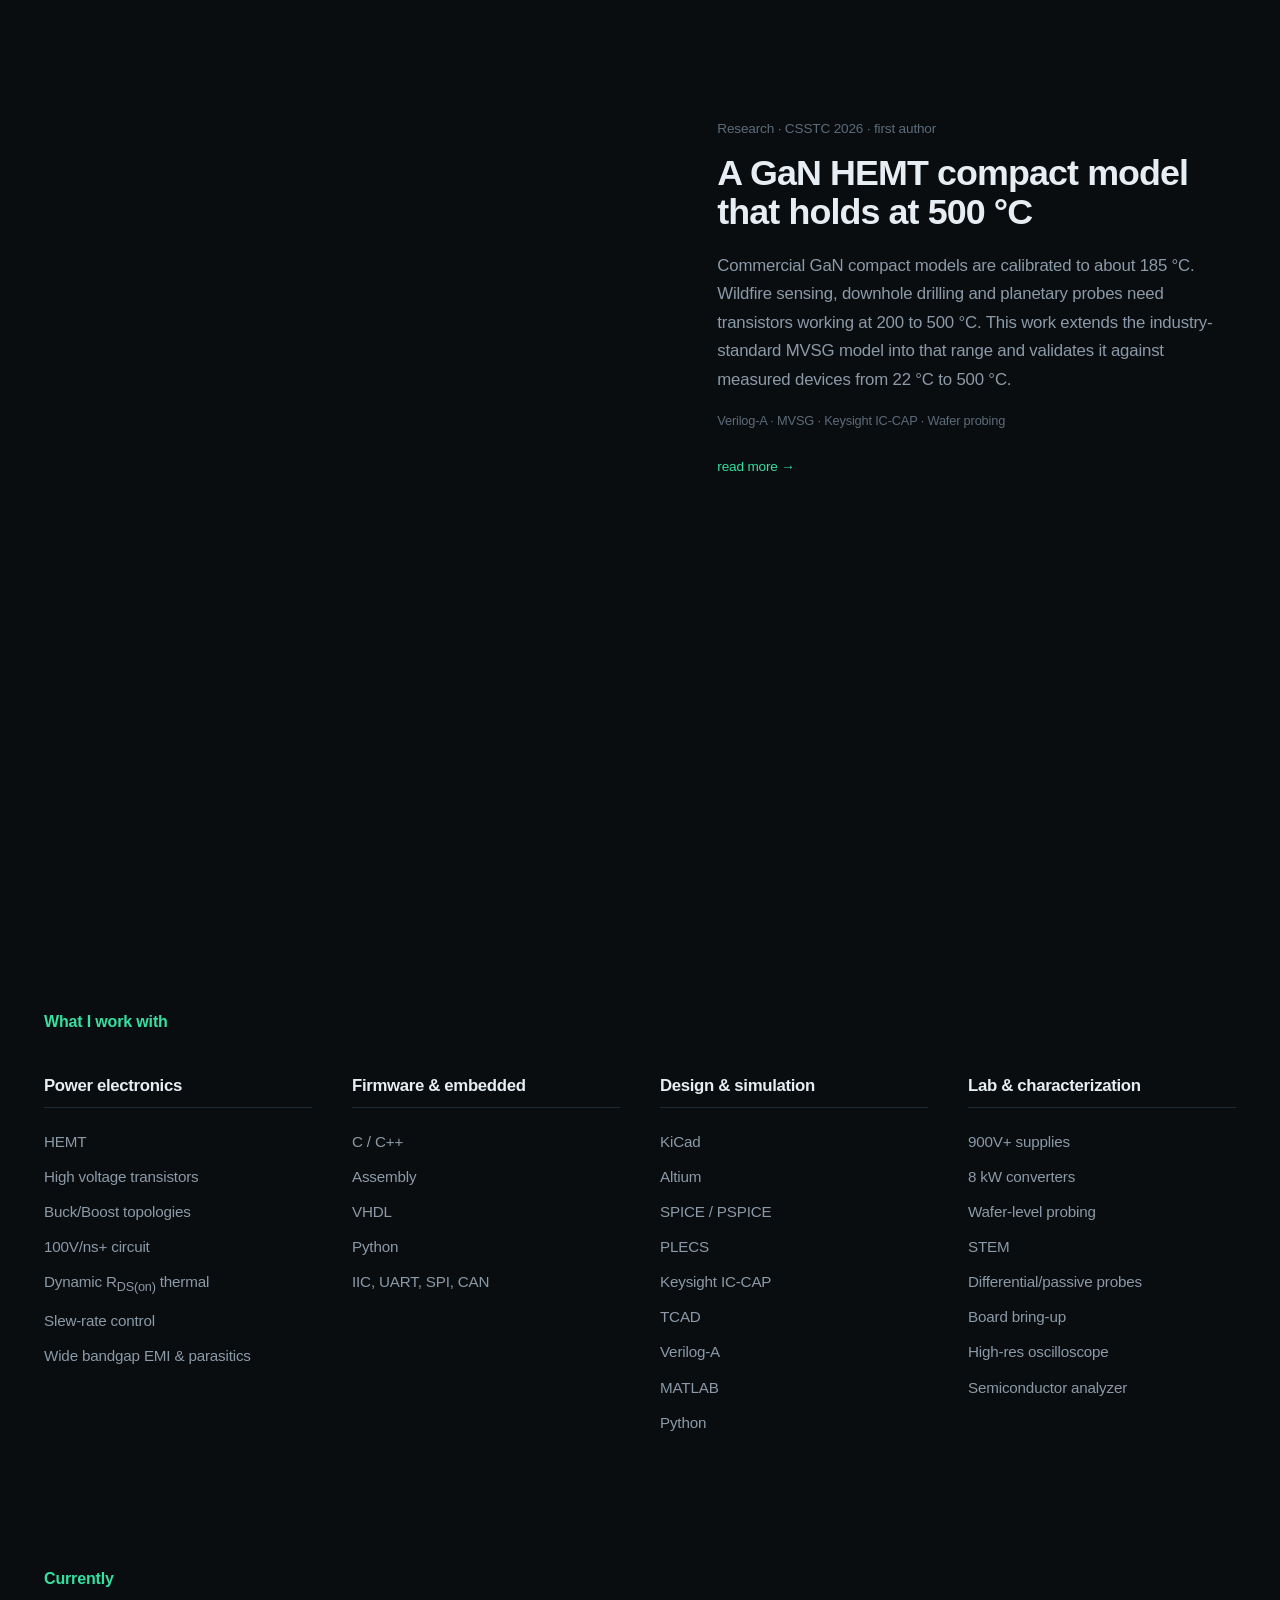
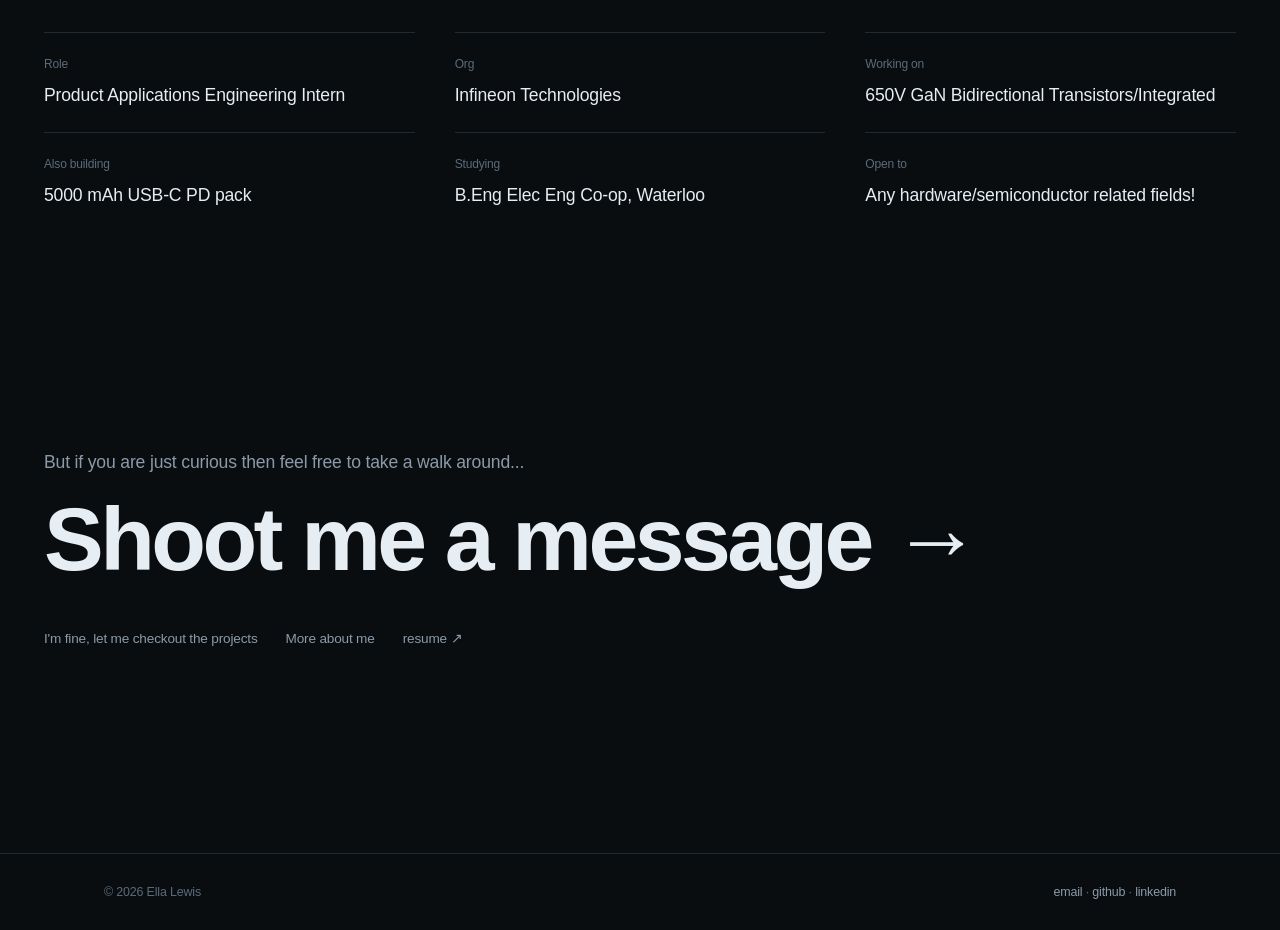
==== commit 31b1973b: "Minimal contact page, system font, consistent logo" ====
--- a/index.html
+++ b/index.html
@@ -5,9 +5,6 @@
 <meta name="viewport" content="width=device-width, initial-scale=1">
 <title>Ella Lewis</title>
 <meta name="description" content="Won't claim to be an expert in a field I am not familiar in, but just know that I am trying my best to learn. I'll get there one day ">
-<link rel="preconnect" href="https://fonts.googleapis.com">
-<link rel="preconnect" href="https://fonts.gstatic.com" crossorigin>
-<link href="https://fonts.googleapis.com/css2?family=Inter:wght@400;500;600;700&family=JetBrains+Mono:wght@400;500&display=swap" rel="stylesheet">
 <link rel="stylesheet" href="style.css">
 <link rel="stylesheet" href="home.css">
 </head>
--- a/style.css
+++ b/style.css
@@ -19,7 +19,7 @@
   --accent-warn: #ffb703;   /* trace amber   */
 
   --mono: ui-monospace, "SF Mono", "JetBrains Mono", "Fira Code", Menlo, monospace;
-  --sans: "Inter", -apple-system, BlinkMacSystemFont, "Segoe UI", Helvetica, Arial, sans-serif;
+  --sans: -apple-system, BlinkMacSystemFont, "SF Pro Display", "SF Pro Text", "Helvetica Neue", "Inter", "Segoe UI", Helvetica, Arial, sans-serif;
 
   --maxw: 1120px;
   --radius: 4px;
@@ -42,15 +42,11 @@
   font-size: 16px;
   line-height: 1.65;
   -webkit-font-smoothing: antialiased;
-  background-image:
-    linear-gradient(var(--line-soft) 1px, transparent 1px),
-    linear-gradient(90deg, var(--line-soft) 1px, transparent 1px);
-  background-size: 48px 48px;
-  background-position: -1px -1px;
 }
 
 /* subtle vignette so the grid fades at the edges */
 body::before {
+  display: none;
   content: "";
   position: fixed;
   inset: 0;
@@ -77,7 +73,7 @@
 code, .mono { font-family: var(--mono); }
 
 .kicker {
-  font-family: var(--mono);
+  font-family: var(--sans);
   font-size: 0.75rem;
   letter-spacing: 0.18em;
   text-transform: uppercase;
@@ -95,7 +91,7 @@
 }
 .section-head h2 { margin: 0; white-space: nowrap; }
 .section-head .rule { flex: 1; height: 1px; background: var(--line); }
-.section-head .idx { font-family: var(--mono); font-size: 0.8rem; color: var(--fg-dim); }
+.section-head .idx { font-family: var(--sans); font-size: 0.8rem; color: var(--fg-dim); }
 
 /* ---------- header / nav ---------- */
 
@@ -117,7 +113,7 @@
   gap: 24px;
 }
 .brand {
-  font-family: var(--mono);
+  font-family: var(--sans);
   font-weight: 600;
   font-size: 0.95rem;
   color: var(--fg);
@@ -128,7 +124,7 @@
 
 .nav-links { display: flex; gap: 4px; align-items: center; flex-wrap: wrap; }
 .nav-links a {
-  font-family: var(--mono);
+  font-family: var(--sans);
   font-size: 0.82rem;
   color: var(--fg-muted);
   padding: 6px 12px;
@@ -158,7 +154,7 @@
 
 .btn-row { display: flex; gap: 12px; flex-wrap: wrap; margin-top: 32px; }
 .btn {
-  font-family: var(--mono);
+  font-family: var(--sans);
   font-size: 0.85rem;
   padding: 11px 20px;
   border-radius: var(--radius);
@@ -187,8 +183,8 @@
   border-right: 1px solid var(--line);
 }
 .spec:last-child { border-right: none; }
-.spec .k { font-family: var(--mono); font-size: 0.68rem; letter-spacing: 0.14em; text-transform: uppercase; color: var(--fg-dim); }
-.spec .v { font-family: var(--mono); font-size: 1.05rem; color: var(--accent-alt); margin-top: 4px; }
+.spec .k { font-family: var(--sans); font-size: 0.68rem; letter-spacing: 0.14em; text-transform: uppercase; color: var(--fg-dim); }
+.spec .v { font-family: var(--sans); font-size: 1.05rem; color: var(--accent-alt); margin-top: 4px; }
 
 /* ---------- sections ---------- */
 
@@ -233,7 +229,7 @@
   display: flex;
   justify-content: space-between;
   align-items: center;
-  font-family: var(--mono);
+  font-family: var(--sans);
   font-size: 0.7rem;
   letter-spacing: 0.12em;
   text-transform: uppercase;
@@ -263,7 +259,7 @@
 
 .tags { display: flex; flex-wrap: wrap; gap: 6px; }
 .tag {
-  font-family: var(--mono);
+  font-family: var(--sans);
   font-size: 0.7rem;
   padding: 3px 8px;
   border: 1px solid var(--line);
@@ -276,7 +272,7 @@
 
 .filters { display: flex; gap: 8px; flex-wrap: wrap; margin-bottom: 28px; }
 .filter {
-  font-family: var(--mono);
+  font-family: var(--sans);
   font-size: 0.78rem;
   padding: 6px 14px;
   border: 1px solid var(--line);
@@ -291,7 +287,7 @@
 
 /* ---------- tables / spec lists ---------- */
 
-.spec-table { width: 100%; border-collapse: collapse; font-family: var(--mono); font-size: 0.86rem; }
+.spec-table { width: 100%; border-collapse: collapse; font-family: var(--sans); font-size: 0.86rem; }
 .spec-table td { padding: 10px 0; border-bottom: 1px solid var(--line-soft); vertical-align: top; }
 .spec-table td:first-child { color: var(--fg-dim); width: 40%; white-space: nowrap; padding-right: 20px; }
 .spec-table td:last-child { color: var(--fg); }
@@ -324,9 +320,9 @@
   background: var(--bg);
   border: 1px solid var(--accent);
 }
-.tl-item .when { font-family: var(--mono); font-size: 0.75rem; color: var(--fg-dim); letter-spacing: 0.08em; }
+.tl-item .when { font-family: var(--sans); font-size: 0.75rem; color: var(--fg-dim); letter-spacing: 0.08em; }
 .tl-item h3 { margin: 6px 0 2px; }
-.tl-item .where { font-size: 0.9rem; color: var(--accent-alt); font-family: var(--mono); margin-bottom: 8px; }
+.tl-item .where { font-size: 0.9rem; color: var(--accent-alt); font-family: var(--sans); margin-bottom: 8px; }
 .tl-item ul { margin: 8px 0 0; padding-left: 18px; color: var(--fg-muted); font-size: 0.93rem; }
 .tl-item li { margin-bottom: 5px; }
 
@@ -334,7 +330,7 @@
 
 .skill-group { margin-bottom: 24px; }
 .skill-group h4 {
-  font-family: var(--mono);
+  font-family: var(--sans);
   font-size: 0.72rem;
   letter-spacing: 0.14em;
   text-transform: uppercase;
@@ -353,7 +349,7 @@
   align-items: center;
   gap: 16px;
   padding: 16px 4px;
-  font-family: var(--mono);
+  font-family: var(--sans);
   font-size: 0.9rem;
   color: var(--fg);
 }
@@ -362,7 +358,7 @@
 
 form label {
   display: block;
-  font-family: var(--mono);
+  font-family: var(--sans);
   font-size: 0.72rem;
   letter-spacing: 0.12em;
   text-transform: uppercase;
@@ -386,7 +382,7 @@
 /* ---------- back link ---------- */
 
 .back {
-  font-family: var(--mono);
+  font-family: var(--sans);
   font-size: 0.8rem;
   color: var(--fg-muted);
   display: inline-block;
@@ -411,7 +407,7 @@
   justify-content: space-between;
   gap: 16px;
   flex-wrap: wrap;
-  font-family: var(--mono);
+  font-family: var(--sans);
   font-size: 0.78rem;
   color: var(--fg-dim);
 }
@@ -432,7 +428,7 @@
 
 figure { margin: 0 0 24px; }
 figcaption {
-  font-family: var(--mono);
+  font-family: var(--sans);
   font-size: 0.74rem;
   color: var(--fg-dim);
   margin-top: 8px;
@@ -486,7 +482,8 @@
 /* ---------- terminal / code output ---------- */
 
 .terminal {
-  background: #080b0e;
+  font-family: var(--mono);
+  background: #0a0a0b;
   border: 1px solid var(--line);
   border-radius: var(--radius);
   overflow: hidden;
@@ -499,7 +496,7 @@
   padding: 9px 14px;
   background: var(--bg-panel);
   border-bottom: 1px solid var(--line);
-  font-family: var(--mono);
+  font-family: var(--sans);
   font-size: 0.72rem;
   letter-spacing: 0.1em;
   text-transform: uppercase;
@@ -516,7 +513,7 @@
   margin: 0;
   padding: 16px 18px;
   overflow-x: auto;
-  font-family: var(--mono);
+  font-family: var(--sans);
   font-size: 0.78rem;
   line-height: 1.6;
   color: var(--fg-muted);
@@ -535,7 +532,7 @@
 /* ---------- misc ---------- */
 
 .note {
-  font-family: var(--mono);
+  font-family: var(--sans);
   font-size: 0.78rem;
   color: var(--fg-dim);
   border-left: 2px solid var(--accent-warn);
@@ -685,7 +682,7 @@
   z-index: 2;
 }
 .zoomctl button {
-  font-family: var(--mono);
+  font-family: var(--sans);
   font-size: 0.78rem;
   line-height: 1;
   padding: 7px 10px;
@@ -699,7 +696,7 @@
 .zoomhint {
   position: absolute;
   left: 10px; bottom: 10px;
-  font-family: var(--mono);
+  font-family: var(--sans);
   font-size: 0.66rem;
   letter-spacing: 0.03em;
   color: var(--fg-dim);
@@ -752,3 +749,15 @@
 /* animated scope thumbnail (zvs-anim.js) */
 .card-media.card-scope { background: #f7f8f6; }
 .card-media canvas.zvs-anim { display: block; width: 100%; height: 100%; }
+
+/* ---------- Apple-style type: one system sans, sentence case, tight headings ---------- */
+body { letter-spacing: -0.011em; }
+h1, h2, h3 { font-weight: 600; letter-spacing: -0.03em; }
+.kicker, .spec .k, .card .card-top, .skill-group h4, .contact-list .label, .filter, .tag, .brand, .nav-links a {
+  text-transform: none; letter-spacing: 0;
+}
+.kicker { font-size: 0.95rem; font-weight: 600; }
+.kicker::before { content: none; }
+.spec .k, .card .card-top { font-size: 0.8rem; }
+.brand { font-weight: 600; font-size: 1rem; }
+.nav-links a { font-size: 0.9rem; }
--- a/home.css
+++ b/home.css
@@ -5,17 +5,17 @@
 
 body.home {
   background-image: none;
-  font-family: "Inter", var(--sans);
+  font-family: var(--sans);
 }
 body.home::before { display: none; }
 body.home main { overflow-x: clip; }
 
 .home .h-kicker {
   display: inline-block;
-  font-family: "JetBrains Mono", var(--mono);
-  font-size: 0.75rem;
-  letter-spacing: 0.18em;
-  text-transform: uppercase;
+  font-family: var(--sans);
+  font-size: 1rem;
+  font-weight: 600;
+  letter-spacing: -0.01em;
   color: var(--accent);
 }
 
@@ -72,7 +72,7 @@
   font-size: clamp(2.3rem, 5.4vw, 4.6rem);
   line-height: 1.02;
   letter-spacing: -0.035em;
-  font-weight: 700;
+  font-weight: 600;
   margin: 18px 0 22px;
 }
 .h-hero-text .hl { color: var(--fg-muted); }
@@ -83,8 +83,8 @@
 .h-scroll {
   position: absolute; left: 50%; bottom: 4vh; transform: translateX(-50%);
   display: flex; flex-direction: column; align-items: center; gap: 10px;
-  font-family: "JetBrains Mono", var(--mono); font-size: 0.7rem; letter-spacing: .2em;
-  color: var(--fg-dim); text-decoration: none; text-transform: uppercase;
+  font-family: var(--sans); font-size: 0.8rem; letter-spacing: 0;
+  color: var(--fg-dim); text-decoration: none;
 }
 .h-scroll.in { transform: translateX(-50%); }
 .h-scroll i { width: 1px; height: 44px; background: linear-gradient(var(--fg-dim), transparent); animation: drip 2.2s ease-in-out infinite; transform-origin: top; }
@@ -104,13 +104,13 @@
   align-items: baseline;
 }
 .h-row:last-child { border-bottom: 1px solid var(--line); }
-.h-row .k { font-family: "JetBrains Mono", var(--mono); font-size: 0.8rem; color: var(--fg-dim); }
+.h-row .k { font-family: var(--sans); font-size: 0.8rem; color: var(--fg-dim); }
 .h-row .v { font-size: clamp(1.4rem, 3vw, 2.4rem); line-height: 1.15; letter-spacing: -0.02em; font-weight: 600; }
 
 /* ---------- work: pinned stage + scrolling chapters ---------- */
 .h-work { max-width: 1240px; margin: 0 auto; padding: 10vh 24px 0; }
 .h-work-head { display: flex; justify-content: space-between; align-items: baseline; margin-bottom: 4vh; }
-.h-all { font-family: "JetBrains Mono", var(--mono); font-size: 0.8rem; color: var(--fg-muted); text-decoration: none; }
+.h-all { font-family: var(--sans); font-size: 0.8rem; color: var(--fg-muted); text-decoration: none; }
 .h-all:hover { color: var(--accent); }
 
 .h-work-body { display: grid; grid-template-columns: 1.15fr 1fr; gap: 6vw; }
@@ -144,12 +144,12 @@
 .bode-mag, .bode-ph { fill: none; stroke-width: 3; stroke-linecap: round; stroke-dasharray: 1; stroke-dashoffset: var(--draw, 1); }
 .bode-mag { stroke: var(--accent); }
 .bode-ph { stroke: var(--accent-alt); stroke-dasharray: 1; opacity: .8; }
-.h-slide-bode text { font-family: "JetBrains Mono", var(--mono); font-size: 11px; fill: var(--fg-dim); }
+.h-slide-bode text { font-family: var(--sans); font-size: 11px; fill: var(--fg-dim); }
 
 .h-stage-meta {
   position: absolute; left: 0; right: 0; bottom: -34px;
   display: flex; align-items: center; gap: 14px;
-  font-family: "JetBrains Mono", var(--mono); font-size: 0.75rem; color: var(--fg-dim);
+  font-family: var(--sans); font-size: 0.75rem; color: var(--fg-dim);
 }
 .h-count { color: var(--fg); }
 .h-bar { flex: 1; height: 1px; background: var(--line); position: relative; }
@@ -163,13 +163,13 @@
 }
 .h-chapter.on { opacity: 1; }
 .h-chapter-media { display: none; }
-.h-status { font-family: "JetBrains Mono", var(--mono); font-size: 0.75rem; color: var(--fg-dim); letter-spacing: .06em; }
+.h-status { font-family: var(--sans); font-size: 0.85rem; color: var(--fg-dim); }
 .h-chapter h3 { font-size: clamp(1.7rem, 2.8vw, 2.6rem); line-height: 1.08; letter-spacing: -0.025em; margin: 14px 0 20px; }
 .h-chapter h3 a { color: var(--fg); text-decoration: none; }
 .h-chapter h3 a:hover { color: var(--accent); }
 .h-chapter p { color: var(--fg-muted); font-size: 1.05rem; line-height: 1.7; margin: 0 0 16px; }
-.h-chapter .h-tags { font-family: "JetBrains Mono", var(--mono); font-size: 0.8rem; color: var(--fg-dim); }
-.h-more { font-family: "JetBrains Mono", var(--mono); font-size: 0.85rem; color: var(--accent); text-decoration: none; margin-top: 8px; }
+.h-chapter .h-tags { font-family: var(--sans); font-size: 0.8rem; color: var(--fg-dim); }
+.h-more { font-family: var(--sans); font-size: 0.85rem; color: var(--accent); text-decoration: none; margin-top: 8px; }
 
 .h-slide-iv .iv {
   position: relative; width: 94%; border-radius: 6px; overflow: hidden;
@@ -185,7 +185,7 @@
 .iv-cursor {
   position: absolute; top: 5.2%; height: 75%; width: 2px; margin-left: -1px;
   left: calc(20.9% + 73.5% * var(--sweep, 0));
-  background: #35e0a1; box-shadow: 0 0 12px rgba(53,224,161,.8);
+  background: var(--accent); box-shadow: 0 0 12px rgba(53,224,161,.8);
   opacity: calc(1 - var(--done, 0));
   transition: opacity .4s;
 }
@@ -200,7 +200,7 @@
 /* ---------- now ---------- */
 .h-now dl { margin: 40px 0 0; display: grid; grid-template-columns: repeat(3, 1fr); gap: 0 40px; }
 .h-now dl > div { padding: 22px 0; border-top: 1px solid var(--line); }
-.h-now dt { font-family: "JetBrains Mono", var(--mono); font-size: 0.75rem; color: var(--fg-dim); margin-bottom: 6px; }
+.h-now dt { font-family: var(--sans); font-size: 0.75rem; color: var(--fg-dim); margin-bottom: 6px; }
 .h-now dd { margin: 0; font-size: 1.1rem; }
 
 /* ---------- contact ---------- */
@@ -208,7 +208,7 @@
 .h-contact p { color: var(--fg-muted); font-size: 1.1rem; margin: 0 0 18px; }
 .h-big {
   display: inline-block;
-  font-size: clamp(2.4rem, 7vw, 6rem); line-height: 1; letter-spacing: -0.04em; font-weight: 700;
+  font-size: clamp(2.4rem, 7vw, 6rem); line-height: 1; letter-spacing: -0.04em; font-weight: 600;
   color: var(--fg); text-decoration: none;
   background: linear-gradient(var(--accent), var(--accent)) left bottom / 0% 3px no-repeat;
   transition: background-size .5s cubic-bezier(.16,.84,.28,1), color .3s;
@@ -216,8 +216,21 @@
 }
 .h-big:hover { background-size: 100% 3px; color: var(--accent); }
 .h-links { display: flex; flex-wrap: wrap; gap: 28px; margin-top: 36px; }
-.h-links a { font-family: "JetBrains Mono", var(--mono); font-size: 0.85rem; color: var(--fg-muted); text-decoration: none; }
+.h-links a { font-family: var(--sans); font-size: 0.85rem; color: var(--fg-muted); text-decoration: none; }
 .h-links a:hover { color: var(--accent); }
+
+/* ---------- contact page ---------- */
+.c-main { min-height: calc(100svh - 140px); display: flex; align-items: center; }
+.c-wrap { width: 100%; max-width: 1240px; margin: 0 auto; padding: 12vh 24px; }
+.c-list { list-style: none; margin: 36px 0 0; padding: 0; border-bottom: 1px solid var(--line); }
+.c-list li { border-top: 1px solid var(--line); }
+.c-list a {
+  display: grid; grid-template-columns: 160px 1fr; align-items: baseline; gap: 24px;
+  padding: 26px 0; text-decoration: none; color: var(--fg);
+}
+.c-k { font-family: var(--sans); font-size: 0.8rem; color: var(--fg-dim); }
+.c-v { font-size: clamp(1.6rem, 4.4vw, 3.4rem); line-height: 1.05; letter-spacing: -0.03em; font-weight: 600; transition: color .3s, transform .5s cubic-bezier(.16,.84,.28,1); }
+.c-list a:hover .c-v { color: var(--accent); transform: translateX(10px); }
 
 /* ---------- small screens: no pinning, media sits in each chapter ---------- */
 @media (max-width: 900px) {
@@ -234,6 +247,8 @@
   .h-chapter-media canvas.zvs-anim { display: block; width: 100%; aspect-ratio: 16 / 10; border-radius: 6px; }
   .h-skill-cols { grid-template-columns: 1fr 1fr; gap: 32px 24px; }
   .h-now dl { grid-template-columns: 1fr; }
+  .c-list a { grid-template-columns: 1fr; gap: 6px; padding: 20px 0; }
+  .c-v { overflow-wrap: anywhere; }
 }
 
 @media (prefers-reduced-motion: reduce) {
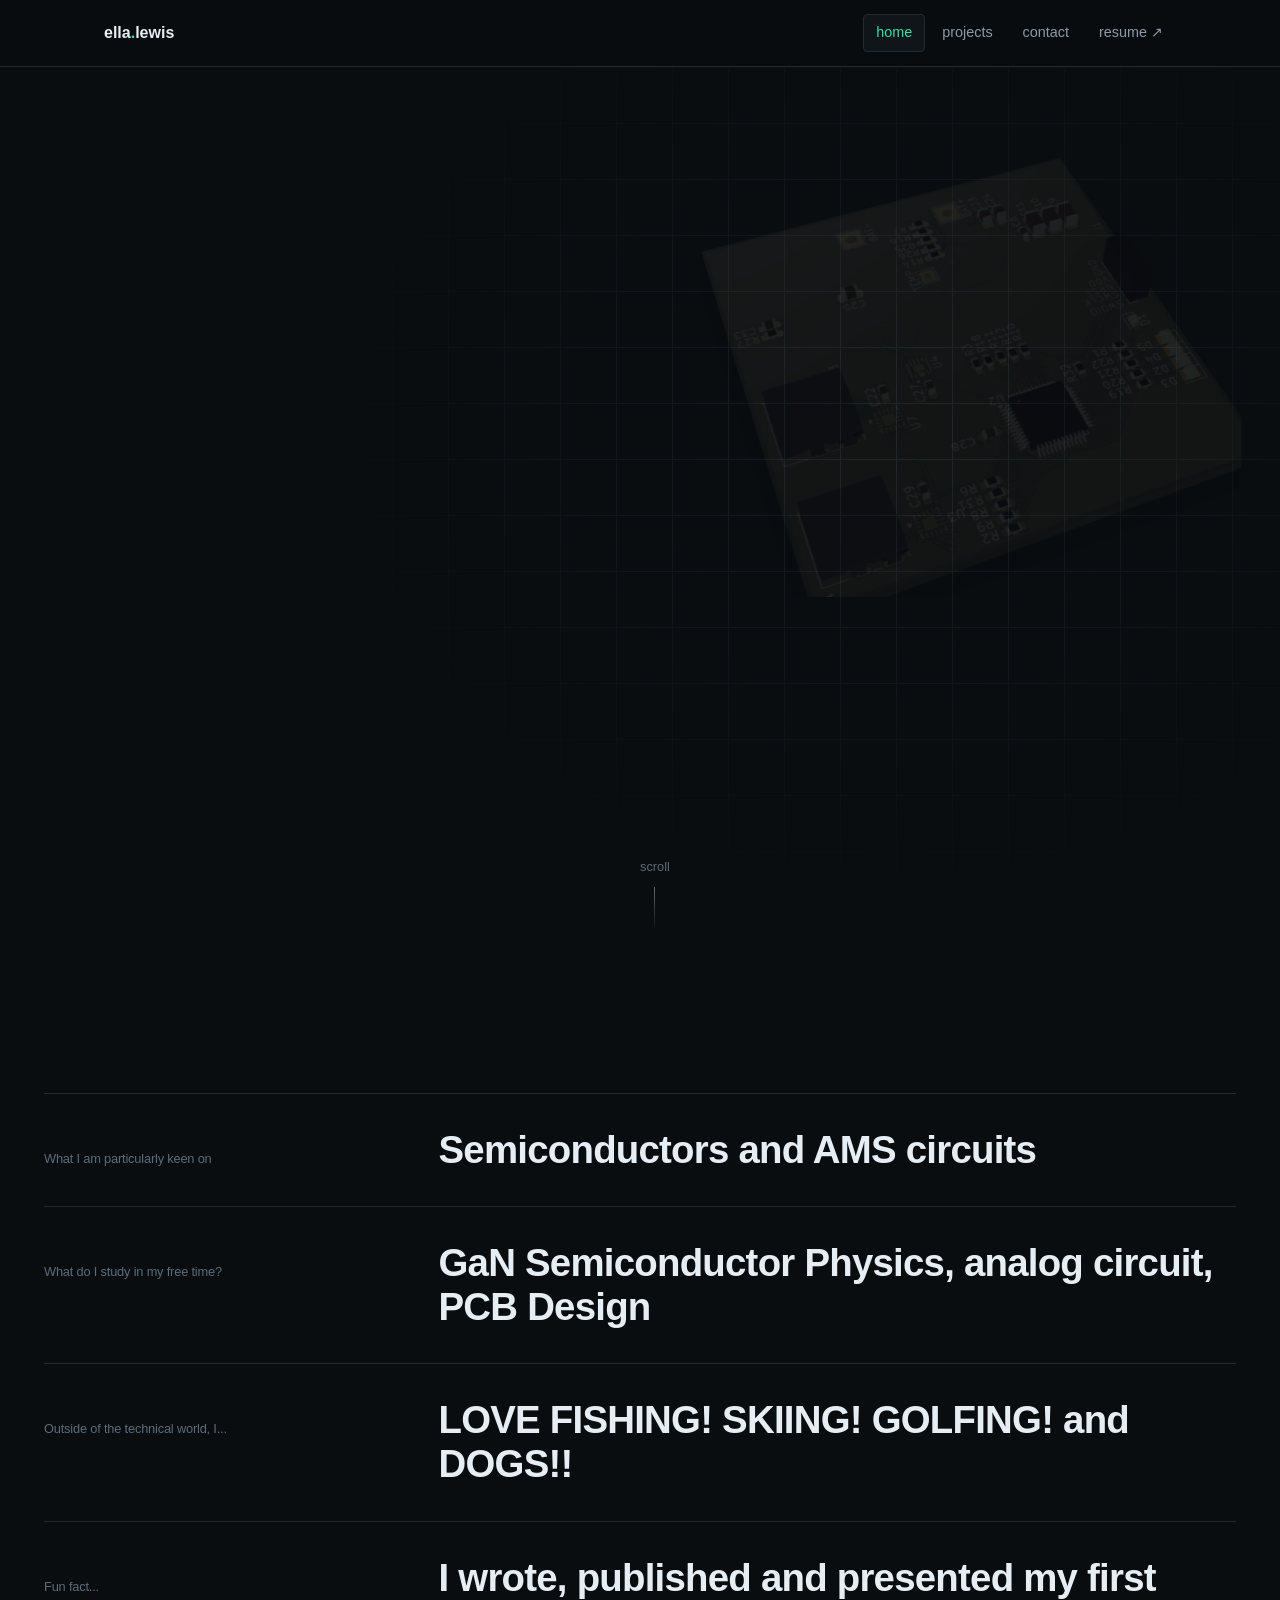
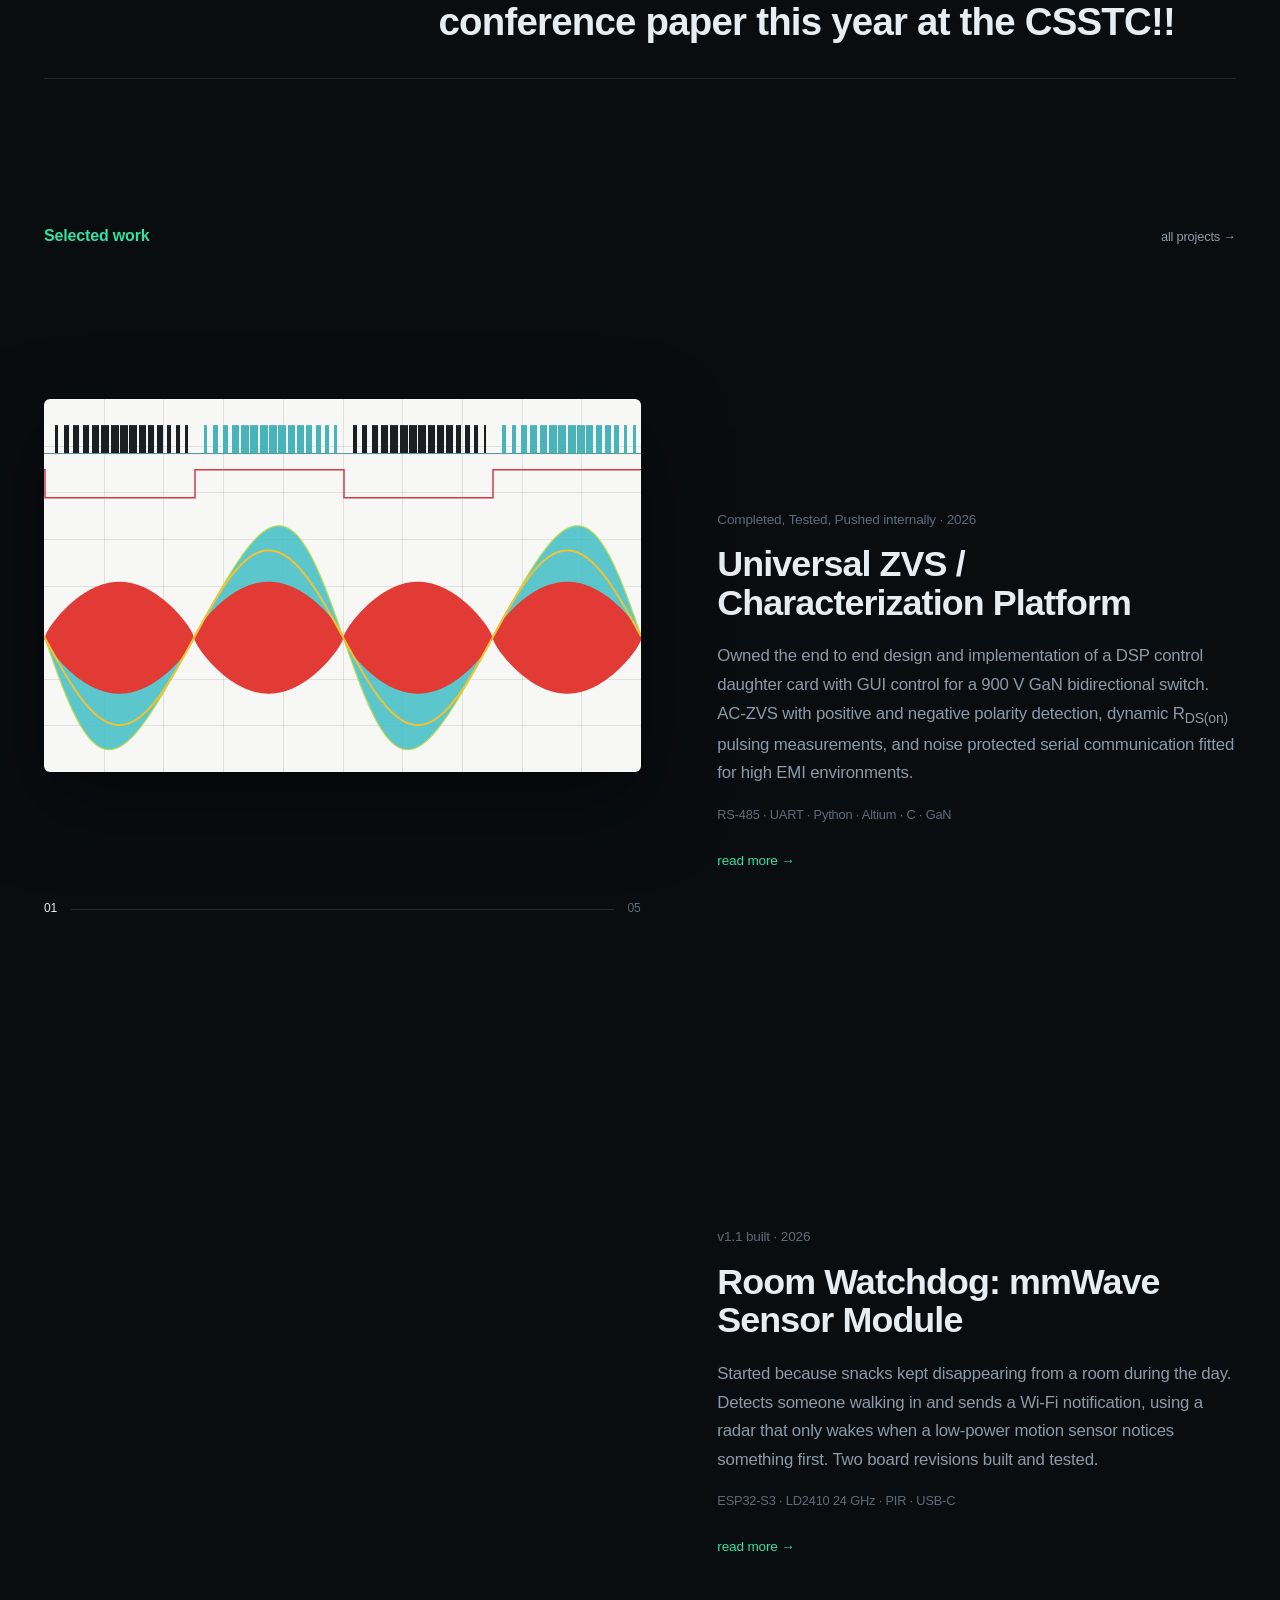
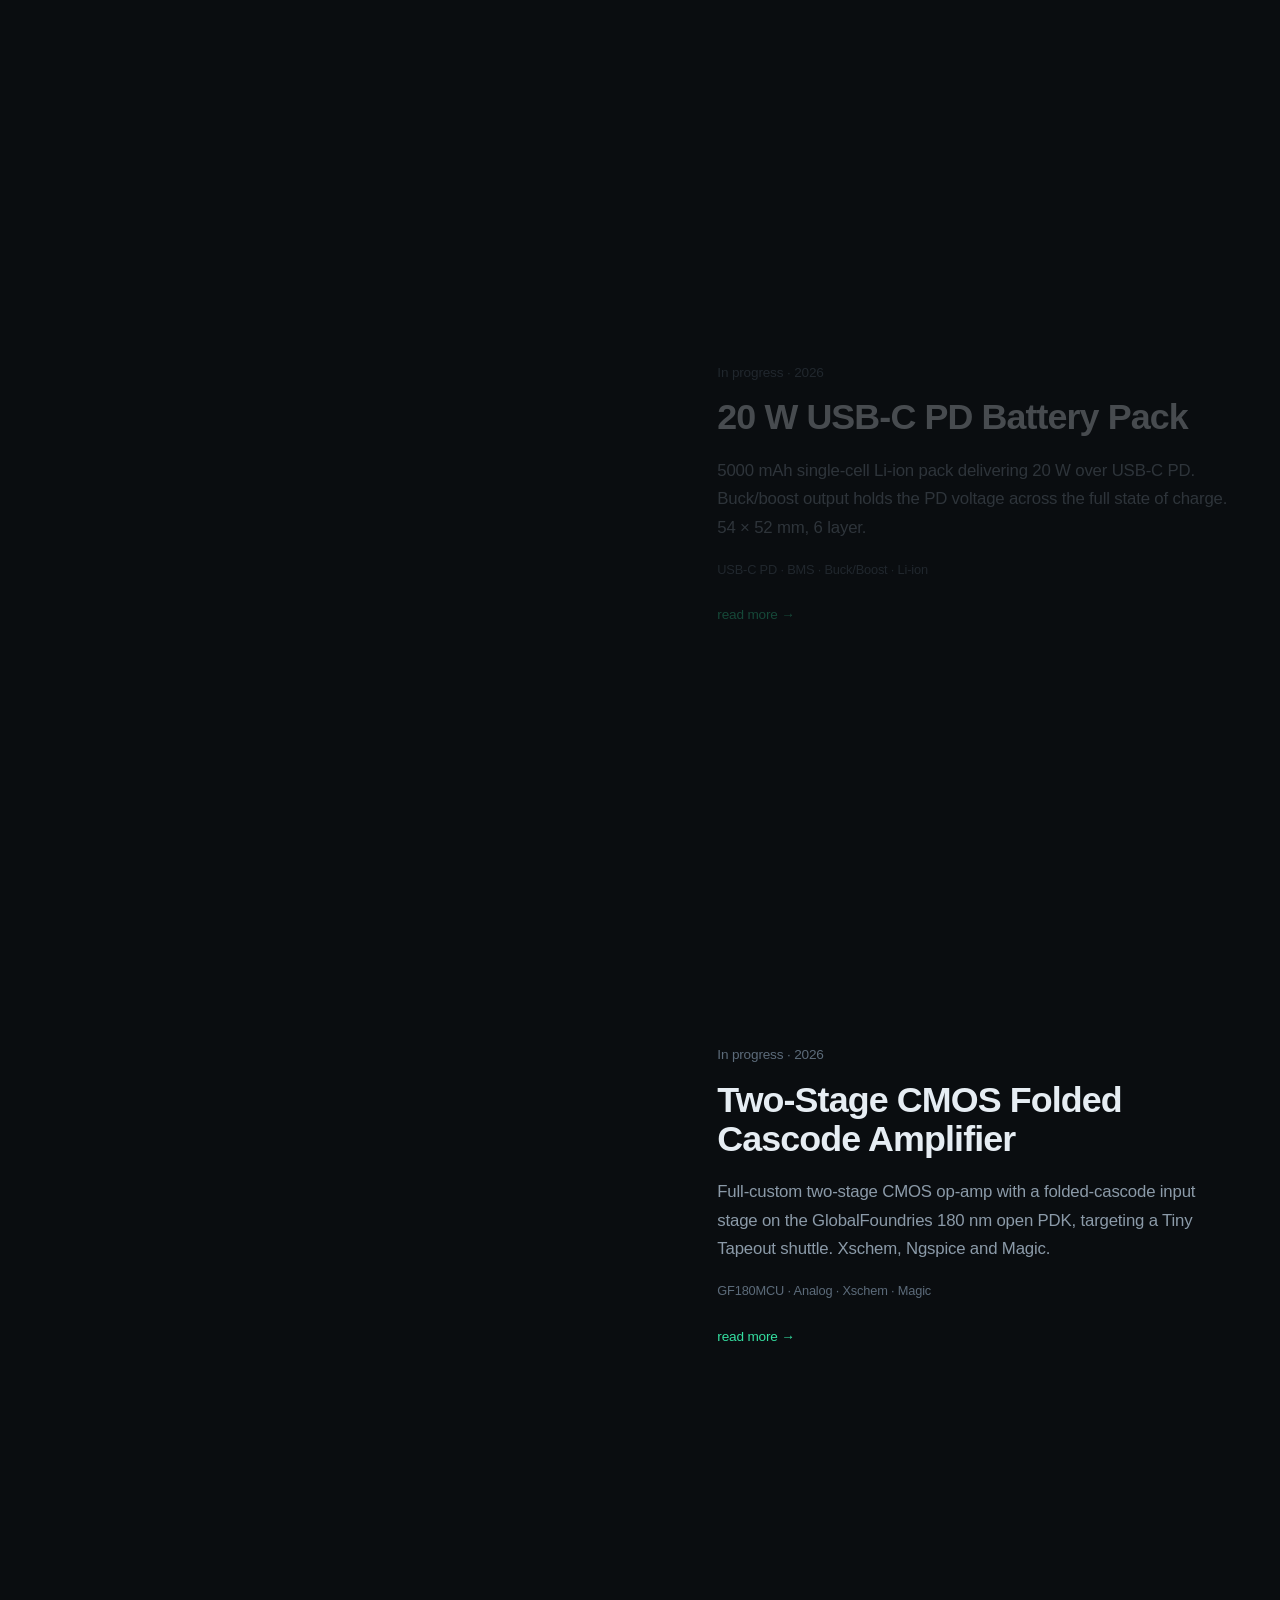
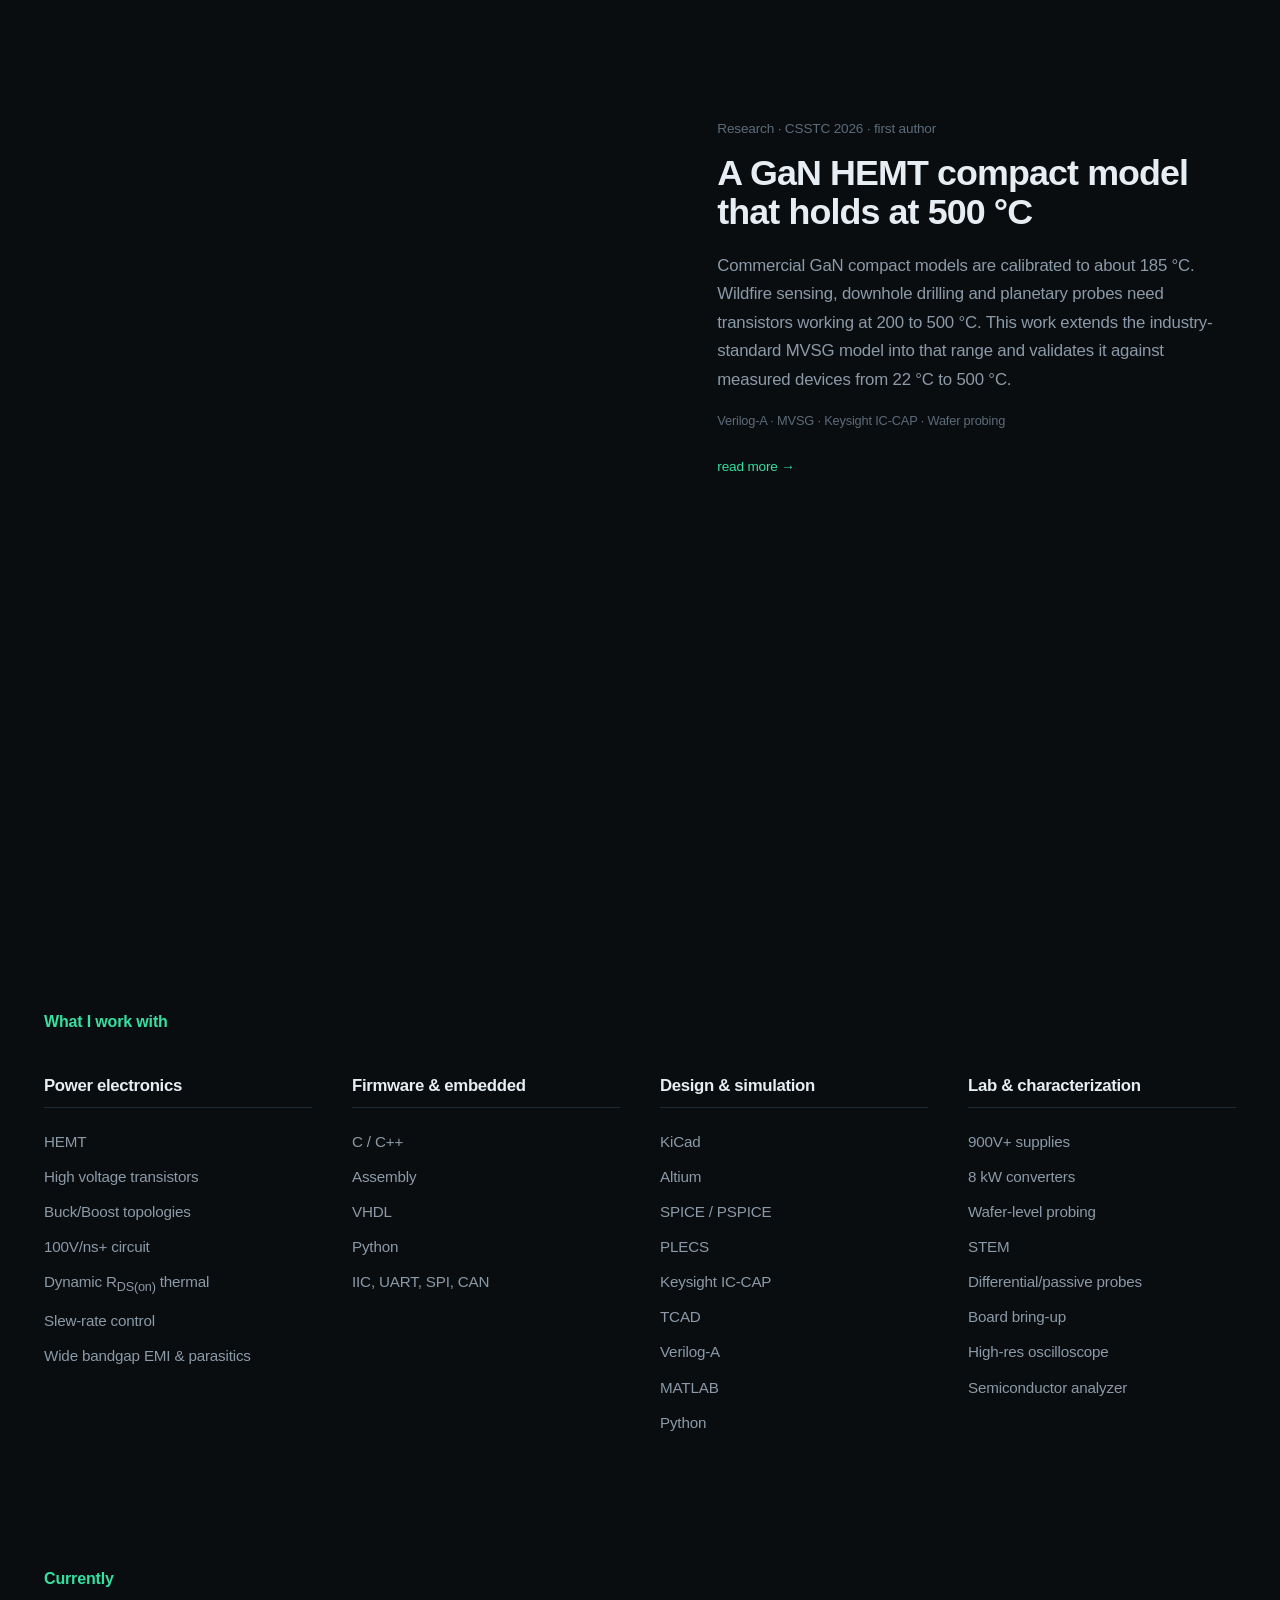
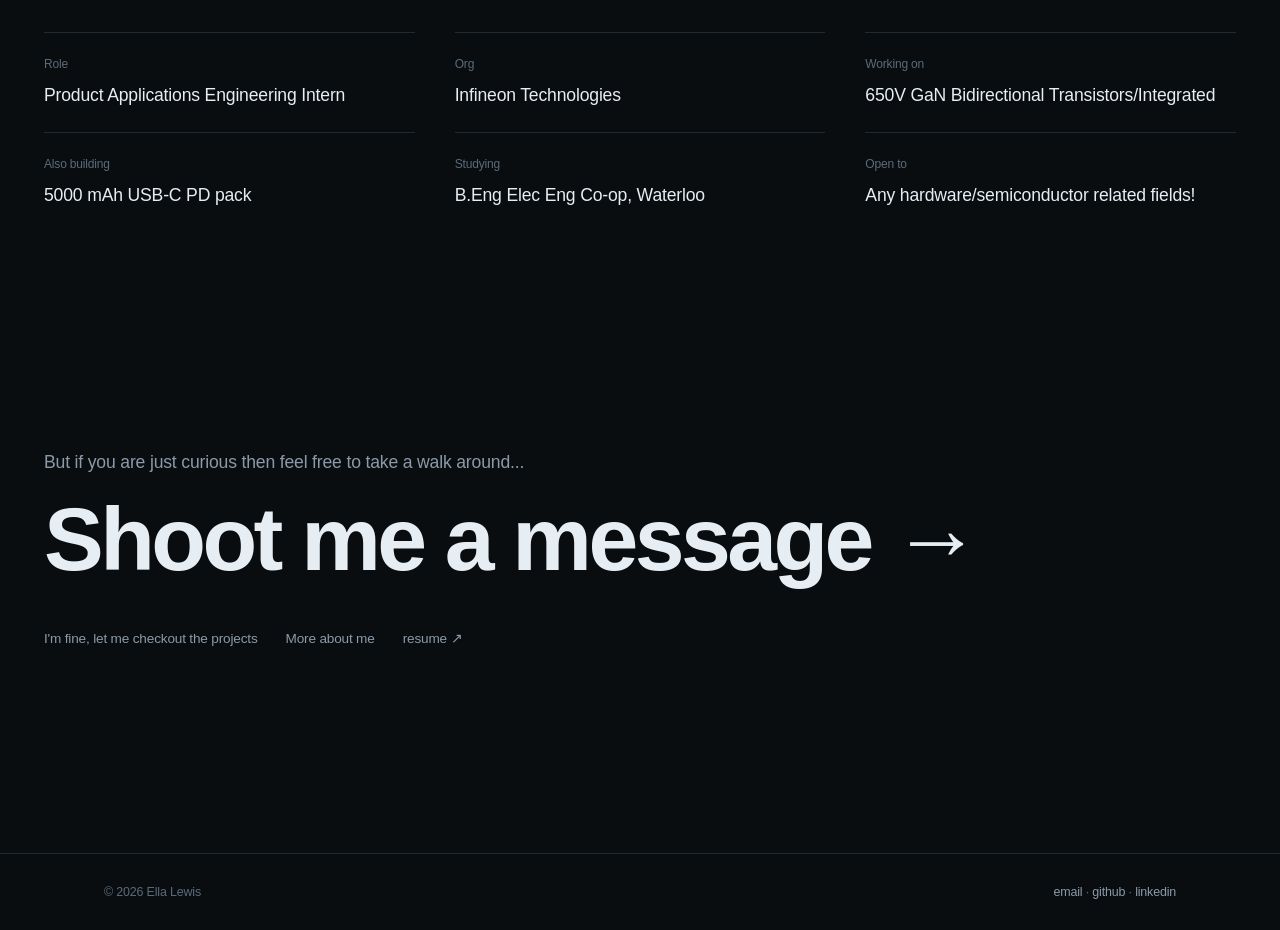
==== commit c6ce24d3: "Animated I-V on CSSTC card and homepage, conference photo gallery" ====
--- a/index.html
+++ b/index.html
@@ -71,10 +71,7 @@
             </svg>
           </div>
           <div class="h-slide h-slide-iv" data-i="4">
-            <div class="iv">
-              <img src="images/research-iv.png" alt="">
-              <span class="iv-cover"></span><span class="iv-cursor"></span>
-            </div>
+            <div class="iv"><canvas class="iv-anim"></canvas></div>
           </div>
           <div class="h-stage-meta"><span class="h-count">01</span><span class="h-bar"><i></i></span><span>05</span></div>
         </div>
@@ -116,7 +113,7 @@
           <a class="h-more" href="project-cascode-amp.html">read more →</a>
         </article>
         <article class="h-chapter" data-i="4">
-          <div class="h-chapter-media"><img src="images/research-iv.png" alt="Measured and modeled GaN HEMT output characteristics, drain current against drain voltage for a sweep of gate voltages"></div>
+          <div class="h-chapter-media"><div class="iv"><canvas class="iv-anim" aria-label="Animated GaN HEMT output characteristics, curves drawn one gate voltage at a time"></canvas></div></div>
           <span class="h-status">Research · CSSTC 2026 · first author</span>
           <h3><a href="research.html">A GaN HEMT compact model that holds at 500&nbsp;°C</a></h3>
           <p>Commercial GaN compact models are calibrated to about 185&nbsp;°C. Wildfire sensing, downhole drilling and planetary probes need transistors working at 200 to 500&nbsp;°C. This work extends the industry-standard MVSG model into that range and validates it against measured devices from 22&nbsp;°C to 500&nbsp;°C.</p>
@@ -188,6 +185,7 @@
 </footer>
 
 <script src="zvs-anim.js" defer></script>
+<script src="iv-anim.js" defer></script>
 <script src="home.js" defer></script>
 </body>
 </html>
--- a/style.css
+++ b/style.css
@@ -761,3 +761,34 @@
 .spec .k, .card .card-top { font-size: 0.8rem; }
 .brand { font-weight: 600; font-size: 1rem; }
 .nav-links a { font-size: 0.9rem; }
+
+/* animated I-V card thumbnail (iv-anim.js) */
+.card-media.card-iv { background: #fff; }
+.card-media canvas.iv-anim { display: block; width: 100%; height: 100%; }
+
+/* in-page photo gallery + lightbox (gallery.js) */
+.gallery { display: grid; grid-template-columns: repeat(auto-fill, minmax(220px, 1fr)); gap: 14px; margin: 0 0 24px; }
+.gallery figure { margin: 0; }
+.gallery img {
+  display: block; width: 100%; aspect-ratio: 4 / 3; object-fit: cover;
+  border-radius: 6px; cursor: zoom-in; transition: transform .4s cubic-bezier(.16,.84,.28,1), opacity .3s;
+}
+.gallery img:hover { transform: scale(1.02); }
+.gallery figcaption { font-size: 0.85rem; color: var(--fg-dim); margin-top: 8px; }
+.lightbox {
+  position: fixed; inset: 0; z-index: 200; display: flex; align-items: center; justify-content: center;
+  background: rgba(5, 7, 9, 0.92); backdrop-filter: blur(6px);
+  opacity: 0; pointer-events: none; transition: opacity .3s;
+}
+.lightbox.open { opacity: 1; pointer-events: auto; }
+.lightbox figure { margin: 0; max-width: 88vw; text-align: center; }
+.lightbox img { max-width: 88vw; max-height: 80vh; border-radius: 6px; }
+.lightbox figcaption { color: var(--fg-muted); font-size: 0.9rem; margin-top: 12px; }
+.lightbox button {
+  position: absolute; background: none; border: 0; color: var(--fg); cursor: pointer;
+  font-size: 2.4rem; line-height: 1; padding: 12px 18px; opacity: .7;
+}
+.lightbox button:hover { opacity: 1; color: var(--accent); }
+.lb-close { top: 16px; right: 16px; }
+.lb-prev { left: 12px; top: 50%; transform: translateY(-50%); }
+.lb-next { right: 12px; top: 50%; transform: translateY(-50%); }
--- a/home.css
+++ b/home.css
@@ -175,7 +175,7 @@
   position: relative; width: 94%; border-radius: 6px; overflow: hidden;
   background: #fff; box-shadow: 0 30px 80px rgba(0,0,0,.5);
 }
-.h-slide-iv img { display: block; width: 100%; height: auto; }
+.iv canvas.iv-anim { display: block; width: 100%; aspect-ratio: 800 / 640; height: auto; }
 /* plot area of the figure (axes stay visible): x 20.9 to 94.4 %, y 5.2 to 80.2 % */
 .iv-cover {
   position: absolute; top: 5.2%; height: 75%;
@@ -244,6 +244,7 @@
   .h-chapter { min-height: 0; opacity: 1; padding: 6vh 0; }
   .h-chapter-media { display: block; margin-bottom: 22px; }
   .h-chapter-media img { width: 100%; height: auto; }
+  .h-chapter-media .iv { background: #fff; border-radius: 6px; overflow: hidden; }
   .h-chapter-media canvas.zvs-anim { display: block; width: 100%; aspect-ratio: 16 / 10; border-radius: 6px; }
   .h-skill-cols { grid-template-columns: 1fr 1fr; gap: 32px 24px; }
   .h-now dl { grid-template-columns: 1fr; }
